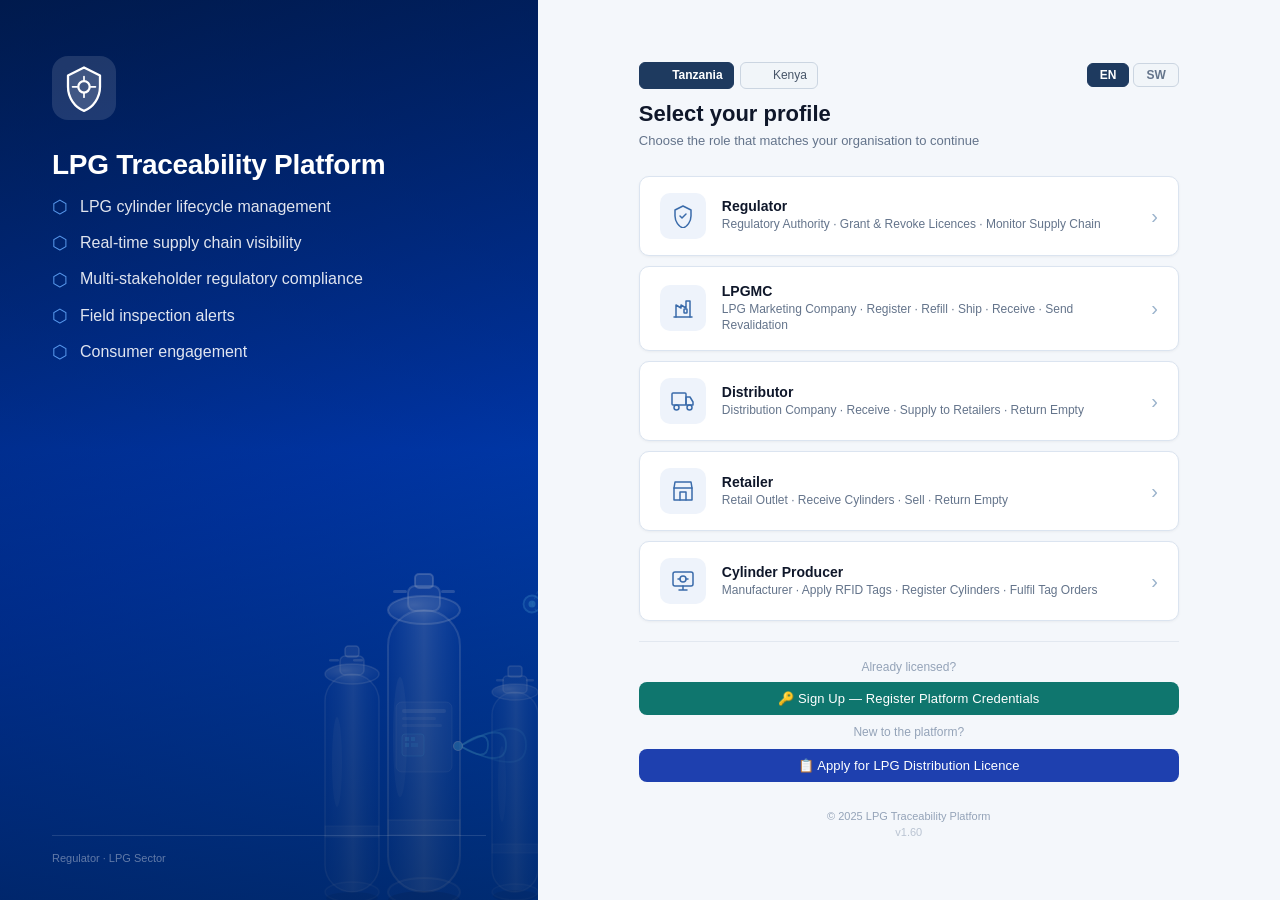
==== index.html @ e7476c53 "chore: stamp version v1.60 [skip ci]" ====
<!DOCTYPE html>
<html lang="en">
<head>
  <meta charset="UTF-8" />
  <meta name="viewport" content="width=device-width, initial-scale=1.0, viewport-fit=cover" />
  <meta name="theme-color" content="#1e293b" />
  <meta name="description" content="LPG Cylinder Tracking System — RFID-based cylinder lifecycle management" />
  <title>LPG Traceability Platform</title>
  <link rel="manifest" href="manifest.json" />
  <link rel="apple-touch-icon" href="icons/icon-192.png" />
  <link rel="stylesheet" href="https://cdn.jsdelivr.net/npm/leaflet@1.9.4/dist/leaflet.min.css"
        onerror="this.onerror=null;this.href='leaflet.css'" />
  <link rel="stylesheet" href="style.css" />
</head>
<body>

  <!-- Hidden HID scanner capture input (always in DOM) -->
  <input id="scanner-input" autocomplete="off" autocorrect="off" autocapitalize="off"
         spellcheck="false" inputmode="none" aria-hidden="true" tabindex="-1" />

  <!-- ═══════════════════════════════════════════════════════════════════════ -->
  <!-- LOGIN OVERLAY                                                           -->
  <!-- ═══════════════════════════════════════════════════════════════════════ -->
  <div id="login-overlay" class="login-overlay" aria-modal="true" role="dialog" aria-label="Login">

    <!-- Left brand panel -->
    <div class="login-brand">
      <div class="login-brand-content">
        <div class="login-brand-icon">
          <svg viewBox="0 0 56 56" fill="none" xmlns="http://www.w3.org/2000/svg">
            <rect width="56" height="56" rx="14" fill="rgba(255,255,255,0.12)"/>
            <path d="M28 10L14 17v10c0 9.4 5.9 18.2 14 21 8.1-2.8 14-11.6 14-21V17L28 10z" stroke="white" stroke-width="2" stroke-linejoin="round" fill="rgba(255,255,255,0.15)"/>
            <circle cx="28" cy="27" r="5" stroke="white" stroke-width="2"/>
            <path d="M28 22v-4M28 36v-4M22 27h-4M38 27h-4" stroke="white" stroke-width="1.5" stroke-linecap="round"/>
          </svg>
        </div>
        <h1 class="login-brand-title" data-i18n="login.brandTitle">LPG Traceability Platform</h1>
        <ul class="login-brand-features">
          <li><span class="login-brand-feature-icon">⬡</span> <span data-i18n="login.feat1">LPG cylinder lifecycle management</span></li>
          <li><span class="login-brand-feature-icon">⬡</span> <span data-i18n="login.feat2">Real-time supply chain visibility</span></li>
          <li><span class="login-brand-feature-icon">⬡</span> <span data-i18n="login.feat3">Multi-stakeholder regulatory compliance</span></li>
          <li><span class="login-brand-feature-icon">⬡</span> <span data-i18n="login.feat4">Field inspection alerts</span></li>
          <li><span class="login-brand-feature-icon">⬡</span> <span data-i18n="login.feat5">Consumer engagement</span></li>
        </ul>
      </div>
      <div class="login-brand-footer">
        <span data-i18n="login.brandFooter">Regulator · LPG Sector</span>
      </div>
      <!-- Decorative LPG cylinder illustration -->
      <svg class="login-brand-cylinders" viewBox="0 0 300 380" fill="none" xmlns="http://www.w3.org/2000/svg" aria-hidden="true">
        <defs>
          <!-- 3D body gradient: dark edges, bright centre -->
          <linearGradient id="lg-body" x1="0%" y1="0%" x2="100%" y2="0%">
            <stop offset="0%"   stop-color="rgba(180,210,255,0.04)"/>
            <stop offset="22%"  stop-color="rgba(200,225,255,0.16)"/>
            <stop offset="50%"  stop-color="rgba(255,255,255,0.30)"/>
            <stop offset="78%"  stop-color="rgba(200,225,255,0.16)"/>
            <stop offset="100%" stop-color="rgba(180,210,255,0.04)"/>
          </linearGradient>
          <linearGradient id="sm-body" x1="0%" y1="0%" x2="100%" y2="0%">
            <stop offset="0%"   stop-color="rgba(180,210,255,0.03)"/>
            <stop offset="28%"  stop-color="rgba(200,225,255,0.13)"/>
            <stop offset="52%"  stop-color="rgba(255,255,255,0.23)"/>
            <stop offset="78%"  stop-color="rgba(200,225,255,0.11)"/>
            <stop offset="100%" stop-color="rgba(180,210,255,0.03)"/>
          </linearGradient>
          <radialGradient id="cap-rg" cx="36%" cy="32%" r="68%">
            <stop offset="0%"   stop-color="rgba(255,255,255,0.42)"/>
            <stop offset="100%" stop-color="rgba(180,210,255,0.10)"/>
          </radialGradient>
        </defs>

        <!-- ── Left cylinder (medium) ───────────────────────────── -->
        <rect x="51" y="122" width="54" height="218" rx="27" fill="url(#sm-body)" stroke="rgba(255,255,255,0.20)" stroke-width="1.5"/>
        <ellipse cx="78" cy="122" rx="27" ry="10" fill="url(#cap-rg)" stroke="rgba(255,255,255,0.24)" stroke-width="1.5"/>
        <ellipse cx="78" cy="340" rx="27" ry="10" fill="rgba(180,210,255,0.06)" stroke="rgba(255,255,255,0.14)" stroke-width="1.5"/>
        <!-- safety band -->
        <rect x="51" y="274" width="54" height="11" rx="0" fill="rgba(255,255,255,0.09)" stroke="rgba(255,255,255,0.13)" stroke-width="1"/>
        <!-- valve neck -->
        <rect x="66" y="104" width="24" height="19" rx="5" fill="rgba(255,255,255,0.13)" stroke="rgba(255,255,255,0.26)" stroke-width="1.5"/>
        <!-- valve knob -->
        <rect x="71" y="94" width="14" height="11" rx="3.5" fill="rgba(255,255,255,0.18)" stroke="rgba(255,255,255,0.30)" stroke-width="1.5"/>
        <!-- handle bars -->
        <rect x="55" y="107" width="10" height="2.5" rx="1.25" fill="rgba(255,255,255,0.28)"/>
        <rect x="79" y="107" width="10" height="2.5" rx="1.25" fill="rgba(255,255,255,0.28)"/>
        <!-- specular highlight -->
        <ellipse cx="63" cy="210" rx="5" ry="45" fill="rgba(255,255,255,0.09)"/>
        <!-- floor shadow -->
        <ellipse cx="78" cy="346" rx="26" ry="6" fill="rgba(0,0,0,0.14)"/>

        <!-- ── Centre cylinder (large) ──────────────────────────── -->
        <rect x="114" y="58" width="72" height="282" rx="36" fill="url(#lg-body)" stroke="rgba(255,255,255,0.28)" stroke-width="2"/>
        <ellipse cx="150" cy="58" rx="36" ry="14" fill="url(#cap-rg)" stroke="rgba(255,255,255,0.32)" stroke-width="2"/>
        <ellipse cx="150" cy="340" rx="36" ry="14" fill="rgba(180,210,255,0.07)" stroke="rgba(255,255,255,0.18)" stroke-width="2"/>
        <!-- safety band -->
        <rect x="114" y="268" width="72" height="15" rx="0" fill="rgba(255,255,255,0.11)" stroke="rgba(255,255,255,0.16)" stroke-width="1.5"/>
        <!-- label panel -->
        <rect x="122" y="150" width="56" height="70" rx="6" fill="rgba(255,255,255,0.07)" stroke="rgba(255,255,255,0.14)" stroke-width="1"/>
        <rect x="128" y="157" width="44" height="4" rx="2" fill="rgba(255,255,255,0.20)"/>
        <rect x="128" y="165" width="34" height="3" rx="1.5" fill="rgba(255,255,255,0.13)"/>
        <rect x="128" y="172" width="40" height="3" rx="1.5" fill="rgba(255,255,255,0.13)"/>
        <!-- QR/RFID tag -->
        <rect x="128" y="182" width="22" height="22" rx="3" fill="rgba(255,255,255,0.08)" stroke="rgba(100,200,255,0.40)" stroke-width="1"/>
        <rect x="131" y="185" width="4" height="4" fill="rgba(100,200,255,0.50)"/>
        <rect x="137" y="185" width="4" height="4" fill="rgba(100,200,255,0.50)"/>
        <rect x="131" y="191" width="4" height="4" fill="rgba(100,200,255,0.50)"/>
        <rect x="137" y="191" width="7" height="4" fill="rgba(100,200,255,0.35)"/>
        <!-- valve neck -->
        <rect x="134" y="34" width="32" height="25" rx="7" fill="rgba(255,255,255,0.15)" stroke="rgba(255,255,255,0.30)" stroke-width="2"/>
        <!-- valve knob -->
        <rect x="141" y="22" width="18" height="14" rx="4" fill="rgba(255,255,255,0.20)" stroke="rgba(255,255,255,0.36)" stroke-width="2"/>
        <!-- handle bars -->
        <rect x="119" y="38" width="14" height="3" rx="1.5" fill="rgba(255,255,255,0.32)"/>
        <rect x="167" y="38" width="14" height="3" rx="1.5" fill="rgba(255,255,255,0.32)"/>
        <!-- specular highlight -->
        <ellipse cx="126" cy="185" rx="7" ry="60" fill="rgba(255,255,255,0.10)"/>
        <!-- RFID scan waves emanating right -->
        <path d="M188,193 Q214,175 214,193 Q214,211 188,195" stroke="rgba(96,210,255,0.55)" stroke-width="1.8" fill="none" stroke-linecap="round"/>
        <path d="M188,193 Q232,168 232,193 Q232,218 188,195" stroke="rgba(96,210,255,0.38)" stroke-width="1.8" fill="none" stroke-linecap="round"/>
        <path d="M188,193 Q252,160 252,193 Q252,226 188,195" stroke="rgba(96,210,255,0.22)" stroke-width="1.8" fill="none" stroke-linecap="round"/>
        <!-- RFID tag dot -->
        <circle cx="184" cy="194" r="4.5" fill="rgba(96,210,255,0.75)" stroke="rgba(255,255,255,0.55)" stroke-width="1.2"/>
        <!-- floor shadow -->
        <ellipse cx="150" cy="348" rx="36" ry="9" fill="rgba(0,0,0,0.18)"/>

        <!-- ── Right cylinder (small) ────────────────────────────── -->
        <rect x="218" y="140" width="46" height="200" rx="23" fill="url(#sm-body)" stroke="rgba(255,255,255,0.17)" stroke-width="1.5"/>
        <ellipse cx="241" cy="140" rx="23" ry="8" fill="url(#cap-rg)" stroke="rgba(255,255,255,0.20)" stroke-width="1.5"/>
        <ellipse cx="241" cy="340" rx="23" ry="8" fill="rgba(180,210,255,0.05)" stroke="rgba(255,255,255,0.12)" stroke-width="1.5"/>
        <!-- safety band -->
        <rect x="218" y="292" width="46" height="9" rx="0" fill="rgba(255,255,255,0.07)" stroke="rgba(255,255,255,0.10)" stroke-width="1"/>
        <!-- valve neck -->
        <rect x="229" y="124" width="24" height="17" rx="4" fill="rgba(255,255,255,0.11)" stroke="rgba(255,255,255,0.22)" stroke-width="1.5"/>
        <!-- valve knob -->
        <rect x="234" y="114" width="14" height="11" rx="3" fill="rgba(255,255,255,0.15)" stroke="rgba(255,255,255,0.26)" stroke-width="1.5"/>
        <!-- handle bars -->
        <rect x="222" y="127" width="8" height="2.5" rx="1.25" fill="rgba(255,255,255,0.24)"/>
        <rect x="252" y="127" width="8" height="2.5" rx="1.25" fill="rgba(255,255,255,0.24)"/>
        <!-- specular highlight -->
        <ellipse cx="228" cy="232" rx="4" ry="38" fill="rgba(255,255,255,0.08)"/>
        <!-- floor shadow -->
        <ellipse cx="241" cy="344" rx="22" ry="6" fill="rgba(0,0,0,0.12)"/>

        <!-- ── Network nodes (upper right) ──────────────────────── -->
        <line x1="258" y1="52" x2="280" y2="88" stroke="rgba(100,200,255,0.28)" stroke-width="1.2" stroke-dasharray="3,2.5"/>
        <line x1="258" y1="52" x2="272" y2="22" stroke="rgba(100,200,255,0.28)" stroke-width="1.2" stroke-dasharray="3,2.5"/>
        <line x1="280" y1="88" x2="295" y2="68" stroke="rgba(100,200,255,0.22)" stroke-width="1.2" stroke-dasharray="3,2.5"/>
        <circle cx="258" cy="52" r="8.5" fill="rgba(96,180,255,0.15)" stroke="rgba(96,200,255,0.45)" stroke-width="1.8"/>
        <circle cx="258" cy="52" r="3.5" fill="rgba(96,210,255,0.55)"/>
        <circle cx="280" cy="88" r="6.5" fill="rgba(96,180,255,0.12)" stroke="rgba(96,200,255,0.38)" stroke-width="1.5"/>
        <circle cx="280" cy="88" r="2.5" fill="rgba(96,210,255,0.50)"/>
        <circle cx="272" cy="22" r="5.5" fill="rgba(96,180,255,0.12)" stroke="rgba(96,200,255,0.38)" stroke-width="1.5"/>
        <circle cx="272" cy="22" r="2" fill="rgba(96,210,255,0.50)"/>
        <circle cx="295" cy="68" r="5" fill="rgba(96,180,255,0.10)" stroke="rgba(96,200,255,0.32)" stroke-width="1.5"/>

        <!-- ── Ground reflection line ────────────────────────────── -->
        <ellipse cx="150" cy="362" rx="128" ry="9" fill="rgba(0,0,0,0.13)"/>
      </svg>
    </div>

    <!-- Right login panel -->
    <div class="login-panel">
      <div class="login-panel-inner">
        <div style="display:flex;justify-content:space-between;align-items:center;margin-bottom:12px">
          <div class="country-selector">
            <button class="country-btn" data-country="TZ" type="button" title="Tanzania"><img src="https://flagcdn.com/16x12/tz.png" width="16" height="12" alt=""> Tanzania</button>
            <button class="country-btn" data-country="KE" type="button" title="Kenya"><img src="https://flagcdn.com/16x12/ke.png" width="16" height="12" alt=""> Kenya</button>
          </div>
          <div class="lang-btn-group">
            <button class="lang-btn" data-lang="en" type="button" title="English">EN</button>
            <button class="lang-btn" data-lang="sw" type="button" title="Kiswahili">SW</button>
          </div>
        </div>
        <div class="login-panel-header">
          <h2 class="login-panel-title" data-i18n="login.panelTitle">Select your profile</h2>
          <p class="login-panel-subtitle" data-i18n="login.panelSubtitle">Choose the role that matches your organisation to continue</p>
        </div>

        <!-- Role cards -->
        <div class="role-cards" id="role-cards">

          <div class="role-card" data-role="ewura" tabindex="0" role="button" aria-pressed="false">
            <div class="role-card-icon"><svg viewBox="0 0 24 24" fill="none" stroke="currentColor" stroke-width="1.5" stroke-linecap="round" stroke-linejoin="round"><path d="M12 2L4 6v6c0 5.5 3.84 10.74 8 12 4.16-1.26 8-6.5 8-12V6L12 2z"/><polyline points="9 12 11 14 15 10"/></svg></div>
            <div class="role-card-body">
              <div class="role-card-title" data-i18n="login.regulatorTitle">Regulator</div>
              <div class="role-card-desc" data-i18n="login.ewuraDesc">Regulatory Authority · Grant &amp; Revoke Licences · Monitor Supply Chain</div>
            </div>
            <div class="role-card-chevron">›</div>
          </div>

          <div class="role-card" data-role="lpgmc" tabindex="0" role="button" aria-pressed="false">
            <div class="role-card-icon"><svg viewBox="0 0 24 24" fill="none" stroke="currentColor" stroke-width="1.5" stroke-linecap="round" stroke-linejoin="round"><path d="M3 21h18"/><path d="M5 21V9l5 3V9l5 3V5h4v16"/><rect x="13" y="13" width="3" height="4" rx="0.5"/></svg></div>
            <div class="role-card-body">
              <div class="role-card-title">LPGMC</div>
              <div class="role-card-desc" data-i18n="login.lpgmcDesc">LPG Marketing Company · Register · Refill · Ship · Receive · Send Revalidation</div>
            </div>
            <div class="role-card-chevron">›</div>
          </div>

          <div class="role-card" data-role="distributor" tabindex="0" role="button" aria-pressed="false">
            <div class="role-card-icon"><svg viewBox="0 0 24 24" fill="none" stroke="currentColor" stroke-width="1.5" stroke-linecap="round" stroke-linejoin="round"><rect x="1" y="4" width="14" height="12" rx="1"/><path d="M15 8h4l3 5v3h-7V8z"/><circle cx="5.5" cy="18.5" r="2.5"/><circle cx="18.5" cy="18.5" r="2.5"/></svg></div>
            <div class="role-card-body">
              <div class="role-card-title" data-i18n="login.distTitle">Distributor</div>
              <div class="role-card-desc" data-i18n="login.distDesc">Distribution Company · Receive · Supply to Retailers · Return Empty</div>
            </div>
            <div class="role-card-chevron">›</div>
          </div>

          <div class="role-card" data-role="retailer" tabindex="0" role="button" aria-pressed="false">
            <div class="role-card-icon"><svg viewBox="0 0 24 24" fill="none" stroke="currentColor" stroke-width="1.5" stroke-linecap="round" stroke-linejoin="round"><path d="M3 9l1-6h16l1 6"/><path d="M3 9h18v12H3z"/><path d="M9 21V13h6v8"/></svg></div>
            <div class="role-card-body">
              <div class="role-card-title" data-i18n="login.retailerTitle">Retailer</div>
              <div class="role-card-desc" data-i18n="login.retailerDesc">Retail Outlet · Receive Cylinders · Sell · Return Empty</div>
            </div>
            <div class="role-card-chevron">›</div>
          </div>

          <div class="role-card" data-role="cylinder-producer" tabindex="0" role="button" aria-pressed="false">
            <div class="role-card-icon"><svg viewBox="0 0 24 24" fill="none" stroke="currentColor" stroke-width="1.5" stroke-linecap="round" stroke-linejoin="round"><rect x="2" y="3" width="20" height="14" rx="2"/><path d="M8 21h8M12 17v4"/><circle cx="12" cy="10" r="3"/><path d="M7 10h2M15 10h2"/></svg></div>
            <div class="role-card-body">
              <div class="role-card-title">Cylinder Producer</div>
              <div class="role-card-desc">Manufacturer · Apply RFID Tags · Register Cylinders · Fulfil Tag Orders</div>
            </div>
            <div class="role-card-chevron">›</div>
          </div>

          <!-- Hidden roles (kept in code) -->
          <div class="role-card" data-role="revalidator" tabindex="0" role="button" aria-pressed="false" style="display:none">
            <div class="role-card-icon"><svg viewBox="0 0 24 24" fill="none" stroke="currentColor" stroke-width="1.5" stroke-linecap="round" stroke-linejoin="round"><path d="M14.7 6.3a1 1 0 0 0 0 1.4l1.6 1.6a1 1 0 0 0 1.4 0l3.77-3.77a6 6 0 0 1-7.94 7.94l-6.91 6.91a2.12 2.12 0 0 1-3-3l6.91-6.91a6 6 0 0 1 7.94-7.94l-3.76 3.76z"/></svg></div>
            <div class="role-card-body">
              <div class="role-card-title" data-i18n="login.revalTitle">Revalidator</div>
              <div class="role-card-desc" data-i18n="login.revalDesc">Cylinders Revalidator · Receive · Revalidate &amp; Update · Return to LPGMC</div>
            </div>
            <div class="role-card-chevron">›</div>
          </div>

          <div class="role-card" data-role="field-auditor" tabindex="0" role="button" aria-pressed="false" style="display:none">
            <div class="role-card-icon"><svg viewBox="0 0 24 24" fill="none" stroke="currentColor" stroke-width="1.5" stroke-linecap="round" stroke-linejoin="round"><rect x="5" y="3" width="14" height="18" rx="1"/><path d="M9 3V1h6v2"/><line x1="9" y1="11" x2="15" y2="11"/><line x1="9" y1="15" x2="13" y2="15"/></svg></div>
            <div class="role-card-body">
              <div class="role-card-title" data-i18n="login.auditorTitle">Field Auditor</div>
              <div class="role-card-desc" data-i18n="login.auditorDesc">Field Inspection Unit · Inspect Products · View All Cylinders</div>
            </div>
            <div class="role-card-chevron">›</div>
          </div>

          <div class="role-card" data-role="tra" tabindex="0" role="button" aria-pressed="false" style="display:none">
            <div class="role-card-icon"><svg viewBox="0 0 24 24" fill="none" stroke="currentColor" stroke-width="1.5" stroke-linecap="round" stroke-linejoin="round"><rect x="2" y="7" width="20" height="14" rx="2"/><path d="M16 7V5a2 2 0 0 0-2-2h-4a2 2 0 0 0-2 2v2"/><line x1="12" y1="12" x2="12" y2="16"/><line x1="10" y1="14" x2="14" y2="14"/></svg></div>
            <div class="role-card-body">
              <div class="role-card-title">TRA</div>
              <div class="role-card-desc" data-i18n="login.traDesc">Tanzania Revenue Authority · Cross-check Refills · Register Shipments</div>
            </div>
            <div class="role-card-chevron">›</div>
          </div>

        </div>

        <!-- Inline login sub-form (hidden until role selected) -->
        <div id="login-form-wrapper" class="login-form-wrapper" hidden>
          <div class="login-form-header">
            <button id="login-back-btn" class="login-back-btn" type="button" data-i18n="login.back">‹ Back</button>
            <span id="login-form-role-label" class="login-form-role-label"></span>
          </div>
          <form id="login-form" class="login-form" novalidate>
            <div class="form-group" id="login-company-group">
              <label for="login-company">Company</label>
              <select id="login-company-select" class="form-control" style="display:none"></select>
              <input id="login-company-text" type="text" class="form-control" placeholder="Company name" style="display:none" />
            </div>
            <button type="submit" class="btn btn-primary login-enter-btn" data-i18n="login.enter">Enter App →</button>
          </form>
        </div>

        <div style="margin-top:20px;padding-top:18px;border-top:1px solid #e2e8f0;text-align:center">
          <p style="font-size:12px;color:#94a3b8;margin-bottom:8px" data-i18n="signup.alreadyLicensed">Already licensed?</p>
          <button id="signup-open-btn" type="button" data-i18n="signup.openBtn" style="background:#0f766e;color:#fff;border:none;padding:9px 20px;border-radius:8px;font-size:13px;font-weight:500;cursor:pointer;width:100%;letter-spacing:0.01em;margin-bottom:10px">
            🔑 Sign Up — Register Platform Credentials
          </button>
          <p style="font-size:12px;color:#94a3b8;margin-bottom:10px" data-i18n="licApp.newUser">New to the platform?</p>
          <button id="license-apply-open-btn" type="button" style="background:#1e40af;color:#fff;border:none;padding:9px 20px;border-radius:8px;font-size:13px;font-weight:500;cursor:pointer;width:100%;letter-spacing:0.01em" data-i18n="licApp.btnLabel">
            📋 Apply for LPG Distribution Licence
          </button>
        </div>

        <div class="login-panel-footer">
          &copy; 2025 LPG Traceability Platform
          <span style="display:block;margin-top:4px;font-size:11px;opacity:0.6">v1.60</span>
        </div>
      </div>
    </div>

  </div>

  <!-- ═══════════════════════════════════════════════════════════════════════ -->
  <!-- LPG DISTRIBUTION LICENCE APPLICATION OVERLAY                           -->
  <!-- ═══════════════════════════════════════════════════════════════════════ -->
  <div id="license-apply-overlay" style="display:none;position:fixed;inset:0;z-index:1001;background:#f1f5f9;overflow-y:auto">
    <div style="max-width:860px;margin:0 auto;padding:24px 20px 80px">

    <!-- Header -->
    <div style="display:flex;align-items:flex-start;gap:16px;margin-bottom:28px;padding-bottom:20px;border-bottom:2px solid #e2e8f0">
      <button id="license-apply-back-btn" type="button" onclick="document.getElementById('license-apply-overlay').style.display='none'" style="flex-shrink:0;background:#fff;border:1px solid #e2e8f0;border-radius:8px;padding:8px 14px;font-size:13px;cursor:pointer;color:#475569;margin-top:2px" data-i18n="licApp.back">← Back</button>
      <div>
        <h2 style="font-size:20px;font-weight:700;color:#0f172a;margin:0 0 4px" data-i18n="licApp.title">LPG Distribution Licence Application</h2>
        <p style="font-size:12px;color:#64748b;margin:0"><span data-i18n="licApp.subtitle">Regulator Form No. 2 — Petroleum (LPG Operations) Rules, 2020 (GN No. 825)</span> &nbsp;·&nbsp; <span data-i18n="licApp.allRequired">All fields marked <span style="color:#ef4444">*</span> are required</span></p>
      </div>
    </div>

    <!-- Progress bar -->
    <div style="margin-bottom:28px">
      <div style="display:flex;justify-content:space-between;align-items:center;margin-bottom:6px">
        <span style="font-size:12px;font-weight:600;color:#475569" data-i18n="licApp.completeness">Application completeness</span>
        <span id="license-apply-pct" style="font-size:12px;font-weight:700;color:#3b82f6">0%</span>
      </div>
      <div style="height:6px;background:#e2e8f0;border-radius:3px;overflow:hidden">
        <div id="license-apply-bar" style="height:100%;width:0%;background:#3b82f6;border-radius:3px;transition:width 0.3s"></div>
      </div>
    </div>

    <!-- SECTION 1: Applicant Information -->
    <div class="lic-app-section" style="background:#fff;border-radius:12px;border:1px solid #e2e8f0;padding:20px 22px;margin-bottom:16px">
      <h3 style="font-size:15px;font-weight:700;color:#0f172a;margin:0 0 16px;padding-bottom:10px;border-bottom:1px solid #f1f5f9" data-i18n="licApp.sec1">1. Applicant Information</h3>
      <div style="display:grid;grid-template-columns:1fr 1fr;gap:12px">
        <div style="grid-column:span 2">
          <label style="font-size:12px;color:#64748b;display:block;margin-bottom:4px" data-i18n="licApp.companyName">Company Name (as registered) <span style="color:#ef4444">*</span></label>
          <input id="la-company" type="text" class="form-control" data-i18n-placeholder="licApp.companyNamePlh" placeholder="Full legal name of the company" data-la-required />
        </div>
        <div>
          <label style="font-size:12px;color:#64748b;display:block;margin-bottom:4px" data-i18n="licApp.tin">TIN Number <span style="color:#ef4444">*</span></label>
          <input id="la-tin" type="text" class="form-control" data-i18n-placeholder="licApp.tinPlh" placeholder="e.g. 100-123-456" data-la-required />
        </div>
        <div>
          <label style="font-size:12px;color:#64748b;display:block;margin-bottom:4px" data-i18n="licApp.vat">VAT Registration Number</label>
          <input id="la-vat" type="text" class="form-control" data-i18n-placeholder="licApp.vatPlh" placeholder="If registered for VAT" />
        </div>
        <div>
          <label style="font-size:12px;color:#64748b;display:block;margin-bottom:4px" data-i18n="licApp.contact">Contact Person <span style="color:#ef4444">*</span></label>
          <input id="la-contact" type="text" class="form-control" data-i18n-placeholder="licApp.contactPlh" placeholder="Full name" data-la-required />
        </div>
        <div>
          <label style="font-size:12px;color:#64748b;display:block;margin-bottom:4px" data-i18n="licApp.designation">Designation / Title</label>
          <input id="la-title" type="text" class="form-control" data-i18n-placeholder="licApp.designationPlh" placeholder="e.g. Managing Director" />
        </div>
        <div>
          <label style="font-size:12px;color:#64748b;display:block;margin-bottom:4px" data-i18n="licApp.email">Email Address <span style="color:#ef4444">*</span></label>
          <input id="la-email" type="email" class="form-control" data-i18n-placeholder="licApp.emailPlh" placeholder="official@company.com" data-la-required />
        </div>
        <div>
          <label style="font-size:12px;color:#64748b;display:block;margin-bottom:4px" data-i18n="licApp.phone">Phone Number <span style="color:#ef4444">*</span></label>
          <input id="la-phone" type="tel" class="form-control" data-i18n-placeholder="licApp.phonePlh" placeholder="+255 …" data-la-required />
        </div>
        <div style="grid-column:span 2">
          <label style="font-size:12px;color:#64748b;display:block;margin-bottom:4px" data-i18n="licApp.address">Physical / Registered Address <span style="color:#ef4444">*</span></label>
          <input id="la-address" type="text" class="form-control" data-i18n-placeholder="licApp.addressPlh" placeholder="Street address, city" data-la-required />
        </div>
        <div>
          <label style="font-size:12px;color:#64748b;display:block;margin-bottom:4px" data-i18n="licApp.region">Region <span style="color:#ef4444">*</span></label>
          <select id="la-region" class="form-control" data-la-required>
            <option value="" data-i18n="licApp.selectRegion">Select region…</option>
          </select>
        </div>
        <div>
          <label style="font-size:12px;color:#64748b;display:block;margin-bottom:4px" data-i18n="licApp.companyType">Company Type</label>
          <select id="la-type" class="form-control">
            <option value="local" data-i18n="licApp.local">Local Company</option>
            <option value="foreign" data-i18n="licApp.foreign">Foreign Company</option>
          </select>
        </div>
      </div>
    </div>

    <!-- SECTION 2: Corporate Documents -->
    <div class="lic-app-section" style="background:#fff;border-radius:12px;border:1px solid #e2e8f0;padding:20px 22px;margin-bottom:16px">
      <h3 style="font-size:15px;font-weight:700;color:#0f172a;margin:0 0 4px;padding-bottom:10px;border-bottom:1px solid #f1f5f9" data-i18n="licApp.sec2">2. Corporate / Registration Documents</h3>
      <p style="font-size:12px;color:#64748b;margin:0 0 16px" data-i18n="licApp.sec2sub">Certified copies in PDF or image format (max 10 MB each)</p>
      <div id="la-docs-corp" class="la-doc-list"></div>
    </div>

    <!-- SECTION 3: Land & Facility -->
    <div class="lic-app-section" style="background:#fff;border-radius:12px;border:1px solid #e2e8f0;padding:20px 22px;margin-bottom:16px">
      <h3 style="font-size:15px;font-weight:700;color:#0f172a;margin:0 0 4px;padding-bottom:10px;border-bottom:1px solid #f1f5f9" data-i18n="licApp.sec3">3. Land &amp; Facility Documents</h3>
      <p style="font-size:12px;color:#64748b;margin:0 0 16px" data-i18n="licApp.sec3sub">Documents for the premises where LPG operations will be conducted</p>
      <div id="la-docs-land" class="la-doc-list"></div>
    </div>

    <!-- SECTION 4: Technical Requirements -->
    <div class="lic-app-section" style="background:#fff;border-radius:12px;border:1px solid #e2e8f0;padding:20px 22px;margin-bottom:16px">
      <h3 style="font-size:15px;font-weight:700;color:#0f172a;margin:0 0 4px;padding-bottom:10px;border-bottom:1px solid #f1f5f9" data-i18n="licApp.sec4">4. Technical Requirements</h3>
      <p style="font-size:12px;color:#64748b;margin:0 0 16px" data-i18n="licApp.sec4sub">Operational and commercial capability documentation</p>
      <div id="la-docs-tech" class="la-doc-list"></div>
    </div>

    <!-- SECTION 5: Financial Proof -->
    <div class="lic-app-section" style="background:#fff;border-radius:12px;border:1px solid #e2e8f0;padding:20px 22px;margin-bottom:16px">
      <h3 style="font-size:15px;font-weight:700;color:#0f172a;margin:0 0 4px;padding-bottom:10px;border-bottom:1px solid #f1f5f9"><span data-i18n="licApp.sec5">5. Financial Proof</span> <span style="font-size:12px;font-weight:400;color:#64748b" data-i18n="licApp.sec5note">(at least one required — minimum TZS 1.5 billion)</span></h3>
      <p style="font-size:12px;color:#64748b;margin:0 0 16px" data-i18n="licApp.sec5sub">Submit at least one of the following documents demonstrating sufficient financial capacity</p>
      <div id="la-docs-fin" class="la-doc-list"></div>
    </div>

    <!-- SECTION 6: Health, Safety & Environment -->
    <div class="lic-app-section" style="background:#fff;border-radius:12px;border:1px solid #e2e8f0;padding:20px 22px;margin-bottom:16px">
      <h3 style="font-size:15px;font-weight:700;color:#0f172a;margin:0 0 4px;padding-bottom:10px;border-bottom:1px solid #f1f5f9" data-i18n="licApp.sec6">6. Health, Safety &amp; Environment</h3>
      <p style="font-size:12px;color:#64748b;margin:0 0 16px" data-i18n="licApp.sec6sub">Valid certificates from the relevant regulatory bodies</p>
      <div id="la-docs-hse" class="la-doc-list"></div>
    </div>

    <!-- SECTION 7: Administrative / Compliance -->
    <div class="lic-app-section" style="background:#fff;border-radius:12px;border:1px solid #e2e8f0;padding:20px 22px;margin-bottom:16px">
      <h3 style="font-size:15px;font-weight:700;color:#0f172a;margin:0 0 4px;padding-bottom:10px;border-bottom:1px solid #f1f5f9" data-i18n="licApp.sec7">7. Administrative &amp; Compliance Documents</h3>
      <p style="font-size:12px;color:#64748b;margin:0 0 16px" data-i18n="licApp.sec7sub">Declarations, pledges and proof of payment</p>
      <div id="la-docs-admin" class="la-doc-list"></div>
    </div>

    <!-- Process Info Banner -->
    <div style="background:#eff6ff;border:1px solid #bfdbfe;border-radius:10px;padding:16px 18px;margin-bottom:24px">
      <div style="font-size:13px;font-weight:600;color:#1d4ed8;margin-bottom:8px" data-i18n="licApp.processTitle">ℹ Regulator Application Process</div>
      <ul style="font-size:12px;color:#1e40af;margin:0;padding-left:18px;line-height:1.8" id="licapp-process-list">
        <li data-i18n="licApp.proc1">Applications are submitted online via the Regulator's licence portal</li>
        <li data-i18n-html="licApp.proc2">Regulator publishes a public notice to solicit comments within <strong>14 days</strong></li>
        <li data-i18n-html="licApp.proc3">Regulator must decide within <strong>60 days</strong> of a complete application whether to grant, deny, or refer back</li>
        <li data-i18n="licApp.proc4">A pre-licensing facility inspection is conducted before the licence is granted</li>
        <li data-i18n-html="licApp.proc5">Licence term: <strong>5 years</strong> &nbsp;·&nbsp; Application fee is non-refundable</li>
      </ul>
    </div>

    <!-- Submit footer -->
    <div style="display:flex;justify-content:space-between;align-items:center;gap:12px;padding:16px 20px;background:#fff;border:1px solid #e2e8f0;border-radius:12px">
      <button id="license-apply-save-btn" type="button" style="background:#f8fafc;border:1px solid #e2e8f0;color:#475569;padding:10px 20px;border-radius:8px;font-size:13px;font-weight:500;cursor:pointer" data-i18n="licApp.saveDraft">
        💾 Save Draft
      </button>
      <div style="display:flex;gap:10px">
        <button id="license-apply-back-btn2" type="button" onclick="document.getElementById('license-apply-overlay').style.display='none'" style="background:#f8fafc;border:1px solid #e2e8f0;color:#475569;padding:10px 20px;border-radius:8px;font-size:13px;font-weight:500;cursor:pointer" data-i18n="licApp.cancel">
          Cancel
        </button>
        <button id="license-apply-submit-btn" type="button" style="background:#3b82f6;color:#fff;border:none;padding:10px 28px;border-radius:8px;font-size:13px;font-weight:600;cursor:pointer" data-i18n="licApp.submit">
          Submit Application →
        </button>
      </div>
    </div>

    </div>
  </div>

  <!-- ═══════════════════════════════════════════════════════════════════════ -->
  <!-- MAIN APP — portal layout                                                -->
  <!-- ═══════════════════════════════════════════════════════════════════════ -->
  <div id="portal-layout">

    <!-- ── Top Header Bar ──────────────────────────────────────────────── -->
    <header id="app-header">
      <div class="header-left">
        <button id="nav-hamburger" class="hamburger-btn" type="button" aria-label="Menu" hidden>
          <span></span><span></span><span></span>
        </button>
        <div>
          <h1>LPG Traceability Platform</h1>
          <p class="subtitle" id="header-subtitle">Ready</p>
        </div>
      </div>
      <div class="header-right">
        <button id="lang-toggle" class="lang-toggle-btn" type="button" title="Switch language / Badilisha lugha">EN</button>
        <span id="header-country-pill" class="header-country-pill" hidden></span>
        <span id="header-role-badge" class="header-role-badge" hidden></span>
        <span id="header-operator-pill" class="header-operator-pill" hidden></span>
        <span id="status-badge" class="badge badge-idle" hidden data-i18n="status.idle">Idle</span>
        <button id="logout-btn" class="logout-btn" hidden type="button" title="Log out" data-i18n="btn.logout">← Exit</button>
      </div>
    </header>

    <div id="nav-backdrop" class="nav-backdrop"></div>
    <div id="main-area">

      <!-- ── Left Sidebar Nav ──────────────────────────────────────────── -->
      <nav id="app-sidebar">
        <div class="sidebar-nav" id="app-nav">
          <button class="nav-tab" data-view="reports">
            <span class="nav-label" data-i18n="nav.dashboard">Dashboard</span>
          </button>
          <button class="nav-tab" data-view="alerts" id="nav-alerts" style="display:none">
            <span class="nav-label" data-i18n="nav.alerts">Alerts</span>
          </button>
          <button class="nav-tab" data-view="bulk-monitor" id="nav-bulk-monitor" style="display:none">
            <span class="nav-label" data-i18n="nav.bulletTanks">Bullet Tanks</span>
          </button>
          <button class="nav-tab" data-view="cylinders">
            <span class="nav-label" data-i18n="nav.cylinders">Cylinders</span>
          </button>
          <button class="nav-tab" data-view="inspections" id="nav-inspections" style="display:none">
            <span class="nav-label" data-i18n="nav.inspections">Inspections</span>
          </button>
          <button class="nav-tab" data-view="licenses" id="nav-licenses" style="display:none">
            <span class="nav-label" data-i18n="nav.licenses">Licenses</span>
          </button>
          <button class="nav-tab" data-view="market-intel" id="nav-market-intel" style="display:none">
            <span class="nav-label" data-i18n="nav.marketIntel">Market Intel</span>
          </button>
          <button class="nav-tab" data-view="network" id="nav-network" style="display:none">
            <span class="nav-label" data-i18n="nav.network">Network</span>
          </button>
          <button class="nav-tab" data-view="recalls" id="nav-recalls" style="display:none">
            <span class="nav-label">Recalls</span>
          </button>
          <button class="nav-tab" data-view="orders" id="nav-orders" style="display:none">
            <span class="nav-label">Orders</span>
          </button>
          <button class="nav-tab" data-view="stock-report" id="nav-stock-report" style="display:none">
            <span class="nav-label">Stock Report</span>
          </button>
          <button class="nav-tab" data-view="mgmt-reports" id="nav-mgmt-reports" style="display:none">
            <span class="nav-label" data-i18n="nav.reports">Reports</span>
          </button>
          <button class="nav-tab" data-view="scan">
            <span class="nav-label" data-i18n="nav.scan">Scan</span>
          </button>
        </div>
      </nav>

      <!-- ── Content Area ─────────────────────────────────────────────── -->
      <main id="content-area">

        <!-- ── SCAN VIEW ──────────────────────────────────────────────── -->
        <div id="view-scan" class="view">
          <div class="page-header">
            <h2 class="page-title" data-i18n="page.scan">📡 Scan</h2>
          </div>

          <!-- Event type selector -->
          <div class="scan-event-bar" id="scan-event-bar">
            <!-- pills injected by JS per role -->
          </div>

          <!-- Batch mode toggle -->
          <div class="scan-options-bar">
            <label class="toggle-label">
              <input type="checkbox" id="batch-mode-toggle" />
              <span class="toggle-slider"></span>
              <span class="toggle-text" data-i18n="batch.mode">Batch mode</span>
            </label>
          </div>

          <!-- Focus / scanning button -->
          <div id="focus-section">
            <button id="focus-btn" class="focus-btn" type="button">
              <span id="focus-icon">📡</span>
              <span id="focus-label" data-i18n="scan.startHint">Tap to start scanning</span>
            </button>
            <p class="focus-hint" data-i18n="scan.keepFocus">Keep this app in focus while scanning</p>
          </div>

          <!-- Last scan result card -->
          <div id="last-scan-card" class="last-scan-card" hidden>
            <div class="last-scan-header">
              <span class="last-scan-label" data-i18n="scan.lastScan">Last Scan</span>
              <span id="last-scan-time" class="last-scan-time"></span>
            </div>
            <div id="last-scan-tag" class="last-scan-tag font-mono"></div>
            <div id="last-scan-result" class="last-scan-result"></div>
          </div>

          <!-- Batch queue -->
          <div id="batch-queue-section" class="batch-queue-section" hidden>
            <div class="section-header" style="padding:10px 16px">
              <span>Batch Queue (<span id="batch-count">0</span>)</span>
              <div class="section-actions">
                <button id="batch-commit-btn" class="btn btn-sm btn-green" type="button" data-i18n="btn.commitAll">Commit All</button>
                <button id="batch-clear-btn" class="btn btn-sm btn-outline-red" type="button" data-i18n="btn.clear">Clear</button>
              </div>
            </div>
            <ul id="batch-list" class="compact-list"></ul>
          </div>

          <!-- Recent scan events -->
          <div class="section-header">
            <span data-i18n="scan.recentEvents">Recent Events</span>
            <button id="export-events-btn" class="btn btn-sm btn-outline" type="button">↓ CSV</button>
          </div>
          <ul id="events-list" class="scan-events-list"></ul>
          <p id="events-empty" class="list-empty" data-i18n="scan.noEvents">No events yet. Start scanning.</p>

        </div><!-- /view-scan -->

        <!-- ── CYLINDERS VIEW ─────────────────────────────────────────── -->
        <div id="view-cylinders" class="view">
          <div class="page-header">
            <h2 class="page-title" data-i18n="page.cylinders">🔥 Cylinders</h2>
            <div class="page-actions">
              <button id="register-cyl-btn" class="btn btn-primary" type="button" style="display:none" data-i18n="btn.register">Register</button>
              <button id="shipment-btn" class="btn btn-primary" type="button" style="display:none" data-i18n="btn.shipment">Shipment</button>
              <button id="reception-btn" class="btn btn-primary" type="button" style="display:none" data-i18n="btn.reception">Reception</button>
            </div>
          </div>

          <div id="cyl-map" style="margin-bottom:12px"></div>

          <div class="view-toolbar">
            <input id="cyl-search" type="search" class="search-input" placeholder="Search serial / tag…" />
            <div class="filter-row">
              <select id="cyl-filter-status" class="filter-select">
                <option value="" data-i18n="filter.allStatuses">All statuses</option>
                <option value="in-refill" data-i18n="status.inRefill">In Refill</option>
                <option value="in-circulation" data-i18n="status.inCirc">In Circulation</option>
                <option value="revalidation" data-i18n="status.inReval">In Revalidation</option>
                <option value="in-use" data-i18n="status.inUse">In Use</option>
              </select>
              <select id="cyl-filter-company" class="filter-select">
                <option value="" data-i18n="filter.allCompanies">All companies</option>
                <option value="Vivo LPG">Vivo LPG</option>
                <option value="Total Energies">Total Energies</option>
                <option value="Shell Gas">Shell Gas</option>
                <option value="Lake Gas">Lake Gas</option>
              </select>
            </div>
          </div>

          <div id="cyl-stats" class="cyl-stats-row"></div>

          <ul id="cylinders-list" class="cylinders-list"></ul>
          <p id="cylinders-empty" class="list-empty" data-i18n="cyl.notFound">No cylinders found.</p>
          <div id="cyl-pagination"></div>

        </div><!-- /view-cylinders -->

        <!-- ── ALERTS VIEW ────────────────────────────────────────────── -->
        <div id="view-alerts" class="view">
          <div class="page-header">
            <h2 class="page-title" data-i18n="page.alerts">🔔 Alerts</h2>
          </div>
          <div id="alert-map-pane" style="margin-bottom:12px">
            <div id="alert-map"></div>
          </div>
          <div id="alert-list-pane">
            <div class="view-toolbar">
              <select id="alert-filter-severity" class="filter-select">
                <option value="" data-i18n="filter.allSeverities">All severities</option>
                <option value="critical" data-i18n="word.critical">Critical</option>
                <option value="warning" data-i18n="word.warning">Warning</option>
                <option value="info" data-i18n="word.info">Info</option>
              </select>
              <select id="alert-filter-type" class="filter-select">
                <option value="" data-i18n="filter.allTypes">All types</option>
                <option value="requalification-overdue" data-i18n="alert.requalOverdue">Requalification Overdue</option>
                <option value="stuck-in-circulation" data-i18n="alert.stuck">Unreported</option>
                <option value="misplaced" data-i18n="word.misplacedCyl">Misplaced Cylinder</option>
                <option value="recall">Recall</option>
              </select>
            </div>
            <div id="alert-summary" class="alert-summary-row"></div>
            <ul id="alerts-list" class="alerts-list"></ul>
            <p id="alerts-empty" class="list-empty" data-i18n="alert.noneFound">No alerts.</p>
            <div id="alert-pagination"></div>
          </div>
        </div><!-- /view-alerts -->

        <!-- ── REPORTS / DASHBOARD VIEW ───────────────────────────────── -->
        <div id="view-reports" class="view">
          <div class="page-header">
            <h2 class="page-title" data-i18n="page.dashboard">📊 Dashboard</h2>
            <div class="page-actions"></div>
          </div>
          <div class="reports-grid" id="reports-grid"></div>
          <div id="report-activity-section" class="section-header" style="display:flex;align-items:center;justify-content:space-between">
            <span id="report-activity-title">Activity — Last 30 Days</span>
            <select id="report-sales-year" class="filter-select" style="display:none;font-size:11px;padding:2px 8px;height:auto"></select>
          </div>
          <div id="report-chart" class="report-chart"></div>
        </div><!-- /view-reports -->

        <!-- ── NETWORK VIEW (LPGMC only) ──────────────────────────────── -->
        <div id="view-network" class="view">
          <div class="page-header">
            <h2 class="page-title">
              <svg class="page-title-icon" viewBox="0 0 100 100" xmlns="http://www.w3.org/2000/svg" aria-hidden="true">
                <line x1="50" y1="27" x2="50" y2="13" stroke="currentColor" stroke-width="3" stroke-dasharray="3.5,3" stroke-linecap="round" opacity="0.6"/>
                <line x1="66" y1="34" x2="77" y2="23" stroke="currentColor" stroke-width="3" stroke-dasharray="3.5,3" stroke-linecap="round" opacity="0.6"/>
                <line x1="73" y1="50" x2="87" y2="50" stroke="currentColor" stroke-width="3" stroke-dasharray="3.5,3" stroke-linecap="round" opacity="0.6"/>
                <line x1="66" y1="66" x2="77" y2="77" stroke="currentColor" stroke-width="3" stroke-dasharray="3.5,3" stroke-linecap="round" opacity="0.6"/>
                <line x1="50" y1="73" x2="50" y2="87" stroke="currentColor" stroke-width="3" stroke-dasharray="3.5,3" stroke-linecap="round" opacity="0.6"/>
                <line x1="34" y1="66" x2="23" y2="77" stroke="currentColor" stroke-width="3" stroke-dasharray="3.5,3" stroke-linecap="round" opacity="0.6"/>
                <line x1="27" y1="50" x2="13" y2="50" stroke="currentColor" stroke-width="3" stroke-dasharray="3.5,3" stroke-linecap="round" opacity="0.6"/>
                <line x1="34" y1="34" x2="23" y2="23" stroke="currentColor" stroke-width="3" stroke-dasharray="3.5,3" stroke-linecap="round" opacity="0.6"/>
                <circle cx="50" cy="7"  r="6" fill="var(--surface2)" stroke="currentColor" stroke-width="2.5"/>
                <circle cx="81" cy="19" r="6" fill="var(--surface2)" stroke="currentColor" stroke-width="2.5"/>
                <circle cx="93" cy="50" r="6" fill="var(--surface2)" stroke="currentColor" stroke-width="2.5"/>
                <circle cx="81" cy="81" r="6" fill="var(--surface2)" stroke="currentColor" stroke-width="2.5"/>
                <circle cx="50" cy="93" r="6" fill="var(--surface2)" stroke="currentColor" stroke-width="2.5"/>
                <circle cx="19" cy="81" r="6" fill="var(--surface2)" stroke="currentColor" stroke-width="2.5"/>
                <circle cx="7"  cy="50" r="6" fill="var(--surface2)" stroke="currentColor" stroke-width="2.5"/>
                <circle cx="19" cy="19" r="6" fill="var(--surface2)" stroke="currentColor" stroke-width="2.5"/>
                <circle cx="50" cy="50" r="23" fill="var(--surface2)" stroke="currentColor" stroke-width="2.5"/>
                <circle cx="50" cy="50" r="18" fill="var(--surface)" stroke="currentColor" stroke-width="1.5"/>
                <circle cx="50" cy="50" r="17" fill="#5ba4e5"/>
                <clipPath id="ntw-globe-clip"><circle cx="50" cy="50" r="16.5"/></clipPath>
                <g clip-path="url(#ntw-globe-clip)" stroke="#1c3f6e" stroke-width="1.8" fill="none" opacity="0.75">
                  <line x1="33" y1="39" x2="67" y2="39"/><line x1="33" y1="45" x2="67" y2="45"/>
                  <line x1="33" y1="55" x2="67" y2="55"/><line x1="33" y1="61" x2="67" y2="61"/>
                  <line x1="50" y1="33" x2="50" y2="67"/><line x1="42" y1="33" x2="42" y2="67"/><line x1="58" y1="33" x2="58" y2="67"/>
                </g>
                <circle cx="50" cy="50" r="17" fill="none" stroke="#1c3f6e" stroke-width="2"/>
                <ellipse cx="43" cy="44" rx="5" ry="7" fill="rgba(255,255,255,0.2)"/>
              </svg>
              Network
            </h2>
          </div>
          <div id="network-map-pane" style="margin-bottom:12px"><div id="network-map"></div></div>
          <div class="network-filters">
            <select id="net-filter-type" class="filter-select">
              <option value="" data-i18n="word.allTypes">All Types</option>
              <option value="Distributor" data-i18n="net.distributor">Distributors</option>
              <option value="Retailer" data-i18n="net.retailer">Retailers</option>
            </select>
            <select id="net-filter-status" class="filter-select" style="margin-left:8px">
              <option value="" data-i18n="word.allStatuses">All statuses</option>
              <option value="active" data-i18n="word.active">Active</option>
              <option value="inactive" data-i18n="word.inactive">Inactive</option>
            </select>
            <select id="net-sort" class="filter-select" style="margin-left:8px">
              <option value="" data-i18n="net.sortName">Sort: Name A–Z</option>
              <option value="stock-desc" data-i18n="net.sortStockDesc">Stock: High → Low</option>
              <option value="stock-asc" data-i18n="net.sortStockAsc">Stock: Low → High</option>
              <option value="full-desc" data-i18n="net.sortFullDesc">Full: High → Low</option>
              <option value="empty-desc" data-i18n="net.sortEmptyDesc">Empty: High → Low</option>
            </select>
          </div>
          <ul id="network-list" class="network-list" style="max-height:none"></ul>
          <p id="network-empty" class="list-empty" style="display:none" data-i18n="net.noPartners">No partners found.</p>
          <div id="net-pagination"></div>
        </div><!-- /view-network -->

        <!-- ── MGMT REPORTS VIEW (LPGMC only) ─────────────────────────── -->
        <div id="view-mgmt-reports" class="view">
          <div class="page-header">
            <h2 class="page-title" data-i18n="page.reports">📈 Management Reports</h2>
          </div>
          <div class="view-toolbar" style="margin-bottom:16px">
            <div class="filter-row">
              <select id="mgmt-filter-year" class="filter-select"><option value="" data-i18n="filter.allYears">All years</option></select>
              <select id="mgmt-filter-month" class="filter-select">
                <option value="" data-i18n="filter.allMonths">All months</option>
                <option value="0" data-i18n="month.jan">January</option>
                <option value="1" data-i18n="month.feb">February</option>
                <option value="2" data-i18n="month.mar">March</option>
                <option value="3" data-i18n="month.apr">April</option>
                <option value="4" data-i18n="month.may">May</option>
                <option value="5" data-i18n="month.jun">June</option>
                <option value="6" data-i18n="month.jul">July</option>
                <option value="7" data-i18n="month.aug">August</option>
                <option value="8" data-i18n="month.sep">September</option>
                <option value="9" data-i18n="month.oct">October</option>
                <option value="10" data-i18n="month.nov">November</option>
                <option value="11" data-i18n="month.dec">December</option>
              </select>
            </div>
          </div>
          <div class="mgmt-grid" id="mgmt-reports-grid">
            <!-- Injected by JS -->
          </div>
        </div><!-- /view-mgmt-reports -->

        <!-- ── NETWORK & LICENSES VIEW (EWURA only) ──────────────────── -->
        <div id="view-licenses" class="view">
          <div class="page-header">
            <h2 class="page-title">📋 Network &amp; Licenses</h2>
            <div class="page-actions">
              <button id="issue-license-btn" class="btn btn-primary" type="button" data-i18n="lic.issueViewBtn">+ Issue License</button>
            </div>
          </div>
          <!-- Status filter pills -->
          <div class="lic-status-strip">
            <button class="lic-status-pill lic-sp-all active" data-lic-status="">All</button>
            <button class="lic-status-pill lic-sp-pending"   data-lic-status="pending">⏳ Pending</button>
            <button class="lic-status-pill lic-sp-active"    data-lic-status="active">✓ Active</button>
            <button class="lic-status-pill lic-sp-expired"   data-lic-status="expired">⌛ Expired</button>
            <button class="lic-status-pill lic-sp-suspended" data-lic-status="suspended">⏸ Suspended</button>
            <button class="lic-status-pill lic-sp-revoked"   data-lic-status="revoked">✕ Revoked</button>
            <button class="lic-status-pill lic-sp-rejected"  data-lic-status="rejected">✗ Rejected</button>
          </div>
          <!-- Network map -->
          <div id="licenses-map-pane" style="margin-bottom:16px"><div id="licenses-network-map"></div></div>
          <div class="view-toolbar">
            <input id="lic-search" type="search" class="search-input" data-i18n-placeholder="lic.searchPlh" placeholder="Search company…" />
            <div class="filter-row">
              <select id="lic-filter-type" class="filter-select">
                <option value="" data-i18n="word.allTypes">All types</option>
                <option value="LPGMC">LPGMC</option>
                <option value="Revalidator" data-i18n="word.revalidator">Revalidator</option>
                <option value="Distributor" data-i18n="net.distributor">Distributor</option>
                <option value="Retailer" data-i18n="net.retailer">Retailer</option>
                <option value="Cylinder Producer">Cylinder Producer</option>
              </select>
            </div>
          </div>
          <ul id="licenses-list" class="licenses-list"></ul>
          <p id="licenses-empty" class="list-empty" data-i18n="lic.noLicenses">No licenses found.</p>
        </div><!-- /view-licenses -->

        <!-- ── BULLET TANKS VIEW (EWURA only) ───────────────────────────────── -->
        <div id="view-bulk-monitor" class="view">
          <div class="page-header">
            <h2 class="page-title" data-i18n="page.bulletTanks">🚛 Bullet Tanks</h2>
          </div>
          <div id="bulk-map" style="margin-bottom:16px"></div>
          <ul id="bulk-tanker-list" class="network-list" style="max-height:none"></ul>
        </div>

        <!-- ── INSPECTIONS VIEW ───────────────────────────────────────────── -->
        <div id="view-inspections" class="view">
          <div class="page-header">
            <h2 class="page-title" data-i18n="page.inspections">🔍 Field Inspections</h2>
            <button id="new-inspection-btn" class="btn btn-primary" type="button" data-i18n="btn.newInspection" style="display:none">+ New Inspection</button>
          </div>
          <div id="inspections-map" style="margin-bottom:12px"></div>
          <ul id="inspections-list" style="padding:0;margin:0"></ul>
        </div>

        <!-- ── RECALLS VIEW (EWURA only) ─────────────────────────────────── -->
        <div id="view-recalls" class="view">
          <div class="page-header">
            <h2 class="page-title" data-i18n="recall.title">⚠️ Cylinder Recalls</h2>
            <div class="page-actions">
              <button id="recall-new-btn" class="btn btn-primary" type="button" style="background:var(--red)" data-i18n="recall.newBtn">+ Initiate Recall</button>
            </div>
          </div>
          <div id="recalls-map" style="margin-bottom:12px"></div>
          <div id="recalls-container"></div>
        </div><!-- /view-recalls -->

        <!-- ── MARKET INTEL VIEW ──────────────────────────────────────────── -->
        <div id="view-market-intel" class="view">
          <div class="page-header">
            <h2 class="page-title" data-i18n="page.marketIntel">📊 Market Intelligence</h2>
          </div>
          <div id="market-intel-body"></div>
        </div>

        <!-- ── ORDERS VIEW (Tag Orders + Stamp Orders) ───────────────────── -->
        <div id="view-orders" class="view">
          <div class="page-header">
            <h2 class="page-title">📋 Orders</h2>
            <div class="page-actions">
              <button id="orders-register-cyl-btn" class="btn btn-primary" type="button" style="display:none" data-i18n="reg.registerCylBtn">+ Register Cylinder</button>
              <button id="tag-order-place-btn" class="btn btn-primary" type="button" style="display:none">+ Place Tag Order</button>
              <button id="stamp-order-place-btn" class="btn btn-primary" type="button" style="display:none">+ Place Stamp Order</button>
            </div>
          </div>

          <!-- Sub-tabs -->
          <div style="display:flex;border-bottom:2px solid var(--border,#e2e8f0);margin-bottom:16px">
            <button class="orders-subtab active" data-section="orders-tag"
              style="padding:8px 18px;border:none;background:none;cursor:pointer;font-size:14px;font-weight:600;color:var(--blue,#3b82f6);border-bottom:2px solid var(--blue,#3b82f6);margin-bottom:-2px">
              📡 RFID Tag Orders
            </button>
            <button class="orders-subtab" data-section="orders-stamp"
              style="padding:8px 18px;border:none;background:none;cursor:pointer;font-size:14px;font-weight:500;color:var(--muted,#64748b);border-bottom:2px solid transparent;margin-bottom:-2px">
              🔖 Refill Stamp Orders
            </button>
          </div>

          <!-- Filters -->
          <div id="orders-filters" style="display:flex;gap:10px;flex-wrap:wrap;margin-bottom:16px;align-items:center">
            <select id="orders-filter-status" class="form-control" style="max-width:180px">
              <option value="">All Statuses</option>
              <option value="pending">Pending</option>
              <option value="approved">Approved</option>
              <option value="dispatched">Dispatched</option>
              <option value="delivered">Delivered</option>
              <option value="rejected">Rejected</option>
            </select>
            <select id="orders-filter-lpgmc" class="form-control" style="max-width:220px;display:none">
              <option value="">All LPGMCs</option>
            </select>
          </div>

          <div id="orders-tag" class="orders-section">
            <div id="tag-orders-list" style="display:flex;flex-direction:column;gap:12px"></div>
          </div>
          <div id="orders-stamp" class="orders-section" style="display:none">
            <div id="stamp-orders-list" style="display:flex;flex-direction:column;gap:12px"></div>
          </div>
        </div>

        <!-- ── STOCK REPORT VIEW ──────────────────────────────────────────── -->
        <div id="view-stock-report" class="view">
          <div class="page-header">
            <h2 class="page-title">📦 LPG Stock Report</h2>
          </div>
          <div id="stock-report-content"></div>
        </div>

      </main><!-- /content-area -->

    </div><!-- /main-area -->

  </div><!-- /portal-layout -->

  <!-- ═══════════════════════════════════════════════════════════════════════ -->
  <!-- MODALS                                                                  -->
  <!-- ═══════════════════════════════════════════════════════════════════════ -->

  <!-- Sign Up modal (already-licensed users registering platform credentials) -->
  <div id="modal-signup" class="modal-backdrop" hidden role="dialog" aria-modal="true" aria-label="Sign Up">
    <div class="modal">
      <div class="modal-header">
        <h2>🔑 Sign Up</h2>
        <button class="modal-close" data-close="modal-signup" type="button" aria-label="Close">✕</button>
      </div>
      <div class="modal-body">
        <p style="font-size:13px;color:var(--muted);margin-bottom:16px">Register your platform credentials using your existing Regulator licence number.</p>
        <div class="form-group">
          <label for="signup-license">Licence Number</label>
          <input id="signup-license" type="text" class="form-control font-mono" placeholder="e.g. LIC-001" />
        </div>
        <div class="form-group">
          <label for="signup-fullname">Full Name</label>
          <input id="signup-fullname" type="text" class="form-control" placeholder="Your full name" />
        </div>
        <div class="form-group">
          <label for="signup-email">Email Address</label>
          <input id="signup-email" type="email" class="form-control" placeholder="you@company.com" />
        </div>
        <div class="form-group">
          <label for="signup-password">Password</label>
          <input id="signup-password" type="password" class="form-control" placeholder="Choose a strong password" />
        </div>
        <div class="form-group">
          <label for="signup-password2">Confirm Password</label>
          <input id="signup-password2" type="password" class="form-control" placeholder="Repeat password" />
        </div>
      </div>
      <div class="modal-footer">
        <button class="btn btn-outline" data-close="modal-signup" type="button">Cancel</button>
        <button id="signup-submit-btn" class="btn btn-primary" type="button" style="background:#0f766e">Register Credentials</button>
      </div>
    </div>
  </div>

  <!-- Register cylinder modal -->
  <div id="modal-register" class="modal-backdrop" hidden role="dialog" aria-modal="true" aria-label="Register Cylinder">
    <div class="modal">
      <div class="modal-header">
        <h2 data-i18n="reg.title">Register Cylinder</h2>
        <button class="modal-close" data-close="modal-register" type="button" aria-label="Close">✕</button>
      </div>
      <div class="modal-body">
        <!-- Approved Order — first field -->
        <div class="form-group">
          <label data-i18n="reg.approvedOrder">Approved Tag Order</label>
          <select id="reg-tag-order" class="form-control">
            <option value="" data-i18n="reg.approvedOrderPlh">— Select approved order —</option>
          </select>
        </div>

        <!-- Auto-filled from order (read-only) -->
        <div class="form-group">
          <label data-i18n="reg.orderMfr">Manufacturer</label>
          <input id="reg-order-mfr" type="text" class="form-control" disabled data-i18n-placeholder="reg.orderMfrPlh" placeholder="— selected from order —" />
        </div>
        <div class="form-group">
          <label data-i18n="reg.orderLpgmc">LPGMC Operator</label>
          <input id="reg-order-lpgmc" type="text" class="form-control" disabled data-i18n-placeholder="reg.orderLpgmcPlh" placeholder="— selected from order —" />
        </div>
        <div class="form-group">
          <label data-i18n="reg.orderSize">Cylinder kg</label>
          <input id="reg-order-size" type="text" class="form-control" disabled data-i18n-placeholder="reg.orderSizePlh" placeholder="— selected from order —" />
        </div>

        <!-- Batch Details -->
        <div class="form-section-title" data-i18n="reg.batchDetails">Batch Details</div>
        <div class="form-group">
          <label data-i18n="reg.batchNumber">Batch Number</label>
          <input id="reg-batch" type="text" class="form-control" data-i18n-placeholder="reg.batchNumberPlh" placeholder="e.g. BATCH-2024-001" maxlength="32" />
        </div>
        <div class="form-group">
          <label data-i18n="reg.mfgDateLabel">Date of Manufacture</label>
          <input id="reg-manufacture-date" type="date" class="form-control" />
        </div>

        <!-- RFID Tag(s) — mode toggle -->
        <div class="form-section-title" data-i18n="reg.rfidTagsSection">RFID Tags</div>
        <div style="display:flex;gap:6px;margin-bottom:14px">
          <button class="reg-mode-btn" data-mode="single" data-i18n="reg.modeSingle" style="flex:1;padding:7px 0;border-radius:8px;border:2px solid var(--blue,#3b82f6);background:var(--blue,#3b82f6);color:#fff;font-size:13px;font-weight:600;cursor:pointer">📡 Single scan</button>
          <button class="reg-mode-btn" data-mode="batch" data-i18n="reg.modeBatch" style="flex:1;padding:7px 0;border-radius:8px;border:2px solid var(--border,#e2e8f0);background:transparent;color:var(--muted,#64748b);font-size:13px;font-weight:500;cursor:pointer">📋 Batch</button>
        </div>

        <!-- Single scan panel -->
        <div id="reg-mode-single">
          <div class="form-group">
            <div class="input-with-action">
              <input id="reg-tag" type="text" class="form-control font-mono" data-i18n-placeholder="reg.tagPlh" placeholder="Scan RFID tag or enter manually" maxlength="24" />
              <button id="reg-tag-scan-btn" class="btn btn-sm btn-outline" type="button" data-i18n="reg.scan">📡 Scan</button>
            </div>
          </div>
        </div>

        <!-- Batch panel -->
        <div id="reg-mode-batch" style="display:none">
          <div class="form-group">
            <label data-i18n="reg.uploadCsvLabel">Upload CSV / TXT file</label>
            <input id="reg-batch-file" type="file" accept=".csv,.txt" class="form-control" />
          </div>
          <div class="form-group">
            <label data-i18n="reg.pasteTagsLabel">Scan or paste RFID tags (one per line)</label>
            <div class="input-with-action" style="align-items:flex-start">
              <textarea id="reg-batch-ids" class="form-control font-mono" rows="5" placeholder="E280116060XXXXXXXXXXXX&#10;E280116060XXXXXXXXXXXX" style="resize:vertical"></textarea>
              <button id="reg-batch-scan-btn" class="btn btn-sm btn-outline" type="button" style="flex-shrink:0;margin-top:0" data-i18n="reg.scan">📡 Scan</button>
            </div>
          </div>
          <div id="reg-batch-preview" style="font-size:13px;color:var(--muted,#64748b);min-height:20px;margin-bottom:8px"></div>
        </div>

        <div class="form-group">
          <label data-i18n="reg.notes">Notes</label>
          <textarea id="reg-notes" class="form-control" rows="2" data-i18n-placeholder="reg.notesPlh" placeholder="Optional notes…"></textarea>
        </div>
      </div>
      <div class="modal-footer">
        <button class="btn btn-outline" data-close="modal-register" type="button" data-i18n="reg.cancel">Cancel</button>
        <button id="reg-submit-btn" class="btn btn-primary" type="button" data-i18n="reg.submit">Register Cylinder</button>
      </div>
    </div>
  </div>

  <!-- Cylinder passport / detail modal -->
  <div id="modal-passport" class="modal-backdrop" hidden role="dialog" aria-modal="true" aria-label="Cylinder Passport">
    <div class="modal modal-wide">
      <div class="modal-header">
        <h2>Cylinder Passport</h2>
        <button class="modal-close" data-close="modal-passport" type="button" aria-label="Close">✕</button>
      </div>
      <div class="modal-body" id="passport-body">
        <!-- Injected by JS -->
      </div>
      <div class="modal-footer">
        <button class="btn btn-outline" data-close="modal-passport" type="button">Close</button>
        <button id="passport-export-btn" class="btn btn-blue" type="button">↓ Export</button>
      </div>
    </div>
  </div>

  <!-- Issue License modal -->
  <div id="modal-issue-license" class="modal-backdrop" hidden role="dialog" aria-modal="true" aria-label="Issue License">
    <div class="modal">
      <div class="modal-header">
        <h2 data-i18n="lic.issueTitle">Issue New License</h2>
        <button class="modal-close" data-close="modal-issue-license" type="button" aria-label="Close">✕</button>
      </div>
      <div class="modal-body">
        <div class="form-group">
          <label data-i18n="license.company">Company Name</label>
          <input id="lic-company-name" type="text" class="form-control" data-i18n-placeholder="lic.companyPlh" placeholder="e.g. Sunrise Gas Ltd" />
        </div>
        <div class="form-group">
          <label data-i18n="licApp.companyType">Company Type</label>
          <select id="lic-company-type" class="form-control">
            <option value="LPGMC">LPGMC</option>
            <option value="Revalidator" data-i18n="word.revalidator">Revalidator</option>
            <option value="Distributor" data-i18n="net.distributor">Distributor</option>
            <option value="Retailer" data-i18n="net.retailer">Retailer</option>
          </select>
        </div>
        <div class="form-group">
          <label data-i18n="license.number">License Number</label>
          <input id="lic-number" type="text" class="form-control font-mono" data-i18n-placeholder="lic.numberPlh" placeholder="e.g. LPGMC-2026-008" />
        </div>
        <div class="form-group">
          <label data-i18n="lic.issuedDate">Issued Date</label>
          <input id="lic-issued-date" type="date" class="form-control" />
        </div>
        <div class="form-group">
          <label data-i18n="lic.expiryDate">Expiry Date</label>
          <input id="lic-expiry-date" type="date" class="form-control" />
        </div>
        <div class="form-group">
          <label data-i18n="license.status">Status</label>
          <select id="lic-status" class="form-control">
            <option value="active" data-i18n="word.active">Active</option>
            <option value="suspended" data-i18n="status.suspended">Suspended</option>
            <option value="expired" data-i18n="status.expired">Expired</option>
          </select>
        </div>
      </div>
      <div class="modal-footer">
        <button class="btn btn-outline" data-close="modal-issue-license" type="button" data-i18n="word.cancel">Cancel</button>
        <button id="lic-submit-btn" class="btn btn-primary" type="button" data-i18n="lic.issueBtn">Issue License</button>
      </div>
    </div>
  </div>

  <!-- Snackbar -->
  <div id="snackbar" role="status" aria-live="polite"></div>

  <!-- License detail modal -->
  <div id="modal-license-detail" class="modal-backdrop" hidden role="dialog" aria-modal="true" aria-label="License Details">
    <div class="modal modal-wide">
      <div class="modal-header">
        <h2 data-i18n="lic.detailTitle">License Details</h2>
        <button class="modal-close" data-close="modal-license-detail" type="button" aria-label="Close">✕</button>
      </div>
      <div class="modal-body" id="license-detail-body">
        <!-- Injected by JS -->
      </div>
      <div class="modal-footer">
        <button id="lic-detail-approve-btn" class="btn btn-primary" type="button" style="display:none">✓ Approve</button>
        <button id="lic-detail-reject-btn" class="btn btn-danger" type="button" style="display:none">✕ Reject</button>
        <button id="lic-detail-inspect-btn" class="btn btn-outline" type="button" style="display:none">🔍 Inspect</button>
        <button id="lic-detail-revoke-btn" class="btn btn-danger" type="button" style="display:none" data-i18n="lic.revoke">Revoke License</button>
        <button id="lic-detail-renew-btn" class="btn btn-primary" type="button" style="display:none" data-i18n="lic.renew">Renew License</button>
        <button class="btn btn-outline" data-close="modal-license-detail" type="button" data-i18n="word.close">Close</button>
      </div>
    </div>
  </div>

  <!-- Shipment modal -->
  <div id="modal-shipment" class="modal-backdrop" hidden role="dialog" aria-modal="true" aria-label="New Shipment">
    <div class="modal modal-wide">
      <div class="modal-header">
        <h2 data-i18n="ship.title">New Shipment</h2>
        <button class="modal-close" data-close="modal-shipment" type="button" aria-label="Close">✕</button>
      </div>
      <div class="modal-body">
        <!-- Consumer Sales flag at top — shown only for retailer role -->
        <div id="shipment-consumer-section" style="display:none;margin-bottom:14px;padding:12px;background:var(--surface2);border-radius:8px;border:1px solid var(--border)">
          <label style="display:flex;align-items:center;gap:8px;cursor:pointer;font-weight:500;font-size:14px">
            <input id="shipment-consumer-sale-chk" type="checkbox" />
            <span data-i18n="ship.consumer">Consumer sales</span>
          </label>
          <div id="shipment-consumer-id-wrap" style="display:none;margin-top:10px">
            <label style="font-size:13px"><span data-i18n="ship.consumerId">Consumer ID</span> <span style="font-size:11px;color:var(--dim)" data-i18n="word.optional">(optional)</span></label>
            <input id="shipment-consumer-id" type="text" class="form-control" style="margin-top:4px" data-i18n-placeholder="ship.consumerIdPlh" placeholder="National ID, phone, or account number…" />
          </div>
        </div>
        <div class="form-group" id="shipment-dest-group">
          <label id="shipment-dest-label" data-i18n="ship.dest">Destination</label>
          <select id="shipment-dest" class="form-control"></select>
        </div>
        <div class="form-group">
          <label data-i18n="ship.cylinders">Batch Scan Cylinders (RFID)</label>
          <div style="display:flex;gap:8px">
            <input id="shipment-scan-input" type="text" class="form-control font-mono" data-i18n-placeholder="ship.rfidPlh" placeholder="Scan RFID tag…" autocomplete="off" maxlength="24" />
            <button id="shipment-add-btn" class="btn btn-primary" type="button" data-i18n="ship.add">Add</button>
          </div>
        </div>
        <div id="shipment-cylinder-list" style="margin-top:4px;max-height:200px;overflow-y:auto;border:1px solid var(--border);border-radius:8px;padding:4px 6px;min-height:48px">
          <p style="font-size:13px;color:var(--dim);padding:8px 4px" data-i18n="ship.noCylinders">No cylinders scanned yet.</p>
        </div>
        <div class="form-group" style="margin-top:12px">
          <label><span data-i18n="ship.notes">Notes</span> <span style="font-size:11px;color:var(--dim)" data-i18n="word.optional">(optional)</span></label>
          <textarea id="shipment-notes" class="form-control" rows="2" data-i18n-placeholder="ship.notesPlh" placeholder="Add shipment notes…" style="resize:vertical"></textarea>
        </div>
        <div class="form-group">
          <label><span data-i18n="ship.invoice">Invoice</span> <span style="font-size:11px;color:var(--dim)" data-i18n="word.optional">(optional)</span></label>
          <input id="shipment-invoice" type="file" class="form-control" accept=".pdf,.jpg,.jpeg,.png" />
        </div>
      </div>
      <div class="modal-footer">
        <button class="btn btn-outline" data-close="modal-shipment" type="button" data-i18n="ship.cancel">Cancel</button>
        <button id="shipment-confirm-btn" class="btn btn-primary" type="button" data-i18n="ship.confirm">Confirm Shipment</button>
      </div>
    </div>
  </div>

  <!-- Reception modal -->
  <div id="modal-reception" class="modal-backdrop" hidden role="dialog" aria-modal="true" aria-label="Reception">
    <div class="modal modal-wide">
      <div class="modal-header">
        <h2 data-i18n="recv.title">Reception</h2>
        <button class="modal-close" data-close="modal-reception" type="button" aria-label="Close">✕</button>
      </div>
      <div class="modal-body">
        <div class="form-group" style="display:flex;gap:8px;align-items:flex-end">
          <div style="flex:1">
            <label data-i18n="recv.scanLabel">Scan or enter cylinder tag</label>
            <input id="reception-scan-input" type="text" class="form-control" autocomplete="off" data-i18n-placeholder="recv.scanPlh" placeholder="Scan RFID / barcode or type tag ID…" maxlength="24" />
          </div>
          <button id="reception-add-btn" class="btn btn-primary" type="button" style="flex-shrink:0" data-i18n="recv.add">Add</button>
        </div>
        <div id="reception-cylinder-list" style="margin-top:4px;max-height:220px;overflow-y:auto;border:1px solid var(--border);border-radius:8px;padding:4px 6px;min-height:52px">
          <p style="font-size:13px;color:var(--dim);padding:8px 4px" data-i18n="recv.noCylinders">No cylinders scanned yet.</p>
        </div>
        <div class="form-group" style="margin-top:14px">
          <label><span data-i18n="recv.notes">Notes</span> <span style="font-size:11px;color:var(--dim)" data-i18n="word.optional">(optional)</span></label>
          <textarea id="reception-notes" class="form-control" rows="2" data-i18n-placeholder="recv.notesPlh" placeholder="e.g. delivery reference, condition remarks…"></textarea>
        </div>
      </div>
      <div class="modal-footer">
        <button class="btn btn-outline" data-close="modal-reception" type="button" data-i18n="recv.cancel">Cancel</button>
        <button id="reception-confirm-btn" class="btn btn-primary" type="button" data-i18n="recv.confirm">Confirm Reception</button>
      </div>
    </div>
  </div>

  <!-- Partner detail modal -->
  <div id="modal-partner" class="modal-backdrop" hidden role="dialog" aria-modal="true" aria-label="Partner Details">
    <div class="modal modal-wide">
      <div class="modal-header">
        <div>
          <h2 id="partner-modal-name" style="margin:0"></h2>
          <span id="partner-modal-type-badge" class="network-type-badge" style="margin-top:4px;display:inline-block"></span>
        </div>
        <button class="modal-close" data-close="modal-partner" type="button" aria-label="Close">✕</button>
      </div>
      <div class="modal-body" style="padding-bottom:0">
        <!-- Location info + map -->
        <div class="partner-detail-grid">
          <div class="partner-detail-info">
            <div class="passport-section-title" style="margin-bottom:8px">Location</div>
            <div class="passport-row"><span class="passport-key">Region</span><span class="passport-value" id="partner-modal-region"></span></div>
            <div class="passport-row"><span class="passport-key">City</span><span class="passport-value" id="partner-modal-city"></span></div>
            <div class="passport-row"><span class="passport-key">Address</span><span class="passport-value" id="partner-modal-address"></span></div>
            <div class="passport-row"><span class="passport-key">Contact</span><span class="passport-value" id="partner-modal-contact"></span></div>
            <div class="passport-row"><span class="passport-key">Contact Person</span><span class="passport-value" id="partner-modal-contact-person"></span></div>
            <div class="passport-row"><span class="passport-key">Status</span><span class="passport-value" id="partner-modal-status"></span></div>
            <div class="passport-row"><span class="passport-key">Coordinates</span><span class="passport-value" id="partner-modal-coords" style="font-family:var(--font-mono);font-size:12px"></span></div>
            <div id="partner-extra-profile"></div>
          </div>
          <div id="partner-detail-map" style="height:280px;border-radius:var(--radius);border:1px solid var(--border);overflow:hidden;min-height:200px"></div>
        </div>
        <!-- Stock stats -->
        <div class="partner-stats-row" style="margin:16px 0 12px;grid-template-columns:repeat(3,1fr)">
          <div class="partner-stat-card">
            <span class="partner-stat-value" id="partner-stat-total" style="color:var(--amber)">—</span>
            <div class="partner-stat-label">Total Cylinders</div>
          </div>
          <div class="partner-stat-card">
            <span class="partner-stat-value" id="partner-stat-full" style="color:var(--green)">—</span>
            <div class="partner-stat-label">Full (in stock)</div>
          </div>
          <div class="partner-stat-card">
            <span class="partner-stat-value" id="partner-stat-empty" style="color:var(--muted)">—</span>
            <div class="partner-stat-label">Empty (in stock)</div>
          </div>
        </div>
        <!-- Monthly sales chart -->
        <div id="partner-sales-chart" style="padding:0 0 20px"></div>
        <!-- Cylinders in Stock (EWURA only) -->
        <div id="partner-stock-section" style="display:none;padding-bottom:4px">
          <div class="passport-section-title" style="margin:16px 0 8px">Cylinders in Stock</div>
          <ul id="partner-cylinders-list" style="list-style:none;padding:0;margin:0;border:1px solid var(--border);border-radius:8px;overflow:hidden"></ul>
          <div id="partner-cyl-pagination" style="padding:8px 0"></div>
        </div>
      </div>
      <div class="modal-footer">
        <button id="partner-inspect-btn" class="btn btn-primary" style="display:none" type="button">🔍 Inspect</button>
        <button class="btn btn-outline" data-close="modal-partner" type="button">Close</button>
      </div>
    </div>
  </div>

  <!-- Inspect modal (EWURA) -->
  <div id="modal-inspect" class="modal-backdrop" hidden role="dialog" aria-modal="true" aria-label="Field Inspection">
    <div class="modal">
      <div class="modal-header">
        <h2>Field Inspection</h2>
        <button class="modal-close" data-close="modal-inspect" type="button" aria-label="Close">✕</button>
      </div>
      <div class="modal-body">
        <p id="inspect-location-label" style="font-size:13px;color:var(--muted);margin-bottom:12px"></p>
        <div class="form-group">
          <label>Scan RFID Tag</label>
          <div class="input-with-action">
            <input id="inspect-scan-input" type="text" class="form-control font-mono" maxlength="24" placeholder="Scan or enter tag ID…" autocomplete="off" />
            <button id="inspect-check-btn" class="btn btn-primary" type="button">Check</button>
          </div>
        </div>
        <div id="inspect-result" style="margin-top:12px;min-height:40px"></div>
        <div style="margin-top:16px">
          <div style="font-size:12px;font-weight:600;color:var(--muted);margin-bottom:6px">SCANNED THIS SESSION</div>
          <ul id="inspect-scanned-list" style="list-style:none;padding:0;margin:0;max-height:180px;overflow-y:auto"></ul>
        </div>
      </div>
      <div class="modal-footer">
        <button class="btn btn-outline" data-close="modal-inspect" type="button">Done</button>
      </div>
    </div>
  </div>

  <!-- New Inspection modal (EWURA) -->
  <div id="modal-new-inspection" class="modal-backdrop" hidden role="dialog" aria-modal="true" aria-label="Schedule Inspection">
    <div class="modal">
      <div class="modal-header">
        <h2 data-i18n="insp.newTitle">Schedule Inspection</h2>
        <button class="modal-close" data-close="modal-new-inspection" type="button" aria-label="Close">✕</button>
      </div>
      <div class="modal-body">
        <div class="form-group">
          <label data-i18n="insp.company">Company / Operator</label>
          <input id="insp-company" type="text" class="form-control" placeholder="e.g. Vivo LPG" />
        </div>
        <div class="form-group">
          <label data-i18n="insp.region">Region</label>
          <input id="insp-region" type="text" class="form-control" placeholder="e.g. Dar es Salaam" />
        </div>
        <div class="form-group">
          <label data-i18n="insp.auditor">Auditor</label>
          <input id="insp-auditor" type="text" class="form-control" placeholder="Auditor name" />
        </div>
        <div class="form-group">
          <label data-i18n="insp.date">Scheduled Date</label>
          <input id="insp-date" type="date" class="form-control" />
        </div>
        <div class="form-group">
          <label data-i18n="insp.notes">Notes</label>
          <textarea id="insp-notes" class="form-control" rows="2" placeholder="Optional notes…"></textarea>
        </div>
      </div>
      <div class="modal-footer">
        <button id="save-inspection-btn" class="btn btn-primary" type="button" data-i18n="btn.scheduleInspection">Schedule</button>
        <button class="btn btn-outline" data-close="modal-new-inspection" type="button">Cancel</button>
      </div>
    </div>
  </div>

  <!-- Recall modal (EWURA) -->
  <div id="modal-recall" class="modal-backdrop" hidden role="dialog" aria-modal="true" aria-label="Initiate Cylinder Recall">
    <div class="modal">
      <div class="modal-header">
        <h2 data-i18n="recall.modalTitle">Initiate Cylinder Recall</h2>
        <button class="modal-close" data-close="modal-recall" type="button" aria-label="Close">✕</button>
      </div>
      <div class="modal-body">
        <div style="background:#fef2f2;border:1px solid #fecaca;border-radius:8px;padding:10px 14px;margin-bottom:16px;font-size:13px;color:#991b1b;display:flex;gap:8px;align-items:flex-start">
          <span style="font-size:16px;line-height:1.2">⚠️</span>
          <span data-i18n="recall.warning">A recall will trigger safety alerts across the network. Ensure all details are verified before issuing.</span>
        </div>
        <div class="form-group">
          <label data-i18n="recall.ref">Recall Reference</label>
          <input id="recall-ref" type="text" class="form-control font-mono" readonly data-i18n-placeholder="recall.refPlh" placeholder="Auto-generated" />
        </div>
        <div class="form-group">
          <label data-i18n="recall.operator">Operator / Manufacturer</label>
          <select id="recall-operator" class="form-control">
            <option value="" data-i18n="recall.selectOp">— Select operator —</option>
          </select>
        </div>
        <div class="form-group">
          <label data-i18n="recall.batch">Batch Number</label>
          <input id="recall-batch" type="text" class="form-control font-mono" data-i18n-placeholder="recall.batchPlh" placeholder="e.g. BATCH-2026-041" />
        </div>
        <div class="form-group" style="display:grid;grid-template-columns:1fr 1fr;gap:12px">
          <div>
            <label><span data-i18n="recall.dateFrom">Manufacture From</span> <span style="color:var(--dim);font-size:11px" data-i18n="word.optional">(optional)</span></label>
            <input id="recall-date-from" type="date" class="form-control" />
          </div>
          <div>
            <label><span data-i18n="recall.dateTo">Manufacture To</span> <span style="color:var(--dim);font-size:11px" data-i18n="word.optional">(optional)</span></label>
            <input id="recall-date-to" type="date" class="form-control" />
          </div>
        </div>
        <div class="form-group">
          <label data-i18n="recall.severity">Severity</label>
          <select id="recall-severity" class="form-control">
            <option value="critical" data-i18n="recall.sevCritical">🔴 Critical — Immediate withdrawal required</option>
            <option value="high" data-i18n="recall.sevHigh">🟠 High — Withdraw within 48 hours</option>
            <option value="medium" data-i18n="recall.sevMedium">🟡 Medium — Controlled recall</option>
          </select>
        </div>
        <div class="form-group">
          <label data-i18n="recall.reason">Reason / Safety Notice</label>
          <textarea id="recall-reason" class="form-control" rows="3" data-i18n-placeholder="recall.reasonPlh" placeholder="Describe the defect, hazard, or safety concern…"></textarea>
        </div>
        <div class="form-group">
          <div style="display:flex;align-items:center;justify-content:space-between;margin-bottom:8px">
            <label style="margin:0" data-i18n="recall.affectedLocs">Affected Cylinder Locations</label>
            <button id="recall-preview-btn" type="button" class="btn btn-outline" style="font-size:12px;padding:4px 10px" data-i18n="recall.previewBtn">🗺 Preview on Map</button>
          </div>
          <div id="recall-preview-map" style="display:none;border-radius:8px;overflow:hidden;border:1px solid var(--border)">
            <div id="recall-preview-lmap" style="height:240px;width:100%"></div>
          </div>
          <p id="recall-preview-info" style="font-size:12px;color:var(--muted);margin:4px 0 0"></p>
        </div>
      </div>
      <div class="modal-footer">
        <button class="btn btn-outline" data-close="modal-recall" type="button" data-i18n="word.cancel">Cancel</button>
        <button id="recall-submit-btn" class="btn btn-primary" type="button" style="background:var(--red)" data-i18n="recall.submit">Issue Recall</button>
      </div>
    </div>
  </div>

  <!-- Recall detail modal -->
  <div id="modal-recall-detail" class="modal-backdrop" hidden role="dialog" aria-modal="true" aria-label="Recall Detail">
    <div class="modal" style="max-width:620px">
      <div class="modal-header">
        <h2>⚠️ Recall Detail</h2>
        <button class="modal-close" data-close="modal-recall-detail" type="button" aria-label="Close">✕</button>
      </div>
      <div class="modal-body" id="recall-detail-body"></div>
      <div class="modal-footer">
        <button class="btn btn-outline" data-close="modal-recall-detail" type="button">Close</button>
      </div>
    </div>
  </div>

  <!-- Bullet Tank detail modal (Regulator) -->
  <div id="modal-bulk-detail" class="modal-backdrop" hidden role="dialog" aria-modal="true" aria-label="Bullet Tank Detail">
    <div class="modal" style="max-width:640px">
      <div class="modal-header">
        <h2>🚛 Bullet Tank Detail</h2>
        <button class="modal-close" data-close="modal-bulk-detail" type="button" aria-label="Close">✕</button>
      </div>
      <div class="modal-body" id="bulk-detail-body" style="padding-bottom:8px"></div>
      <div class="modal-footer">
        <button class="btn btn-outline" data-close="modal-bulk-detail" type="button">Close</button>
      </div>
    </div>
  </div>

  <!-- Bulk Register modal (LPGMC) -->

  <!-- Place RFID Tag Order modal (LPGMC) -->
  <div id="modal-tag-order" class="modal-backdrop" hidden role="dialog" aria-modal="true" aria-label="Place RFID Tag Order">
    <div class="modal">
      <div class="modal-header">
        <h2>📡 Place RFID Tag Order</h2>
        <button class="modal-close" data-close="modal-tag-order" type="button" aria-label="Close">✕</button>
      </div>
      <div class="modal-body">
        <p style="font-size:13px;color:var(--muted);margin-bottom:16px">Request RFID tags from a manufacturer. Each tag corresponds to one cylinder. The order requires Regulator approval before dispatch.</p>
        <div class="form-group">
          <label>Quantity (tags / cylinders)</label>
          <input id="to-quantity" type="number" min="1" class="form-control" placeholder="e.g. 500" />
        </div>
        <div class="form-group">
          <label>Tag Type</label>
          <input id="to-tag-type" type="hidden" value="RFID/NFC Cylinder Tag" />
          <input type="text" class="form-control" value="RFID/NFC Cylinder Tag" disabled style="background:var(--surface,#f8fafc);color:var(--muted,#64748b)" />
        </div>
        <div class="form-group">
          <label>Cylinder Size</label>
          <select id="to-cylinder-size" class="form-control">
            <option value="3kg">3 kg</option>
            <option value="6kg">6 kg</option>
            <option value="13kg" selected>13 kg</option>
            <option value="25kg">25 kg</option>
            <option value="50kg">50 kg</option>
          </select>
        </div>
        <div class="form-group">
          <label>Cylinder Manufacturer</label>
          <select id="to-manufacturer" class="form-control">
            <option value="">— Select cylinder manufacturer —</option>
            <option value="CMF-001">Metal Box East Africa (Kenya)</option>
            <option value="CMF-002">Hanyang Steel Cylinders (China)</option>
            <option value="CMF-003">Aygaz Industrial (Turkey)</option>
            <option value="CMF-004">EKC Engineering (India)</option>
            <option value="CMF-005">Worthington Industries (USA)</option>
            <option value="CMF-006">Luxfer Gas Cylinders (UK)</option>
            <option value="CMF-007">Sneha Industries (India)</option>
            <option value="CMF-008">TZ Steel Works Ltd (Tanzania)</option>
          </select>
        </div>
        <div class="form-group">
          <label>Notes <span style="color:var(--dim);font-size:11px">(optional)</span></label>
          <textarea id="to-notes" class="form-control" rows="2" placeholder="Any special requirements…"></textarea>
        </div>
      </div>
      <div class="modal-footer">
        <button class="btn btn-outline" data-close="modal-tag-order" type="button">Cancel</button>
        <button id="tag-order-submit-btn" class="btn btn-primary" type="button">Submit Order</button>
      </div>
    </div>
  </div>

  <!-- Place Refill Stamp Order modal (LPGMC) -->
  <div id="modal-stamp-order" class="modal-backdrop" hidden role="dialog" aria-modal="true" aria-label="Place Stamp Order">
    <div class="modal">
      <div class="modal-header">
        <h2>🔖 Place Refill Stamp Order</h2>
        <button class="modal-close" data-close="modal-stamp-order" type="button" aria-label="Close">✕</button>
      </div>
      <div class="modal-body">
        <p style="font-size:13px;color:var(--muted);margin-bottom:16px">Request tamper-evident refill stamps. Stamps are applied to the cylinder valve after each refill at LPGMC sites. The order requires Regulator approval.</p>
        <div class="form-group">
          <label>Quantity (stamps)</label>
          <input id="so-quantity" type="number" min="1" class="form-control" placeholder="e.g. 2000" />
        </div>
        <div class="form-group">
          <label>Stamp Type</label>
          <input id="so-stamp-type" type="hidden" value="Secure Refill Stamps" />
          <input type="text" class="form-control" value="Secure Refill Stamps" disabled style="background:var(--surface,#f8fafc);color:var(--muted,#64748b)" />
        </div>
        <div class="form-group">
          <label>Cylinder Size</label>
          <select id="so-cylinder-size" class="form-control">
            <option value="3kg">3 kg</option>
            <option value="6kg">6 kg</option>
            <option value="13kg" selected>13 kg</option>
            <option value="25kg">25 kg</option>
            <option value="50kg">50 kg</option>
          </select>
        </div>
        <div class="form-group">
          <label>Notes <span style="color:var(--dim);font-size:11px">(optional)</span></label>
          <textarea id="so-notes" class="form-control" rows="2" placeholder="Any special requirements…"></textarea>
        </div>
      </div>
      <div class="modal-footer">
        <button class="btn btn-outline" data-close="modal-stamp-order" type="button">Cancel</button>
        <button id="stamp-order-submit-btn" class="btn btn-primary" type="button">Submit Order</button>
      </div>
    </div>
  </div>

  <!-- Consumer QR Scan overlay (public, no login) -->
  <div id="consumer-scan-overlay" style="display:none;position:fixed;inset:0;z-index:2000;background:#fff;flex-direction:column;align-items:center;justify-content:center;padding:24px">
    <div style="max-width:400px;width:100%;text-align:center">
      <div style="font-size:14px;color:#6b7280;margin-bottom:8px" data-i18n="consumer.subtitle">Tanzania LPG Cylinder Verification</div>
      <h2 style="font-size:20px;font-weight:700;margin-bottom:20px" data-i18n="consumer.title">Cylinder Status Check</h2>
      <div id="consumer-scan-content"></div>
      <button onclick="document.getElementById('consumer-scan-overlay').style.display='none';init();" style="margin-top:20px;background:#1e40af;color:#fff;border:none;padding:10px 24px;border-radius:8px;cursor:pointer;font-size:14px" data-i18n="consumer.closeLogin">Close &amp; Login</button>
    </div>
  </div>

  <script src="https://cdn.jsdelivr.net/npm/leaflet@1.9.4/dist/leaflet.min.js"
          onerror="var s=document.createElement('script');s.src='leaflet.js';document.head.appendChild(s)"></script>
  <!-- Firebase SDK (compat) — cached by service worker after first load -->
  <script src="https://www.gstatic.com/firebasejs/10.7.1/firebase-app-compat.js"></script>
  <script src="https://www.gstatic.com/firebasejs/10.7.1/firebase-firestore-compat.js"></script>
  <script src="app.js"></script>
</body>
</html>
---- leaflet.css ----
/* required styles */

.leaflet-pane,
.leaflet-tile,
.leaflet-marker-icon,
.leaflet-marker-shadow,
.leaflet-tile-container,
.leaflet-pane > svg,
.leaflet-pane > canvas,
.leaflet-zoom-box,
.leaflet-image-layer,
.leaflet-layer {
	position: absolute;
	left: 0;
	top: 0;
	}
.leaflet-container {
	overflow: hidden;
	}
.leaflet-tile,
.leaflet-marker-icon,
.leaflet-marker-shadow {
	-webkit-user-select: none;
	   -moz-user-select: none;
	        user-select: none;
	  -webkit-user-drag: none;
	}
/* Prevents IE11 from highlighting tiles in blue */
.leaflet-tile::selection {
	background: transparent;
}
/* Safari renders non-retina tile on retina better with this, but Chrome is worse */
.leaflet-safari .leaflet-tile {
	image-rendering: -webkit-optimize-contrast;
	}
/* hack that prevents hw layers "stretching" when loading new tiles */
.leaflet-safari .leaflet-tile-container {
	width: 1600px;
	height: 1600px;
	-webkit-transform-origin: 0 0;
	}
.leaflet-marker-icon,
.leaflet-marker-shadow {
	display: block;
	}
/* .leaflet-container svg: reset svg max-width decleration shipped in Joomla! (joomla.org) 3.x */
/* .leaflet-container img: map is broken in FF if you have max-width: 100% on tiles */
.leaflet-container .leaflet-overlay-pane svg {
	max-width: none !important;
	max-height: none !important;
	}
.leaflet-container .leaflet-marker-pane img,
.leaflet-container .leaflet-shadow-pane img,
.leaflet-container .leaflet-tile-pane img,
.leaflet-container img.leaflet-image-layer,
.leaflet-container .leaflet-tile {
	max-width: none !important;
	max-height: none !important;
	width: auto;
	padding: 0;
	}

.leaflet-container img.leaflet-tile {
	/* See: https://bugs.chromium.org/p/chromium/issues/detail?id=600120 */
	mix-blend-mode: plus-lighter;
}

.leaflet-container.leaflet-touch-zoom {
	-ms-touch-action: pan-x pan-y;
	touch-action: pan-x pan-y;
	}
.leaflet-container.leaflet-touch-drag {
	-ms-touch-action: pinch-zoom;
	/* Fallback for FF which doesn't support pinch-zoom */
	touch-action: none;
	touch-action: pinch-zoom;
}
.leaflet-container.leaflet-touch-drag.leaflet-touch-zoom {
	-ms-touch-action: none;
	touch-action: none;
}
.leaflet-container {
	-webkit-tap-highlight-color: transparent;
}
.leaflet-container a {
	-webkit-tap-highlight-color: rgba(51, 181, 229, 0.4);
}
.leaflet-tile {
	filter: inherit;
	visibility: hidden;
	}
.leaflet-tile-loaded {
	visibility: inherit;
	}
.leaflet-zoom-box {
	width: 0;
	height: 0;
	-moz-box-sizing: border-box;
	     box-sizing: border-box;
	z-index: 800;
	}
/* workaround for https://bugzilla.mozilla.org/show_bug.cgi?id=888319 */
.leaflet-overlay-pane svg {
	-moz-user-select: none;
	}

.leaflet-pane         { z-index: 400; }

.leaflet-tile-pane    { z-index: 200; }
.leaflet-overlay-pane { z-index: 400; }
.leaflet-shadow-pane  { z-index: 500; }
.leaflet-marker-pane  { z-index: 600; }
.leaflet-tooltip-pane   { z-index: 650; }
.leaflet-popup-pane   { z-index: 700; }

.leaflet-map-pane canvas { z-index: 100; }
.leaflet-map-pane svg    { z-index: 200; }

.leaflet-vml-shape {
	width: 1px;
	height: 1px;
	}
.lvml {
	behavior: url(#default#VML);
	display: inline-block;
	position: absolute;
	}


/* control positioning */

.leaflet-control {
	position: relative;
	z-index: 800;
	pointer-events: visiblePainted; /* IE 9-10 doesn't have auto */
	pointer-events: auto;
	}
.leaflet-top,
.leaflet-bottom {
	position: absolute;
	z-index: 1000;
	pointer-events: none;
	}
.leaflet-top {
	top: 0;
	}
.leaflet-right {
	right: 0;
	}
.leaflet-bottom {
	bottom: 0;
	}
.leaflet-left {
	left: 0;
	}
.leaflet-control {
	float: left;
	clear: both;
	}
.leaflet-right .leaflet-control {
	float: right;
	}
.leaflet-top .leaflet-control {
	margin-top: 10px;
	}
.leaflet-bottom .leaflet-control {
	margin-bottom: 10px;
	}
.leaflet-left .leaflet-control {
	margin-left: 10px;
	}
.leaflet-right .leaflet-control {
	margin-right: 10px;
	}


/* zoom and fade animations */

.leaflet-fade-anim .leaflet-popup {
	opacity: 0;
	-webkit-transition: opacity 0.2s linear;
	   -moz-transition: opacity 0.2s linear;
	        transition: opacity 0.2s linear;
	}
.leaflet-fade-anim .leaflet-map-pane .leaflet-popup {
	opacity: 1;
	}
.leaflet-zoom-animated {
	-webkit-transform-origin: 0 0;
	    -ms-transform-origin: 0 0;
	        transform-origin: 0 0;
	}
svg.leaflet-zoom-animated {
	will-change: transform;
}

.leaflet-zoom-anim .leaflet-zoom-animated {
	-webkit-transition: -webkit-transform 0.25s cubic-bezier(0,0,0.25,1);
	   -moz-transition:    -moz-transform 0.25s cubic-bezier(0,0,0.25,1);
	        transition:         transform 0.25s cubic-bezier(0,0,0.25,1);
	}
.leaflet-zoom-anim .leaflet-tile,
.leaflet-pan-anim .leaflet-tile {
	-webkit-transition: none;
	   -moz-transition: none;
	        transition: none;
	}

.leaflet-zoom-anim .leaflet-zoom-hide {
	visibility: hidden;
	}


/* cursors */

.leaflet-interactive {
	cursor: pointer;
	}
.leaflet-grab {
	cursor: -webkit-grab;
	cursor:    -moz-grab;
	cursor:         grab;
	}
.leaflet-crosshair,
.leaflet-crosshair .leaflet-interactive {
	cursor: crosshair;
	}
.leaflet-popup-pane,
.leaflet-control {
	cursor: auto;
	}
.leaflet-dragging .leaflet-grab,
.leaflet-dragging .leaflet-grab .leaflet-interactive,
.leaflet-dragging .leaflet-marker-draggable {
	cursor: move;
	cursor: -webkit-grabbing;
	cursor:    -moz-grabbing;
	cursor:         grabbing;
	}

/* marker & overlays interactivity */
.leaflet-marker-icon,
.leaflet-marker-shadow,
.leaflet-image-layer,
.leaflet-pane > svg path,
.leaflet-tile-container {
	pointer-events: none;
	}

.leaflet-marker-icon.leaflet-interactive,
.leaflet-image-layer.leaflet-interactive,
.leaflet-pane > svg path.leaflet-interactive,
svg.leaflet-image-layer.leaflet-interactive path {
	pointer-events: visiblePainted; /* IE 9-10 doesn't have auto */
	pointer-events: auto;
	}

/* visual tweaks */

.leaflet-container {
	background: #ddd;
	outline-offset: 1px;
	}
.leaflet-container a {
	color: #0078A8;
	}
.leaflet-zoom-box {
	border: 2px dotted #38f;
	background: rgba(255,255,255,0.5);
	}


/* general typography */
.leaflet-container {
	font-family: "Helvetica Neue", Arial, Helvetica, sans-serif;
	font-size: 12px;
	font-size: 0.75rem;
	line-height: 1.5;
	}


/* general toolbar styles */

.leaflet-bar {
	box-shadow: 0 1px 5px rgba(0,0,0,0.65);
	border-radius: 4px;
	}
.leaflet-bar a {
	background-color: #fff;
	border-bottom: 1px solid #ccc;
	width: 26px;
	height: 26px;
	line-height: 26px;
	display: block;
	text-align: center;
	text-decoration: none;
	color: black;
	}
.leaflet-bar a,
.leaflet-control-layers-toggle {
	background-position: 50% 50%;
	background-repeat: no-repeat;
	display: block;
	}
.leaflet-bar a:hover,
.leaflet-bar a:focus {
	background-color: #f4f4f4;
	}
.leaflet-bar a:first-child {
	border-top-left-radius: 4px;
	border-top-right-radius: 4px;
	}
.leaflet-bar a:last-child {
	border-bottom-left-radius: 4px;
	border-bottom-right-radius: 4px;
	border-bottom: none;
	}
.leaflet-bar a.leaflet-disabled {
	cursor: default;
	background-color: #f4f4f4;
	color: #bbb;
	}

.leaflet-touch .leaflet-bar a {
	width: 30px;
	height: 30px;
	line-height: 30px;
	}
.leaflet-touch .leaflet-bar a:first-child {
	border-top-left-radius: 2px;
	border-top-right-radius: 2px;
	}
.leaflet-touch .leaflet-bar a:last-child {
	border-bottom-left-radius: 2px;
	border-bottom-right-radius: 2px;
	}

/* zoom control */

.leaflet-control-zoom-in,
.leaflet-control-zoom-out {
	font: bold 18px 'Lucida Console', Monaco, monospace;
	text-indent: 1px;
	}

.leaflet-touch .leaflet-control-zoom-in, .leaflet-touch .leaflet-control-zoom-out  {
	font-size: 22px;
	}


/* layers control */

.leaflet-control-layers {
	box-shadow: 0 1px 5px rgba(0,0,0,0.4);
	background: #fff;
	border-radius: 5px;
	}
.leaflet-control-layers-toggle {
	background-image: url(images/layers.png);
	width: 36px;
	height: 36px;
	}
.leaflet-retina .leaflet-control-layers-toggle {
	background-image: url(images/layers-2x.png);
	background-size: 26px 26px;
	}
.leaflet-touch .leaflet-control-layers-toggle {
	width: 44px;
	height: 44px;
	}
.leaflet-control-layers .leaflet-control-layers-list,
.leaflet-control-layers-expanded .leaflet-control-layers-toggle {
	display: none;
	}
.leaflet-control-layers-expanded .leaflet-control-layers-list {
	display: block;
	position: relative;
	}
.leaflet-control-layers-expanded {
	padding: 6px 10px 6px 6px;
	color: #333;
	background: #fff;
	}
.leaflet-control-layers-scrollbar {
	overflow-y: scroll;
	overflow-x: hidden;
	padding-right: 5px;
	}
.leaflet-control-layers-selector {
	margin-top: 2px;
	position: relative;
	top: 1px;
	}
.leaflet-control-layers label {
	display: block;
	font-size: 13px;
	font-size: 1.08333em;
	}
.leaflet-control-layers-separator {
	height: 0;
	border-top: 1px solid #ddd;
	margin: 5px -10px 5px -6px;
	}

/* Default icon URLs */
.leaflet-default-icon-path { /* used only in path-guessing heuristic, see L.Icon.Default */
	background-image: url(images/marker-icon.png);
	}


/* attribution and scale controls */

.leaflet-container .leaflet-control-attribution {
	background: #fff;
	background: rgba(255, 255, 255, 0.8);
	margin: 0;
	}
.leaflet-control-attribution,
.leaflet-control-scale-line {
	padding: 0 5px;
	color: #333;
	line-height: 1.4;
	}
.leaflet-control-attribution a {
	text-decoration: none;
	}
.leaflet-control-attribution a:hover,
.leaflet-control-attribution a:focus {
	text-decoration: underline;
	}
.leaflet-attribution-flag {
	display: inline !important;
	vertical-align: baseline !important;
	width: 1em;
	height: 0.6669em;
	}
.leaflet-left .leaflet-control-scale {
	margin-left: 5px;
	}
.leaflet-bottom .leaflet-control-scale {
	margin-bottom: 5px;
	}
.leaflet-control-scale-line {
	border: 2px solid #777;
	border-top: none;
	line-height: 1.1;
	padding: 2px 5px 1px;
	white-space: nowrap;
	-moz-box-sizing: border-box;
	     box-sizing: border-box;
	background: rgba(255, 255, 255, 0.8);
	text-shadow: 1px 1px #fff;
	}
.leaflet-control-scale-line:not(:first-child) {
	border-top: 2px solid #777;
	border-bottom: none;
	margin-top: -2px;
	}
.leaflet-control-scale-line:not(:first-child):not(:last-child) {
	border-bottom: 2px solid #777;
	}

.leaflet-touch .leaflet-control-attribution,
.leaflet-touch .leaflet-control-layers,
.leaflet-touch .leaflet-bar {
	box-shadow: none;
	}
.leaflet-touch .leaflet-control-layers,
.leaflet-touch .leaflet-bar {
	border: 2px solid rgba(0,0,0,0.2);
	background-clip: padding-box;
	}


/* popup */

.leaflet-popup {
	position: absolute;
	text-align: center;
	margin-bottom: 20px;
	}
.leaflet-popup-content-wrapper {
	padding: 1px;
	text-align: left;
	border-radius: 12px;
	}
.leaflet-popup-content {
	margin: 13px 24px 13px 20px;
	line-height: 1.3;
	font-size: 13px;
	font-size: 1.08333em;
	min-height: 1px;
	}
.leaflet-popup-content p {
	margin: 17px 0;
	margin: 1.3em 0;
	}
.leaflet-popup-tip-container {
	width: 40px;
	height: 20px;
	position: absolute;
	left: 50%;
	margin-top: -1px;
	margin-left: -20px;
	overflow: hidden;
	pointer-events: none;
	}
.leaflet-popup-tip {
	width: 17px;
	height: 17px;
	padding: 1px;

	margin: -10px auto 0;
	pointer-events: auto;

	-webkit-transform: rotate(45deg);
	   -moz-transform: rotate(45deg);
	    -ms-transform: rotate(45deg);
	        transform: rotate(45deg);
	}
.leaflet-popup-content-wrapper,
.leaflet-popup-tip {
	background: white;
	color: #333;
	box-shadow: 0 3px 14px rgba(0,0,0,0.4);
	}
.leaflet-container a.leaflet-popup-close-button {
	position: absolute;
	top: 0;
	right: 0;
	border: none;
	text-align: center;
	width: 24px;
	height: 24px;
	font: 16px/24px Tahoma, Verdana, sans-serif;
	color: #757575;
	text-decoration: none;
	background: transparent;
	}
.leaflet-container a.leaflet-popup-close-button:hover,
.leaflet-container a.leaflet-popup-close-button:focus {
	color: #585858;
	}
.leaflet-popup-scrolled {
	overflow: auto;
	}

.leaflet-oldie .leaflet-popup-content-wrapper {
	-ms-zoom: 1;
	}
.leaflet-oldie .leaflet-popup-tip {
	width: 24px;
	margin: 0 auto;

	-ms-filter: "progid:DXImageTransform.Microsoft.Matrix(M11=0.70710678, M12=0.70710678, M21=-0.70710678, M22=0.70710678)";
	filter: progid:DXImageTransform.Microsoft.Matrix(M11=0.70710678, M12=0.70710678, M21=-0.70710678, M22=0.70710678);
	}

.leaflet-oldie .leaflet-control-zoom,
.leaflet-oldie .leaflet-control-layers,
.leaflet-oldie .leaflet-popup-content-wrapper,
.leaflet-oldie .leaflet-popup-tip {
	border: 1px solid #999;
	}


/* div icon */

.leaflet-div-icon {
	background: #fff;
	border: 1px solid #666;
	}


/* Tooltip */
/* Base styles for the element that has a tooltip */
.leaflet-tooltip {
	position: absolute;
	padding: 6px;
	background-color: #fff;
	border: 1px solid #fff;
	border-radius: 3px;
	color: #222;
	white-space: nowrap;
	-webkit-user-select: none;
	-moz-user-select: none;
	-ms-user-select: none;
	user-select: none;
	pointer-events: none;
	box-shadow: 0 1px 3px rgba(0,0,0,0.4);
	}
.leaflet-tooltip.leaflet-interactive {
	cursor: pointer;
	pointer-events: auto;
	}
.leaflet-tooltip-top:before,
.leaflet-tooltip-bottom:before,
.leaflet-tooltip-left:before,
.leaflet-tooltip-right:before {
	position: absolute;
	pointer-events: none;
	border: 6px solid transparent;
	background: transparent;
	content: "";
	}

/* Directions */

.leaflet-tooltip-bottom {
	margin-top: 6px;
}
.leaflet-tooltip-top {
	margin-top: -6px;
}
.leaflet-tooltip-bottom:before,
.leaflet-tooltip-top:before {
	left: 50%;
	margin-left: -6px;
	}
.leaflet-tooltip-top:before {
	bottom: 0;
	margin-bottom: -12px;
	border-top-color: #fff;
	}
.leaflet-tooltip-bottom:before {
	top: 0;
	margin-top: -12px;
	margin-left: -6px;
	border-bottom-color: #fff;
	}
.leaflet-tooltip-left {
	margin-left: -6px;
}
.leaflet-tooltip-right {
	margin-left: 6px;
}
.leaflet-tooltip-left:before,
.leaflet-tooltip-right:before {
	top: 50%;
	margin-top: -6px;
	}
.leaflet-tooltip-left:before {
	right: 0;
	margin-right: -12px;
	border-left-color: #fff;
	}
.leaflet-tooltip-right:before {
	left: 0;
	margin-left: -12px;
	border-right-color: #fff;
	}

/* Printing */

@media print {
	/* Prevent printers from removing background-images of controls. */
	.leaflet-control {
		-webkit-print-color-adjust: exact;
		print-color-adjust: exact;
		}
	}
---- style.css ----
/* ── Reset & base ─────────────────────────────────────────────────────────── */
*, *::before, *::after { box-sizing: border-box; margin: 0; padding: 0; }

:root {
  --bg:        #05111f;
  --surface:   #0a1f3d;
  --surface2:  #102a50;
  --border:    #1e4080;
  --text:      #e8f1fb;
  --muted:     #7ba3cc;
  --dim:       #3a6494;
  --green:     #22c55e;
  --green-dim: #052e16;
  --blue:      #2563eb;
  --blue-dim:  #1e3a8a;
  --purple:    #7c3aed;
  --red:       #dc2626;
  --red-dim:   #7f1d1d;
  --amber:     #f59e0b;
  --amber-dim: #78350f;
  --teal:      #0d9488;
  --pink:      #ec4899;
  --radius:    12px;
  --radius-sm: 8px;
  --font-mono: ui-monospace, SFMono-Regular, Menlo, Consolas, monospace;
  --sidebar-w: 220px;
  --header-h:  56px;
  --content-pad: 28px;
  --max-content: 1400px;
}

html, body {
  height: 100%;
  background: var(--bg);
  color: var(--text);
  font-family: -apple-system, BlinkMacSystemFont, "Segoe UI", Roboto, sans-serif;
  -webkit-font-smoothing: antialiased;
}

/* Hidden scanner capture input */
#scanner-input {
  position: fixed;
  opacity: 0;
  pointer-events: none;
  width: 1px;
  height: 1px;
  top: 0; left: 0;
}

/* ── Desktop portal layout ────────────────────────────────────────────────── */
#portal-layout {
  display: flex;
  flex-direction: column;
  min-height: 100vh;
}

/* ── Top header bar ───────────────────────────────────────────────────────── */
#app-header {
  position: fixed;
  top: 0; left: 0; right: 0;
  height: var(--header-h);
  background: linear-gradient(90deg, #002f7a 0%, #0044b3 100%);
  border-bottom: 3px solid var(--amber);
  display: flex;
  align-items: center;
  justify-content: space-between;
  padding: 0 24px;
  z-index: 100;
  box-shadow: 0 2px 16px rgba(0,0,0,0.4);
}

.header-left {
  display: flex;
  align-items: center;
  gap: 10px;
  min-width: 0;
}

.header-logo { font-size: 22px; flex-shrink: 0; }

.header-left h1 {
  font-size: 18px;
  font-weight: 700;
  letter-spacing: 0.3px;
  white-space: nowrap;
}

.header-right {
  display: flex;
  align-items: center;
  gap: 8px;
  flex-shrink: 0;
}

.subtitle {
  font-size: 11px;
  color: var(--muted);
  margin-top: 1px;
}

h1 { font-size: 20px; font-weight: 700; letter-spacing: 0.3px; }

/* ── Below header: sidebar + content ─────────────────────────────────────── */
#main-area {
  display: flex;
  padding-top: var(--header-h);
  min-height: 100vh;
}

/* ── Left sidebar nav ─────────────────────────────────────────────────────── */
#app-sidebar {
  position: fixed;
  top: var(--header-h);
  left: 0;
  bottom: 0;
  width: var(--sidebar-w);
  background: linear-gradient(180deg, #00266a 0%, #003080 100%);
  border-right: 1px solid #1a4aaa;
  overflow-y: auto;
  z-index: 90;
}

.sidebar-nav {
  display: flex;
  flex-direction: column;
  gap: 2px;
  padding: 0 12px;
}

.nav-tab {
  display: flex;
  align-items: center;
  gap: 10px;
  width: 100%;
  padding: 10px 14px;
  background: none;
  border: none;
  border-radius: var(--radius-sm);
  color: var(--muted);
  font-size: 14px;
  font-weight: 500;
  cursor: pointer;
  transition: color 0.15s, background 0.15s;
  text-align: left;
  white-space: nowrap;
}
.nav-tab .nav-icon { font-size: 16px; flex-shrink: 0; display: flex; align-items: center; }
.nav-tab .nav-icon svg { display: block; }
.nav-tab .nav-label { flex: 1; }
.nav-tab.active {
  background: rgba(245,158,11,0.15);
  color: var(--amber);
  border-left: 3px solid var(--amber);
  font-weight: 600;
}
.nav-tab:hover:not(.active) {
  background: var(--surface2);
  color: var(--text);
}
.nav-tab-dashboard {
  color: var(--text);
  font-weight: 600;
  font-size: 14px;
  border-left: 3px solid var(--blue);
  background: rgba(0,68,179,0.07);
}
.nav-tab-dashboard.active {
  background: rgba(245,158,11,0.15);
  color: var(--amber);
  border-left: 3px solid var(--amber);
}
.nav-tab-dashboard:hover:not(.active) {
  background: rgba(0,68,179,0.13);
  color: var(--text);
}
.nav-divider {
  height: 1px;
  background: var(--surface3);
  margin: 6px 14px;
}

/* ── Main content area — light/white theme ───────────────────────────────── */
#content-area {
  margin-left: var(--sidebar-w);
  flex: 1;
  min-width: 0;
  padding: var(--content-pad);
  max-width: calc(var(--max-content) + var(--sidebar-w));
  overflow-y: auto;
  /* Scoped light-theme overrides — all child elements using var() inherit these */
  --bg:       #f0f4f8;
  --surface:  #ffffff;
  --surface2: #edf2f7;
  --border:   #c8d9ef;
  --text:     #1a2f4a;
  --muted:    #4a6f9a;
  --dim:      #7ea3c7;
  background: #f0f4f8;
  color: #1a2f4a;
}

/* ── Header role badge & operator pill ───────────────────────────────────── */
.header-role-badge {
  padding: 3px 10px;
  border-radius: 999px;
  font-size: 11px;
  font-weight: 700;
  letter-spacing: 0.4px;
  white-space: nowrap;
}
.role-lpgmc        { background: #1d4ed8; color: #fff; }
.role-revalidator  { background: #0f766e; color: #fff; }
.role-ewura        { background: #7c3aed; color: #fff; }
.role-field-auditor{ background: #4338ca; color: #fff; }
.role-tra          { background: #15803d; color: #fff; }
.role-distributor  { background: #b45309; color: #fff; }
.role-retailer     { background: #0369a1; color: #fff; }

.header-country-pill {
  padding: 3px 10px;
  border-radius: 999px;
  font-size: 11px;
  font-weight: 600;
  background: rgba(255,255,255,0.12);
  border: 1px solid rgba(255,255,255,0.25);
  color: #fff;
  letter-spacing: 0.02em;
}

.header-operator-pill {
  padding: 3px 10px;
  border-radius: 999px;
  font-size: 11px;
  font-weight: 500;
  background: var(--border);
  color: var(--muted);
  white-space: nowrap;
  max-width: 200px;
  overflow: hidden;
  text-overflow: ellipsis;
}

.logout-btn {
  padding: 5px 12px;
  border-radius: 999px;
  border: 1px solid var(--border);
  background: transparent;
  color: var(--muted);
  font-size: 12px;
  font-weight: 500;
  cursor: pointer;
  white-space: nowrap;
  transition: color 0.15s, border-color 0.15s;
}
.logout-btn:hover { color: var(--red); border-color: var(--red); }

/* ── Status badge ─────────────────────────────────────────────────────────── */
.badge {
  padding: 4px 10px;
  border-radius: 999px;
  font-size: 12px;
  font-weight: 600;
  white-space: nowrap;
}
.badge-idle     { background: var(--dim);   color: #fff; }
.badge-active   { background: var(--green); color: #fff; }
.badge-scanning { background: var(--amber); color: #000; }

/* ── Views ────────────────────────────────────────────────────────────────── */
.view { display: none; }
.view.active { display: block; }

/* ── Page header row (title + actions) ───────────────────────────────────── */
.page-header {
  display: flex;
  align-items: center;
  justify-content: space-between;
  margin-bottom: 24px;
  gap: 12px;
  flex-wrap: wrap;
}
.page-title {
  font-size: 22px;
  font-weight: 700;
  letter-spacing: 0.2px;
  display: flex;
  align-items: center;
  gap: 10px;
}
.page-title-icon {
  width: 36px;
  height: 36px;
  flex-shrink: 0;
}
.page-actions {
  display: flex;
  gap: 8px;
  align-items: center;
  flex-wrap: wrap;
}

/* ── View toolbar ─────────────────────────────────────────────────────────── */
.view-toolbar {
  display: flex;
  gap: 10px;
  align-items: center;
  margin-bottom: 20px;
  flex-wrap: wrap;
}

.search-input {
  flex: 1;
  min-width: 200px;
  padding: 9px 14px;
  background: var(--surface);
  border: 1px solid var(--border);
  border-radius: var(--radius-sm);
  color: var(--text);
  font-size: 14px;
  outline: none;
  transition: border-color 0.15s;
}
.search-input:focus { border-color: var(--blue); }

.filter-row {
  display: flex;
  gap: 8px;
  flex-wrap: wrap;
}

.filter-select {
  padding: 8px 10px;
  background: var(--surface);
  border: 1px solid var(--border);
  border-radius: var(--radius-sm);
  color: var(--text);
  font-size: 13px;
  outline: none;
  cursor: pointer;
  min-width: 140px;
}

/* ── Section header ───────────────────────────────────────────────────────── */
.section-header {
  display: flex;
  justify-content: space-between;
  align-items: center;
  padding: 10px 0;
  font-size: 13px;
  font-weight: 600;
  color: var(--muted);
  text-transform: uppercase;
  letter-spacing: 0.6px;
  margin-bottom: 8px;
}

.section-actions {
  display: flex;
  gap: 6px;
}

/* ── Scan event pills ─────────────────────────────────────────────────────── */
.scan-event-bar {
  display: flex;
  gap: 8px;
  flex-wrap: wrap;
  margin-bottom: 20px;
}

.event-pill {
  padding: 7px 16px;
  border-radius: 999px;
  border: 1.5px solid var(--border);
  background: transparent;
  color: var(--muted);
  font-size: 13px;
  font-weight: 600;
  cursor: pointer;
  transition: all 0.15s;
  white-space: nowrap;
}
.event-pill.active {
  border-color: var(--blue);
  background: rgba(59,130,246,0.15);
  color: #93c5fd;
}
.event-pill:hover:not(.active) { border-color: var(--dim); color: var(--text); }

/* ── Scan options bar ─────────────────────────────────────────────────────── */
.scan-options-bar {
  display: flex;
  align-items: center;
  gap: 20px;
  margin-bottom: 20px;
  flex-wrap: wrap;
}

.toggle-label {
  display: flex;
  align-items: center;
  gap: 8px;
  cursor: pointer;
  user-select: none;
  -webkit-user-select: none;
}
.toggle-label input[type="checkbox"] { display: none; }

.toggle-slider {
  position: relative;
  width: 36px;
  height: 20px;
  border-radius: 999px;
  background: var(--dim);
  transition: background 0.2s;
  flex-shrink: 0;
}
.toggle-slider::after {
  content: '';
  position: absolute;
  top: 3px; left: 3px;
  width: 14px; height: 14px;
  border-radius: 50%;
  background: #fff;
  transition: transform 0.2s;
}
.toggle-label input:checked + .toggle-slider { background: var(--green); }
.toggle-label input:checked + .toggle-slider::after { transform: translateX(16px); }

.toggle-text { font-size: 13px; color: var(--muted); }

/* ── Focus button ─────────────────────────────────────────────────────────── */
.focus-btn {
  display: flex;
  align-items: center;
  justify-content: center;
  gap: 10px;
  padding: 18px 32px;
  border: none;
  border-radius: var(--radius);
  background: var(--blue);
  color: #fff;
  font-size: 16px;
  font-weight: 700;
  cursor: pointer;
  transition: background 0.15s, transform 0.1s;
  letter-spacing: 0.2px;
  margin-bottom: 8px;
}
.focus-btn:active { transform: scale(0.97); }
.focus-btn.active {
  background: var(--green-dim);
  border: 1.5px solid var(--green);
  color: #6ee7b7;
}

.focus-hint {
  font-size: 12px;
  color: var(--dim);
  margin-bottom: 20px;
}

/* ── Last scan card ───────────────────────────────────────────────────────── */
.last-scan-card {
  padding: 16px 20px;
  background: var(--surface);
  border: 1px solid var(--border);
  border-radius: var(--radius);
  animation: slide-in 0.2s ease;
  margin-bottom: 16px;
  max-width: 640px;
}

.last-scan-header {
  display: flex;
  justify-content: space-between;
  align-items: center;
  margin-bottom: 6px;
}

.last-scan-label {
  font-size: 11px;
  font-weight: 700;
  text-transform: uppercase;
  letter-spacing: 0.6px;
  color: var(--muted);
}

.last-scan-time { font-size: 11px; color: var(--dim); }

.last-scan-tag {
  font-size: 14px;
  color: var(--text);
  word-break: break-all;
  margin-bottom: 6px;
}

.last-scan-result {
  font-size: 13px;
  color: var(--muted);
  line-height: 1.5;
}
.last-scan-result.success { color: var(--green); }
.last-scan-result.warning { color: var(--amber); }
.last-scan-result.error   { color: var(--red); }

/* ── Batch queue ──────────────────────────────────────────────────────────── */
.batch-queue-section {
  background: var(--surface);
  border: 1px solid var(--border);
  border-radius: var(--radius);
  overflow: hidden;
  margin-bottom: 16px;
  max-width: 640px;
}

.compact-list { list-style: none; }

.compact-list li {
  display: flex;
  justify-content: space-between;
  align-items: center;
  padding: 8px 14px;
  font-size: 13px;
  border-bottom: 1px solid var(--border);
  gap: 8px;
}
.compact-list li:last-child { border-bottom: none; }

.compact-list .tag-id {
  font-family: var(--font-mono);
  font-size: 12px;
  color: var(--text);
  overflow: hidden;
  text-overflow: ellipsis;
  white-space: nowrap;
  max-width: 260px;
}
.compact-list .tag-serial { color: var(--muted); font-size: 12px; }
.compact-list .tag-remove {
  background: none; border: none; color: var(--dim);
  cursor: pointer; font-size: 16px; padding: 0 4px;
}
.compact-list .tag-remove:hover { color: var(--red); }

/* ── Scan events list ─────────────────────────────────────────────────────── */
.scan-events-list { list-style: none; }

.scan-event-item {
  display: flex;
  align-items: flex-start;
  gap: 10px;
  padding: 10px 0;
  border-bottom: 1px solid var(--border);
  animation: slide-in 0.18s ease;
}
.scan-event-item:last-child { border-bottom: none; }

.event-type-badge {
  flex-shrink: 0;
  padding: 3px 8px;
  border-radius: 5px;
  font-size: 10px;
  font-weight: 700;
  letter-spacing: 0.4px;
  text-transform: uppercase;
  margin-top: 2px;
  white-space: nowrap;
}
.evt-registered        { background: #1d4ed8; color: #fff; }
.evt-refilled          { background: var(--green-dim); color: var(--green); border: 1px solid var(--green); }
.evt-shipped           { background: #1e3a5f; color: #60a5fa; }
.evt-received-empty    { background: #312e81; color: #a5b4fc; }
.evt-sent-revalidation { background: var(--amber-dim); color: var(--amber); }
.evt-reval-received    { background: #164e63; color: #67e8f9; }
.evt-revalidated       { background: var(--green-dim); color: #6ee7b7; }
.evt-reval-returned    { background: #0c4a6e; color: #7dd3fc; }
.evt-ewura-monitored   { background: #3b0764; color: #d8b4fe; }
.evt-inspected         { background: #312e81; color: #c4b5fd; }
.evt-tra-verified      { background: #064e3b; color: #6ee7b7; }
.evt-tra-registered    { background: #14532d; color: #86efac; }
.evt-dist-received     { background: #78350f; color: #fcd34d; }
.evt-dist-sent-retail  { background: #1e3a5f; color: #60a5fa; }
.evt-dist-returned-empty { background: #312e81; color: #a5b4fc; }
.evt-ret-received      { background: #083344; color: #67e8f9; }
.evt-ret-sold          { background: #14532d; color: #86efac; }
.evt-ret-returned-empty{ background: #312e81; color: #a5b4fc; }

.event-body { flex: 1; min-width: 0; }
.event-serial { font-size: 14px; font-weight: 600; color: var(--text); }
.event-meta {
  font-size: 11px;
  color: var(--dim);
  margin-top: 2px;
  display: flex;
  gap: 8px;
  flex-wrap: wrap;
}

/* ── Cylinders list ───────────────────────────────────────────────────────── */
.cyl-stats-row {
  display: flex;
  gap: 10px;
  margin-bottom: 20px;
  flex-wrap: wrap;
}

.stat-chip {
  flex-shrink: 0;
  padding: 10px 18px;
  background: var(--surface);
  border: 1px solid var(--border);
  border-radius: var(--radius-sm);
  text-align: center;
  min-width: 100px;
}
.stat-chip-value {
  font-size: 22px;
  font-weight: 700;
  color: var(--text);
  display: block;
}
.stat-chip-label {
  font-size: 10px;
  color: var(--muted);
  text-transform: uppercase;
  letter-spacing: 0.5px;
  margin-top: 2px;
}

/* ── Pagination ────────────────────────────────────────────────────────────── */
.pagination {
  display: flex;
  align-items: center;
  justify-content: center;
  gap: 12px;
  padding: 16px 0 8px;
}
.pg-btn {
  background: var(--surface);
  border: 1px solid var(--border);
  border-radius: var(--radius-sm);
  color: var(--text);
  font-size: 13px;
  padding: 6px 14px;
  cursor: pointer;
  transition: background 0.15s;
}
.pg-btn:hover:not(:disabled) { background: var(--surface2); }
.pg-btn:disabled { opacity: 0.4; cursor: default; }
.pg-info { font-size: 12px; color: var(--muted); }

.cylinders-list { list-style: none; }

.cylinder-item {
  display: flex;
  align-items: stretch;
  gap: 12px;
  padding: 14px 0;
  border-bottom: 1px solid var(--border);
  cursor: pointer;
  transition: background 0.1s;
}
.cyl-side-bar, .cyl-side-bar-empty {
  width: 3px;
  border-radius: 2px;
  flex-shrink: 0;
  align-self: stretch;
  min-height: 36px;
}
.cyl-side-bar { background: var(--amber); }
.cyl-side-bar-empty { background: transparent; }
.cylinder-item:last-child { border-bottom: none; }
.cylinder-item:hover { background: rgba(255,255,255,0.02); }

.cylinder-status-dot {
  width: 10px;
  height: 10px;
  border-radius: 50%;
  flex-shrink: 0;
  margin-top: 5px;
  align-self: flex-start;
}
.dot-in-refill      { background: var(--green); }
.dot-in-circulation { background: var(--blue); }
.dot-revalidation   { background: var(--teal); }
.dot-in-use         { background: var(--purple); }

.cylinder-body { flex: 1; min-width: 0; }
.cylinder-serial {
  font-size: 15px;
  font-weight: 600;
  color: var(--text);
  margin-bottom: 3px;
}
.cylinder-tag {
  font-family: var(--font-mono);
  font-size: 11px;
  color: var(--dim);
  overflow: hidden;
  text-overflow: ellipsis;
  white-space: nowrap;
}
.cylinder-meta {
  display: flex;
  gap: 10px;
  margin-top: 4px;
  flex-wrap: wrap;
}
.cylinder-meta-item {
  font-size: 11px;
  color: var(--muted);
}

.cylinder-badges { display: flex; flex-direction: column; align-items: flex-end; gap: 4px; }

.status-badge {
  padding: 2px 10px;
  border-radius: 999px;
  font-size: 11px;
  font-weight: 600;
  white-space: nowrap;
}
.status-in-refill      { background: rgba(16,185,129,0.15);  color: var(--green); }
.status-in-circulation { background: rgba(59,130,246,0.15);  color: var(--blue); }
.status-revalidation   { background: rgba(20,184,166,0.15);  color: var(--teal); }
.status-in-use         { background: rgba(124,58,237,0.15);  color: var(--purple); }

.fill-bar {
  width: 64px;
  height: 4px;
  background: var(--border);
  border-radius: 999px;
  overflow: hidden;
}
.fill-bar-inner {
  height: 100%;
  border-radius: 999px;
  background: var(--green);
  transition: width 0.3s;
}
.fill-bar-inner.warn  { background: var(--amber); }
.fill-bar-inner.crit  { background: var(--red); }

/* ── Alerts view ──────────────────────────────────────────────────────────── */
.alert-summary-row {
  display: flex;
  gap: 10px;
  margin-bottom: 20px;
  flex-wrap: wrap;
}

.alert-summary-chip {
  padding: 8px 18px;
  border-radius: var(--radius-sm);
  font-size: 13px;
  font-weight: 600;
  border: 1px solid transparent;
}
.chip-critical { background: rgba(239,68,68,0.15);  color: var(--red);   border-color: rgba(239,68,68,0.3); }
.chip-warning  { background: rgba(245,158,11,0.15); color: var(--amber); border-color: rgba(245,158,11,0.3); }
.chip-info     { background: rgba(59,130,246,0.15); color: var(--blue);  border-color: rgba(59,130,246,0.3); }

.alerts-list { list-style: none; }

.alert-item {
  display: flex;
  gap: 14px;
  padding: 14px 0;
  border-bottom: 1px solid var(--border);
  animation: slide-in 0.18s ease;
}
.alert-item:last-child { border-bottom: none; }

.alert-severity-bar {
  width: 3px;
  border-radius: 999px;
  flex-shrink: 0;
  align-self: stretch;
}
.sev-critical { background: var(--red); }
.sev-warning  { background: var(--amber); }
.sev-info     { background: var(--blue); }

.alert-body { flex: 1; min-width: 0; }
.alert-title { font-size: 14px; font-weight: 600; color: var(--text); margin-bottom: 2px; }
.alert-desc  { font-size: 12px; color: var(--muted); line-height: 1.5; }
.alert-meta  { font-size: 11px; color: var(--dim); margin-top: 4px; }

/* ── Reports / Dashboard view ─────────────────────────────────────────────── */
.reports-grid {
  display: grid;
  grid-template-columns: repeat(auto-fill, minmax(180px, 1fr));
  gap: 14px;
  margin-bottom: 28px;
}

.report-card {
  background: var(--surface);
  border: 1px solid var(--border);
  border-radius: var(--radius);
  padding: 20px;
  text-align: center;
}
.report-card-value {
  font-size: 32px;
  font-weight: 700;
  color: var(--text);
  display: block;
}
.report-card-label {
  font-size: 11px;
  color: var(--muted);
  text-transform: uppercase;
  letter-spacing: 0.5px;
  margin-top: 6px;
}
.report-card-sub {
  margin-top: 6px;
  font-size: 11px;
  color: var(--muted);
}

.report-chart {
  display: flex;
  flex-direction: column;
  gap: 8px;
  margin-bottom: 28px;
}

.chart-row {
  display: flex;
  align-items: center;
  gap: 10px;
}
.chart-label {
  font-size: 12px;
  color: var(--muted);
  width: 120px;
  flex-shrink: 0;
  text-align: right;
}
.chart-bar-track {
  flex: 1;
  height: 20px;
  background: var(--surface);
  border-radius: 4px;
  overflow: hidden;
  border: 1px solid var(--border);
}
.chart-bar-fill {
  height: 100%;
  background: var(--blue);
  border-radius: 4px;
  transition: width 0.5s ease;
  display: flex;
  align-items: center;
  justify-content: flex-end;
  padding-right: 6px;
  min-width: 0;
}
.chart-bar-fill span {
  font-size: 10px;
  font-weight: 700;
  color: rgba(255,255,255,0.9);
  white-space: nowrap;
}

/* ── Supply chain row ─────────────────────────────────────────────────────── */
.supply-chain-row {
  display: flex;
  gap: 14px;
  margin-bottom: 28px;
  flex-wrap: wrap;
}
.supply-chain-card {
  flex: 1;
  min-width: 120px;
  background: var(--surface);
  border: 1px solid var(--border);
  border-radius: var(--radius);
  padding: 20px;
  text-align: center;
}
.supply-chain-value {
  font-size: 32px;
  font-weight: 700;
  color: var(--text);
  display: block;
}
.supply-chain-label {
  font-size: 11px;
  color: var(--muted);
  text-transform: uppercase;
  letter-spacing: 0.5px;
  margin-top: 6px;
}

/* ── Dashboard section title & full-width card ────────────────────────────── */
.dashboard-section-title {
  grid-column: 1 / -1;
  font-size: 11px;
  font-weight: 700;
  text-transform: uppercase;
  letter-spacing: 0.6px;
  color: var(--blue);
  padding: 8px 0;
  border-bottom: 1px solid var(--border);
  margin-top: 4px;
}
.report-card-full { grid-column: 1 / -1; }

/* ── Network view ─────────────────────────────────────────────────────────── */
.network-layout {
  display: grid;
  grid-template-columns: 1fr 1fr;
  gap: 24px;
  align-items: start;
}
@media (max-width: 900px) {
  .network-layout { grid-template-columns: 1fr; }
}

#network-map {
  border-radius: var(--radius);
  overflow: hidden;
}

.network-filters {
  display: flex;
  gap: 8px;
  margin-bottom: 16px;
  flex-wrap: wrap;
}

.network-list { list-style: none; max-height: 480px; overflow-y: auto; }

.network-item {
  padding: 12px 0;
  border-bottom: 1px solid var(--border);
  transition: background 0.1s;
}
.network-item:last-child { border-bottom: none; }
.network-item:hover { background: rgba(255,255,255,0.02); }

.network-item-header {
  display: flex;
  align-items: center;
  justify-content: space-between;
  margin-bottom: 4px;
  gap: 8px;
}
.network-item-name {
  font-size: 14px;
  font-weight: 600;
  color: var(--text);
}
.network-type-badge {
  padding: 2px 8px;
  border-radius: 4px;
  font-size: 10px;
  font-weight: 700;
}
.type-distributor { background: rgba(59,130,246,0.2); color: #93c5fd; }
.type-retailer    { background: rgba(16,185,129,0.2); color: #6ee7b7; }

.network-item-meta {
  font-size: 12px;
  color: var(--muted);
  line-height: 1.6;
}
.network-item-cyls {
  font-size: 12px;
  color: var(--amber);
  font-weight: 600;
}
.cyl-full  { color: var(--green); font-weight: 600; }
.cyl-empty { color: var(--muted); font-weight: 500; }
.network-item-badges {
  display: flex;
  flex-direction: column;
  align-items: flex-end;
  gap: 3px;
  flex-shrink: 0;
}
.network-status-active   { font-size: 11px; font-weight: 600; color: var(--green); }
.network-status-inactive { font-size: 11px; font-weight: 600; color: var(--red); }

/* ── Mgmt reports view ────────────────────────────────────────────────────── */
.mgmt-grid {
  display: grid;
  grid-template-columns: repeat(auto-fill, minmax(320px, 1fr));
  gap: 20px;
}

.mgmt-card {
  background: var(--surface);
  border: 1px solid var(--border);
  border-radius: var(--radius);
  padding: 20px;
}
.mgmt-card-header {
  display: flex;
  align-items: center;
  justify-content: space-between;
  margin-bottom: 12px;
}
.mgmt-card-header .mgmt-card-title { margin-bottom: 0; }
.mgmt-card-export-btn {
  background: none;
  border: 1px solid var(--border);
  border-radius: var(--radius-sm);
  color: var(--muted);
  font-size: 11px;
  padding: 3px 8px;
  cursor: pointer;
  white-space: nowrap;
  flex-shrink: 0;
}
.mgmt-card-export-btn:hover { background: var(--surface2); color: var(--text); }

.mgmt-card-title {
  font-size: 13px;
  font-weight: 700;
  text-transform: uppercase;
  letter-spacing: 0.5px;
  color: var(--muted);
  margin-bottom: 16px;
  padding-bottom: 10px;
  border-bottom: 1px solid var(--border);
}
.mgmt-bar-row {
  display: flex;
  align-items: center;
  gap: 10px;
  margin-bottom: 8px;
}
.mgmt-bar-label {
  font-size: 12px;
  color: var(--muted);
  width: 110px;
  flex-shrink: 0;
  text-align: right;
}
.mgmt-bar-track {
  flex: 1;
  height: 22px;
  background: var(--bg);
  border-radius: 4px;
  overflow: hidden;
  border: 1px solid var(--border);
}
.mgmt-bar-fill {
  height: 100%;
  border-radius: 4px;
  display: flex;
  align-items: center;
  justify-content: flex-end;
  padding-right: 6px;
  transition: width 0.5s ease;
  min-width: 24px;
}
.mgmt-bar-fill span {
  font-size: 11px;
  font-weight: 700;
  color: rgba(255,255,255,0.9);
  white-space: nowrap;
}
.mgmt-stat-big {
  font-size: 48px;
  font-weight: 700;
  text-align: center;
  padding: 12px 0;
}
.mgmt-stat-desc {
  text-align: center;
  font-size: 13px;
  color: var(--muted);
}

/* ── Licenses view ────────────────────────────────────────────────────────── */
.licenses-list { list-style: none; }

.license-item {
  display: flex;
  align-items: stretch;
  gap: 12px;
  padding: 14px 0;
  border-bottom: 1px solid var(--border);
  animation: slide-in 0.18s ease;
}
.lic-side-bar {
  width: 3px;
  border-radius: 2px;
  flex-shrink: 0;
  align-self: stretch;
  min-height: 36px;
}
.bar-green { background: var(--green); }
.bar-red   { background: var(--red); }
.bar-amber { background: var(--amber); }
.license-item:last-child { border-bottom: none; }

.license-body { flex: 1; min-width: 0; }
.license-company { font-size: 15px; font-weight: 600; color: var(--text); }
.license-number  { font-family: var(--font-mono); font-size: 12px; color: var(--dim); margin-top: 2px; }
.license-dates   { font-size: 11px; color: var(--muted); margin-top: 4px; }

.license-badges { display: flex; flex-direction: column; align-items: flex-end; gap: 4px; }

.type-chip {
  padding: 2px 8px;
  border-radius: 4px;
  font-size: 10px;
  font-weight: 700;
  letter-spacing: 0.3px;
}
.type-LPGMC       { background: rgba(59,130,246,0.2);  color: #93c5fd; }
.type-Revalidator { background: rgba(15,118,110,0.2);  color: #5eead4; }
.type-Distributor { background: rgba(124,58,237,0.2);  color: #c4b5fd; }
.type-Retailer    { background: rgba(20,184,166,0.2);  color: #5eead4; }

.lic-status-badge {
  padding: 2px 8px;
  border-radius: 999px;
  font-size: 11px;
  font-weight: 600;
}
.lic-active    { background: rgba(16,185,129,0.15);  color: var(--green); }
.lic-suspended { background: rgba(245,158,11,0.15);  color: var(--amber); }
.lic-expired   { background: rgba(239,68,68,0.15);   color: var(--red); }
.lic-pending   { background: rgba(245,158,11,0.15);  color: var(--amber); }
.lic-rejected  { background: rgba(239,68,68,0.15);   color: var(--red); }
.lic-revoked   { background: rgba(239,68,68,0.15);   color: var(--red); }

/* ── License status filter pills ─────────────────────────────────────────── */
.lic-status-strip {
  display: flex;
  flex-wrap: wrap;
  gap: 8px;
  margin-bottom: 16px;
}
.lic-status-pill {
  display: inline-flex;
  align-items: center;
  gap: 4px;
  padding: 5px 14px;
  border-radius: 20px;
  font-size: 12px;
  font-weight: 600;
  cursor: pointer;
  border: 1.5px solid transparent;
  transition: background 0.15s, color 0.15s, border-color 0.15s, box-shadow 0.15s;
  white-space: nowrap;
}
/* Default (unselected) state — subtle outline in the pill's own colour */
.lic-sp-all      { background: var(--surface2); color: var(--muted); border-color: var(--border); }
.lic-sp-pending  { background: rgba(245,158,11,.08); color: #b45309; border-color: #f59e0b; }
.lic-sp-active   { background: rgba(34,197,94,.08);  color: #15803d; border-color: #22c55e; }
.lic-sp-expired  { background: rgba(100,116,139,.08); color: var(--muted); border-color: #94a3b8; }
.lic-sp-suspended{ background: rgba(249,115,22,.08); color: #c2410c; border-color: #f97316; }
.lic-sp-revoked  { background: rgba(239,68,68,.08);  color: #b91c1c; border-color: #ef4444; }
.lic-sp-rejected { background: rgba(239,68,68,.08);  color: #b91c1c; border-color: #ef4444; }

/* Active (selected) state — solid fill */
.lic-sp-all.active      { background: var(--text);    color: var(--bg);  border-color: var(--text);    box-shadow: 0 1px 4px rgba(0,0,0,.18); }
.lic-sp-pending.active  { background: #f59e0b; color: #fff; border-color: #f59e0b; box-shadow: 0 1px 4px rgba(245,158,11,.35); }
.lic-sp-active.active   { background: #22c55e; color: #fff; border-color: #22c55e; box-shadow: 0 1px 4px rgba(34,197,94,.35); }
.lic-sp-expired.active  { background: #64748b; color: #fff; border-color: #64748b; box-shadow: 0 1px 4px rgba(100,116,139,.35); }
.lic-sp-suspended.active{ background: #f97316; color: #fff; border-color: #f97316; box-shadow: 0 1px 4px rgba(249,115,22,.35); }
.lic-sp-revoked.active  { background: #ef4444; color: #fff; border-color: #ef4444; box-shadow: 0 1px 4px rgba(239,68,68,.35); }
.lic-sp-rejected.active { background: #dc2626; color: #fff; border-color: #dc2626; box-shadow: 0 1px 4px rgba(220,38,38,.35); }

.lic-status-pill:hover:not(.active) { filter: brightness(0.94); }

/* ── Shared list helpers ──────────────────────────────────────────────────── */
.list-empty {
  text-align: center;
  color: var(--dim);
  font-size: 14px;
  padding: 60px 24px;
}

.font-mono { font-family: var(--font-mono); }

/* ── Buttons ──────────────────────────────────────────────────────────────── */
.btn {
  display: inline-flex;
  align-items: center;
  justify-content: center;
  gap: 6px;
  padding: 9px 18px;
  border-radius: var(--radius-sm);
  border: none;
  font-size: 14px;
  font-weight: 600;
  cursor: pointer;
  transition: opacity 0.15s, transform 0.1s;
  white-space: nowrap;
}
.btn:active { transform: scale(0.97); opacity: 0.85; }

.btn-sm { padding: 6px 12px; font-size: 12px; }

.btn-primary { background: var(--blue);  color: #fff; }
.btn-green   { background: var(--green); color: #fff; }
.btn-blue    { background: var(--blue);  color: #fff; }
.btn-red     { background: var(--red);   color: #fff; }
.btn-danger  { background: var(--red);   color: #fff; }

.btn-outline {
  background: transparent;
  border: 1px solid var(--border);
  color: var(--muted);
}
.btn-outline:hover { border-color: var(--dim); color: var(--text); }

.btn-outline-red {
  background: transparent;
  border: 1px solid var(--red-dim);
  color: var(--red);
}
.btn-outline-amber {
  background: transparent;
  border: 1px solid var(--amber-dim);
  color: var(--amber);
}

/* ── Form controls ────────────────────────────────────────────────────────── */
.form-group {
  margin-bottom: 14px;
}
.form-group label {
  display: block;
  font-size: 12px;
  font-weight: 600;
  color: var(--muted);
  text-transform: uppercase;
  letter-spacing: 0.5px;
  margin-bottom: 6px;
}
.form-control {
  width: 100%;
  padding: 9px 12px;
  background: var(--bg);
  border: 1px solid var(--border);
  border-radius: var(--radius-sm);
  color: var(--text);
  font-size: 14px;
  outline: none;
  transition: border-color 0.15s;
  font-family: inherit;
}
.form-control:focus  { border-color: var(--blue); }
.form-control[readonly] { color: var(--muted); cursor: default; }

textarea.form-control { resize: vertical; min-height: 60px; }

.form-error {
  margin-top: 6px;
  padding: 8px 12px;
  background: rgba(239,68,68,0.1);
  border: 1px solid rgba(239,68,68,0.3);
  border-radius: var(--radius-sm);
  color: var(--red);
  font-size: 13px;
}

/* ── Modals ───────────────────────────────────────────────────────────────── */
.modal-backdrop {
  position: fixed;
  inset: 0;
  z-index: 9999;
  background: rgba(0,0,0,0.7);
  display: flex;
  align-items: center;
  justify-content: center;
  padding: 24px;
  animation: fade-in 0.15s ease;
}
.modal-backdrop[hidden] { display: none; }

@keyframes fade-in {
  from { opacity: 0; }
  to   { opacity: 1; }
}

.modal {
  background: var(--surface);
  border-radius: var(--radius);
  width: 100%;
  max-width: 640px;
  max-height: 90vh;
  display: flex;
  flex-direction: column;
  animation: slide-up 0.2s ease;
  overflow: hidden;
}
.modal-wide { max-width: 800px; max-height: 92vh; }

.partner-detail-grid {
  display: grid;
  grid-template-columns: 1fr 1fr;
  gap: 20px;
  align-items: start;
}
@media (max-width: 600px) {
  .partner-detail-grid { grid-template-columns: 1fr; }
}

.partner-stats-row {
  display: grid;
  grid-template-columns: repeat(5, 1fr);
  gap: 10px;
}
@media (max-width: 700px) {
  .partner-stats-row { grid-template-columns: repeat(3, 1fr); }
}
.partner-stat-card {
  background: var(--surface-2);
  border: 1px solid var(--border);
  border-radius: var(--radius);
  padding: 12px 10px;
  text-align: center;
}
.partner-stat-value {
  display: block;
  font-size: 24px;
  font-weight: 700;
  line-height: 1.1;
}
.partner-stat-label {
  font-size: 11px;
  color: var(--dim);
  margin-top: 4px;
}

/* Passport action buttons */
.passport-actions {
  display: flex;
  flex-direction: column;
  gap: 10px;
  margin-top: 8px;
}
.passport-action-row {
  display: flex;
  gap: 8px;
  align-items: center;
}
.passport-action-select {
  flex: 1;
  min-width: 0;
}
.passport-action-input {
  flex: 1;
  min-width: 0;
  height: 36px;
  padding: 0 10px;
  border: 1.5px solid var(--border);
  border-radius: var(--radius);
  background: var(--surface);
  color: var(--text);
  font-size: 13px;
}
.passport-action-input:focus {
  outline: none;
  border-color: var(--accent);
}
.passport-action-btn {
  border-width: 1.5px !important;
  font-size: 12px !important;
  padding: 5px 12px !important;
  white-space: nowrap;
  flex-shrink: 0;
}

@keyframes slide-up {
  from { transform: translateY(20px); opacity: 0; }
  to   { transform: translateY(0);    opacity: 1; }
}

.modal-header {
  display: flex;
  justify-content: space-between;
  align-items: center;
  padding: 18px 24px;
  border-bottom: 1px solid var(--border);
  flex-shrink: 0;
}
.modal-header h2 { font-size: 17px; font-weight: 700; }

.modal-close {
  background: none;
  border: none;
  color: var(--muted);
  font-size: 18px;
  cursor: pointer;
  padding: 4px 8px;
  border-radius: 6px;
}
.modal-close:hover { color: var(--text); background: var(--border); }

.modal-body {
  flex: 1;
  overflow-y: auto;
  padding: 24px;
}

.modal-footer {
  display: flex;
  justify-content: flex-end;
  gap: 8px;
  padding: 16px 24px;
  border-top: 1px solid var(--border);
  flex-shrink: 0;
}

/* ── Passport modal ───────────────────────────────────────────────────────── */
.passport-section {
  margin-bottom: 20px;
}
.passport-section-title {
  font-size: 11px;
  font-weight: 700;
  text-transform: uppercase;
  letter-spacing: 0.7px;
  color: var(--muted);
  margin-bottom: 10px;
  padding-bottom: 6px;
  border-bottom: 1px solid var(--border);
}
.passport-row {
  display: flex;
  justify-content: space-between;
  align-items: flex-start;
  padding: 6px 0;
  gap: 16px;
  border-bottom: 1px solid rgba(51,65,85,0.5);
}
.passport-row:last-child { border-bottom: none; }
.passport-key   { font-size: 12px; color: var(--muted); flex-shrink: 0; }
.passport-value { font-size: 13px; color: var(--text); text-align: right; word-break: break-all; }
.passport-value.mono { font-family: var(--font-mono); font-size: 11px; }

.passport-history { list-style: none; }
.passport-history li {
  display: flex;
  align-items: flex-start;
  gap: 10px;
  padding: 8px 0;
  border-bottom: 1px solid rgba(51,65,85,0.5);
  font-size: 12px;
}
.passport-history li:last-child { border-bottom: none; }
.ph-step {
  flex-shrink: 0;
  width: 20px;
  height: 20px;
  border-radius: 50%;
  background: var(--surface2);
  border: 1px solid var(--border);
  font-size: 10px;
  font-weight: 700;
  color: var(--muted);
  display: flex;
  align-items: center;
  justify-content: center;
}
.ph-time { color: var(--dim); flex-shrink: 0; min-width: 100px; }
.ph-desc { color: var(--muted); flex: 1; }

/* ── Re-tag modal ─────────────────────────────────────────────────────────── */
.retag-step-num {
  font-size: 11px;
  font-weight: 700;
  text-transform: uppercase;
  letter-spacing: 0.6px;
  color: var(--blue);
  margin-bottom: 8px;
}
.retag-step-desc {
  font-size: 14px;
  color: var(--muted);
  margin-bottom: 16px;
  line-height: 1.5;
}
.retag-cylinder-info {
  padding: 12px;
  background: var(--bg);
  border: 1px solid var(--green-dim);
  border-radius: var(--radius-sm);
  margin-top: 8px;
}
.retag-cylinder-info .ci-serial {
  font-size: 15px;
  font-weight: 700;
  color: var(--green);
  margin-bottom: 4px;
}
.retag-cylinder-info .ci-meta { font-size: 12px; color: var(--muted); line-height: 1.6; }

.retag-old-summary {
  padding: 10px 14px;
  background: var(--bg);
  border: 1px solid var(--border);
  border-radius: var(--radius-sm);
  font-size: 13px;
  color: var(--muted);
  margin-bottom: 14px;
}

/* ── Login overlay ────────────────────────────────────────────────────────── */
.login-overlay {
  position: fixed;
  inset: 0;
  display: flex;
  flex-direction: row;
  z-index: 1000;
  background: #0f1e3d;
}
.login-overlay.hidden { display: none; }

/* Left brand panel */
.login-brand {
  flex: 0 0 42%;
  background: linear-gradient(155deg, #001a4d 0%, #0033a0 55%, #0055cc 100%);
  display: flex;
  flex-direction: column;
  justify-content: space-between;
  padding: 56px 52px 36px;
  position: relative;
  overflow: hidden;
}
.login-brand::before {
  content: '';
  position: absolute;
  inset: 0;
  background-image: url('assets/lpg-cylinders.jpg');
  background-size: cover;
  background-position: center bottom;
  opacity: 0.18;
  pointer-events: none;
}
.login-brand::after {
  content: '';
  position: absolute;
  inset: 0;
  background: linear-gradient(180deg, rgba(0,26,77,0.55) 0%, rgba(0,51,160,0.3) 50%, rgba(0,26,77,0.7) 100%);
  pointer-events: none;
}
.login-brand-content { position: relative; z-index: 1; }
.login-brand-icon {
  width: 64px;
  height: 64px;
  margin-bottom: 28px;
}
.login-brand-icon svg { width: 64px; height: 64px; }
.login-brand-title {
  color: #fff;
  font-size: 28px;
  font-weight: 700;
  line-height: 1.2;
  margin: 0 0 14px;
  letter-spacing: -0.3px;
}
.login-brand-tagline {
  color: rgba(255,255,255,0.72);
  font-size: 14px;
  line-height: 1.6;
  margin: 0 0 36px;
  max-width: 320px;
}
.login-brand-features {
  list-style: none;
  padding: 0;
  margin: 0;
  display: flex;
  flex-direction: column;
  gap: 14px;
}
.login-brand-features li {
  color: rgba(255,255,255,0.88);
  font-size: 16px;
  display: flex;
  align-items: center;
  gap: 12px;
  line-height: 1.4;
}
.login-brand-feature-icon {
  font-size: 18px;
  color: rgba(96,165,250,0.9);
  flex-shrink: 0;
  line-height: 1;
}
.login-brand-footer {
  position: relative;
  z-index: 1;
  color: rgba(255,255,255,0.38);
  font-size: 11px;
  border-top: 1px solid rgba(255,255,255,0.12);
  padding-top: 16px;
}
.login-brand-cylinders {
  position: absolute;
  bottom: -32px;
  right: -36px;
  width: 300px;
  height: 380px;
  z-index: 0;
  pointer-events: none;
  opacity: 0.85;
}

/* Right login panel */
.login-panel {
  flex: 1;
  background: #f4f7fb;
  overflow-y: auto;
  display: flex;
  align-items: center;
  justify-content: center;
  padding: 48px 40px;
}
.login-panel-inner {
  width: 100%;
  max-width: 540px;
}
.login-panel-header { margin-bottom: 28px; }
.login-panel-title {
  font-size: 22px;
  font-weight: 700;
  color: #0f172a;
  margin: 0 0 6px;
}
.login-panel-subtitle {
  font-size: 13px;
  color: #64748b;
  margin: 0;
}

/* Role cards */
.role-cards {
  display: flex;
  flex-direction: column;
  gap: 10px;
}

.role-card {
  display: flex;
  flex-direction: row;
  align-items: center;
  gap: 16px;
  padding: 16px 20px;
  border: 1.5px solid #dbe4f0;
  border-radius: 10px;
  cursor: pointer;
  transition: border-color 0.15s, background 0.15s, box-shadow 0.15s, transform 0.1s;
  user-select: none;
  -webkit-user-select: none;
  background: #fff;
  color: #1a2f4a;
  outline: none;
  text-align: left;
  box-shadow: 0 1px 3px rgba(0,0,0,0.05);
}
.role-card:hover {
  border-color: #0044b3;
  background: #f0f6ff;
  box-shadow: 0 4px 16px rgba(0,68,179,0.12);
  transform: translateY(-1px);
}
.role-card:active { transform: scale(0.99); box-shadow: none; }
.role-card.selected { border-color: #0044b3; background: #e8f0ff; }

.role-card-icon {
  width: 46px;
  height: 46px;
  flex-shrink: 0;
  color: #3a6baa;
  display: flex;
  align-items: center;
  justify-content: center;
  background: #eef3fb;
  border-radius: 10px;
}
.role-card-icon svg { width: 24px; height: 24px; }
.role-card-body { flex: 1; min-width: 0; }
.role-card-title { font-size: 14px; font-weight: 700; color: #0f172a; }
.role-card-desc  { font-size: 12px; color: #64748b; margin-top: 2px; line-height: 1.4; }
.role-card-chevron {
  display: block;
  font-size: 20px;
  color: #9bb3cc;
  flex-shrink: 0;
  line-height: 1;
}
.role-card:hover .role-card-chevron { color: #0044b3; }

/* Login sub-form */
.login-form-wrapper {
  margin-top: 16px;
  padding: 20px 24px;
  background: #fff;
  border: 1.5px solid #dbe4f0;
  border-radius: 10px;
  box-shadow: 0 1px 3px rgba(0,0,0,0.05);
  animation: slide-in 0.18s ease;
}

.login-form-header {
  display: flex;
  align-items: center;
  gap: 12px;
  margin-bottom: 18px;
}

.login-back-btn {
  background: none;
  border: none;
  color: #0044b3;
  font-size: 13px;
  cursor: pointer;
  padding: 0;
}
.login-back-btn:hover { text-decoration: underline; }

.login-form-role-label {
  font-size: 14px;
  font-weight: 700;
  color: #0f172a;
}

.login-form .form-group { margin-bottom: 16px; }

.login-enter-btn {
  width: 100%;
  padding: 13px;
  font-size: 15px;
  margin-top: 4px;
}

.login-panel-footer {
  margin-top: 28px;
  text-align: center;
  font-size: 11px;
  color: #94a3b8;
}

/* Responsive: stack vertically on narrow screens */
@media (max-width: 768px) {
  .login-overlay { flex-direction: column; }
  .login-brand {
    flex: 0 0 auto;
    padding: 32px 28px 28px;
  }
  .login-brand-features { display: none; }
  .login-brand-title { font-size: 20px; }
  .login-brand-tagline { font-size: 12px; margin-bottom: 0; }
  .login-brand-footer { display: none; }
  .login-panel { padding: 28px 20px; align-items: flex-start; }
  .login-panel-inner { max-width: 100%; }
}

/* ── Snackbar ─────────────────────────────────────────────────────────────── */
#snackbar {
  position: fixed;
  bottom: 24px;
  left: 50%;
  transform: translateX(-50%) translateY(80px);
  background: #334155;
  color: var(--text);
  padding: 10px 22px;
  border-radius: 999px;
  font-size: 13px;
  font-weight: 500;
  pointer-events: none;
  transition: transform 0.25s ease;
  white-space: nowrap;
  z-index: 600;
  max-width: calc(100vw - 48px);
  text-align: center;
}
#snackbar.show { transform: translateX(-50%) translateY(0); }
#snackbar.snack-error { background: var(--red-dim); }
#snackbar.snack-success { background: var(--green-dim); }

/* ── Animations ───────────────────────────────────────────────────────────── */
@keyframes slide-in {
  from { opacity: 0; transform: translateY(-6px); }
  to   { opacity: 1; transform: translateY(0); }
}

@keyframes pulse {
  0%, 100% { opacity: 1; }
  50%       { opacity: 0.4; }
}

/* ── Input with action button ─────────────────────────────────────────────── */
.input-with-action {
  display: flex;
  gap: 8px;
  align-items: stretch;
}
.input-with-action .form-control { flex: 1; min-width: 0; }
.input-with-action .btn { flex-shrink: 0; }

/* ── Register form section titles ─────────────────────────────────────────── */
.form-section-title {
  font-size: 11px;
  font-weight: 700;
  text-transform: uppercase;
  letter-spacing: 0.6px;
  color: var(--blue);
  margin: 20px 0 12px;
  padding-bottom: 6px;
  border-bottom: 1px solid var(--border);
}

/* ── Leaflet map override ─────────────────────────────────────────────────── */
.leaflet-container {
  background: #1a2332 !important;
  font-family: inherit;
}
.leaflet-tile { filter: brightness(0.8) contrast(1.1) saturate(0.9); }

/* ── Mgmt reports section label ───────────────────────────────────────────── */
.mgmt-sub-label {
  font-size: 11px;
  color: var(--dim);
  margin-bottom: 4px;
}

/* ── Language toggle button ───────────────────────────────────────────────── */
.lang-toggle-btn {
  background: var(--surface2);
  border: 1px solid var(--border);
  border-radius: var(--radius-sm);
  color: var(--text);
  font-size: 12px;
  padding: 4px 10px;
  cursor: pointer;
  transition: background 0.15s;
  flex-shrink: 0;
}
.lang-toggle-btn:hover { background: var(--surface); }
.login-lang-btn { font-size: 13px; }

/* ── Dual lang buttons (login panel) ─────────────────────────────────────── */
.lang-btn-group {
  display: flex;
  gap: 4px;
}
.lang-btn {
  background: #f1f5f9;
  border: 1.5px solid #cbd5e1;
  border-radius: 6px;
  color: #64748b;
  font-size: 12px;
  font-weight: 600;
  padding: 4px 12px;
  cursor: pointer;
  transition: background 0.15s, color 0.15s, border-color 0.15s;
}
.lang-btn:hover { background: #e2e8f0; color: #334155; }
.lang-btn.active {
  background: #1e3a5f;
  border-color: #1e3a5f;
  color: #fff;
}

/* ── Country selector (login panel) ──────────────────────────────────────── */
.country-selector {
  display: flex;
  gap: 6px;
}
.country-btn {
  background: #f1f5f9;
  border: 1.5px solid #cbd5e1;
  border-radius: 6px;
  color: #475569;
  font-size: 12px;
  font-weight: 500;
  padding: 4px 10px;
  cursor: pointer;
  transition: background 0.15s, color 0.15s, border-color 0.15s;
  line-height: 1.4;
}
.country-btn img { vertical-align: middle; margin-right: 3px; border-radius: 2px; display: inline-block; }
.country-btn:hover { background: #e2e8f0; color: #1e293b; }
.country-btn.active {
  background: #1e3a5f;
  border-color: #1e3a5f;
  color: #fff;
  font-weight: 600;
}

/* ── Print / PDF styles ───────────────────────────────────────────────────── */
/* ── Hamburger button (hidden on desktop) ─────────────────────────────────── */
.hamburger-btn {
  display: none;
  flex-direction: column;
  justify-content: center;
  gap: 5px;
  width: 36px;
  height: 36px;
  padding: 6px;
  background: none;
  border: none;
  border-radius: var(--radius-sm);
  cursor: pointer;
  flex-shrink: 0;
}
.hamburger-btn span {
  display: block;
  height: 2px;
  background: rgba(255,255,255,0.85);
  border-radius: 2px;
  transition: transform 0.2s, opacity 0.2s;
}
.hamburger-btn:hover span { background: #fff; }
.nav-backdrop {
  display: none;
  position: fixed;
  inset: 0;
  background: rgba(0,0,0,0.5);
  z-index: 89;
  backdrop-filter: blur(2px);
}
body.nav-open .nav-backdrop { display: block; }

/* ── Mobile breakpoint ────────────────────────────────────────────────────── */
@media (max-width: 767px) {

  /* CSS variable overrides */
  :root { --content-pad: 14px; --header-h: 52px; }

  /* ── Header ── */
  #app-header {
    padding: 0 12px;
    /* account for iOS notch / status-bar safe area */
    padding-top: env(safe-area-inset-top, 0px);
    height: calc(var(--header-h) + env(safe-area-inset-top, 0px));
  }
  .header-left h1 { font-size: 14px; white-space: nowrap; overflow: hidden; text-overflow: ellipsis; max-width: 140px; }
  .subtitle { display: none; }
  .hamburger-btn { display: flex; }
  #status-badge { display: none !important; }
  .header-operator-pill { display: none !important; }
  /* hide role badge in header on mobile — saves space and avoids overflow */
  #header-role-badge { display: none !important; }

  /* ── main-area top padding must match real header height ── */
  #main-area { padding-top: calc(var(--header-h) + env(safe-area-inset-top, 0px)); }

  /* ── Sidebar drawer: anchor to top:0 so it's never clipped by header ── */
  #app-sidebar {
    transform: translateX(-100%);
    transition: transform 0.25s ease;
    z-index: 200;
    top: 0;
    /* push nav items below the full header (including safe area) */
    padding-top: calc(var(--header-h) + env(safe-area-inset-top, 0px));
    width: min(260px, 80vw);
    box-shadow: 4px 0 24px rgba(0,0,0,0.4);
  }
  body.nav-open #app-sidebar { transform: translateX(0); }

  /* ── Content area ── */
  #content-area {
    margin-left: 0;
    max-width: 100%;
    padding-bottom: 24px;
  }

  /* ── Page header ── */
  .page-header { flex-direction: column; align-items: flex-start; gap: 10px; margin-bottom: 16px; }
  .page-title { font-size: 18px; }
  .page-actions { width: 100%; flex-wrap: wrap; }
  .page-actions .btn { flex: 1; min-width: 80px; font-size: 12px; padding: 8px 10px; text-align: center; }

  /* ── View toolbar & filters ── */
  .view-toolbar { flex-direction: column; align-items: stretch; }
  .search-input { min-width: 0; width: 100%; }
  .filter-row { flex-wrap: wrap; gap: 6px; }
  .filter-select { flex: 1; min-width: 120px; font-size: 13px; }

  /* ── KPI / report cards ── */
  .reports-grid { grid-template-columns: repeat(2, 1fr); gap: 10px; }
  .report-card { padding: 14px 10px; }
  .report-card-value { font-size: 24px; }

  /* ── Mgmt reports grid ── */
  .mgmt-grid { grid-template-columns: 1fr; gap: 14px; }

  /* ── Cylinder / list items ── */
  .cylinder-serial { font-size: 13px; }
  .cylinder-tag { font-size: 10px; }
  .cylinder-badges { flex-direction: column; align-items: flex-end; gap: 4px; }

  /* ── Network layout ── */
  .network-layout { grid-template-columns: 1fr; }

  /* ── Modals: bottom sheet ── */
  .modal-backdrop { align-items: flex-end; padding: 0; }
  .modal, .modal-wide {
    max-width: 100%;
    width: 100%;
    max-height: 90vh;
    border-radius: 16px 16px 0 0;
    margin: 0;
  }
  .modal-header { padding: 16px 16px 12px; }
  .modal-body   { padding: 0 16px 16px; }
  .modal-footer { padding: 12px 16px; }

  /* ── Login page ── */
  .login-overlay { flex-direction: column; }
  .login-brand {
    flex: 0 0 auto;
    padding: 24px 20px 18px;
    min-height: 0;
  }
  .login-brand-features { display: none; }
  .login-brand-title { font-size: 18px; margin-bottom: 4px; }
  .login-brand-footer { display: none; }
  .login-brand-cylinders { width: 160px; height: 200px; bottom: -16px; right: -16px; }
  .login-panel { padding: 20px 16px; align-items: flex-start; overflow-y: auto; }
  .login-panel-inner { max-width: 100%; width: 100%; }
  .login-panel-title { font-size: 18px; }
  .login-panel-subtitle { font-size: 13px; }
  .role-cards { gap: 8px; }
  .role-card { padding: 12px 14px; }
  .role-card-icon { width: 36px; height: 36px; }
  .role-card-icon svg { width: 20px; height: 20px; }
  .role-card-title { font-size: 14px; }
  .role-card-desc { font-size: 11px; }

  /* ── Passport modal adjustments ── */
  .passport-row { font-size: 13px; }

  /* ── Scan view ── */
  .scan-event-bar { gap: 6px; }
  .scan-event-btn { padding: 6px 10px; font-size: 12px; }

  /* ── Partner stats row ── */
  .partner-stats-row { grid-template-columns: repeat(2, 1fr); }
  .partner-detail-grid { grid-template-columns: 1fr; }

  /* ── Snackbar ── */
  #snackbar { bottom: 16px; font-size: 12px; padding: 9px 16px; }
}

@media (max-width: 400px) {
  .reports-grid { grid-template-columns: 1fr; }
  .header-left h1 { font-size: 13px; max-width: 120px; }
}

@media print {
  #login-overlay, #app-sidebar, .view:not(#view-mgmt-reports),
  #mgmt-export-csv-btn, #mgmt-export-pdf-btn,
  #logout-btn, #lang-toggle, #header-role-badge, #header-operator-pill, #status-badge { display: none !important; }
  #app-header { position: static; box-shadow: none; border-bottom: 1px solid #ccc; }
  #portal-layout { display: block; }
  #main-area { display: block; padding: 0; }
  #content-area { padding: 0; overflow: visible; }
  #view-mgmt-reports { display: block !important; padding: 16px; }
  .mgmt-grid { grid-template-columns: repeat(2, 1fr); gap: 12px; }
  body { background: #fff; color: #000; }
  .mgmt-card { border: 1px solid #ccc; background: #fff; color: #000; break-inside: avoid; }
  .mgmt-bar-fill { print-color-adjust: exact; -webkit-print-color-adjust: exact; }
  .mgmt-bar-label { color: #333; }
}

/* ── Vertical column chart ───────────────────────────────────────────────── */
.v-chart {
  display: flex;
  align-items: flex-end;
  gap: 4px;
  height: 140px;
  padding-bottom: 24px;
  position: relative;
}
.v-chart-col {
  flex: 1;
  display: flex;
  flex-direction: column;
  align-items: center;
  height: 100%;
  position: relative;
}
.v-chart-bar-wrap {
  flex: 1;
  width: 100%;
  display: flex;
  align-items: flex-end;
}
.v-chart-bar {
  width: 100%;
  border-radius: 3px 3px 0 0;
  min-height: 2px;
  position: relative;
  transition: height 0.3s ease;
}
.v-chart-val {
  position: absolute;
  top: -16px;
  left: 50%;
  transform: translateX(-50%);
  font-size: 10px;
  color: var(--muted);
  white-space: nowrap;
}
.v-chart-label {
  font-size: 9px;
  color: var(--muted);
  margin-top: 4px;
  text-align: center;
  white-space: nowrap;
}

/* ── Tab pills ────────────────────────────────────────────────────────────── */
.tab-pills { display:flex; gap:4px; }
.tab-pill { padding:6px 16px; border-radius:6px; border:1px solid var(--border); background:var(--surface2); color:var(--muted); font-size:13px; cursor:pointer; }
.tab-pill.active { background:var(--accent,var(--blue)); color:#fff; border-color:var(--accent,var(--blue)); }

/* ── Cylinder delete button ───────────────────────────────────────────────── */
.cyl-delete-btn {
  background: none;
  border: 1px solid transparent;
  border-radius: var(--radius-sm);
  color: var(--muted);
  cursor: pointer;
  font-size: 15px;
  line-height: 1;
  padding: 4px 6px;
  margin-left: 4px;
  transition: color 0.15s, border-color 0.15s, background 0.15s;
}
.cyl-delete-btn:hover {
  color: var(--red);
  border-color: var(--red);
  background: rgba(239,68,68,0.08);
}

/* ── Interactive map ──────────────────────────────────────────────────────── */
.imap-container {
  border: 1px solid var(--border);
  border-radius: 12px;
  overflow: hidden;
  background: var(--surface);
  box-shadow: 0 4px 16px rgba(0,0,0,0.12);
  isolation: isolate; /* scope Leaflet's internal z-indices */
  position: relative;
}
.imap-toolbar {
  display: flex;
  align-items: center;
  gap: 10px;
  padding: 9px 14px;
  background: var(--surface2);
  border-bottom: 1px solid var(--border);
  flex-wrap: wrap;
}
.imap-zoom-group { display: flex; gap: 5px; }
.imap-btn {
  background: var(--surface);
  border: 1px solid var(--border);
  border-radius: 8px;
  color: var(--text);
  cursor: pointer;
  font-size: 15px;
  font-weight: 700;
  line-height: 1;
  padding: 5px 11px;
  transition: background 0.15s, border-color 0.15s, transform 0.1s;
  box-shadow: 0 1px 3px rgba(0,0,0,0.08);
}
.imap-btn:hover { background: var(--blue-dim); border-color: var(--blue); transform: translateY(-1px); }
.imap-btn:active { transform: translateY(0); }
.imap-legend-row { display: flex; flex-wrap: wrap; gap: 5px 10px; flex: 1; }
.imap-legend-item {
  display: flex; align-items: center; gap: 6px;
  font-size: 12px; color: var(--muted);
  background: var(--surface);
  border: 1px solid var(--border);
  border-radius: 20px;
  padding: 3px 9px 3px 6px;
}
.imap-legend-dot { width: 9px; height: 9px; border-radius: 50%; flex-shrink: 0; box-shadow: 0 0 0 1.5px rgba(255,255,255,0.25); }
.imap-hint { font-size: 11px; color: var(--dim); white-space: nowrap; margin-left: auto; }
.imap-body { position: relative; }
.imap-detail-panel {
  position: absolute;
  bottom: 0; left: 0; right: 0;
  background: var(--surface);
  border-top: 2px solid var(--border);
  padding: 14px 44px 14px 16px;
  backdrop-filter: blur(8px);
  animation: imap-slide-up 0.2s cubic-bezier(0.22,1,0.36,1);
  max-height: 200px;
  overflow-y: auto;
  box-shadow: 0 -4px 24px rgba(0,0,0,0.15);
}
@keyframes imap-slide-up {
  from { transform: translateY(100%); opacity: 0; }
  to   { transform: translateY(0);    opacity: 1; }
}
.imap-detail-close {
  position: absolute;
  top: 12px; right: 12px;
  background: var(--surface2);
  border: 1px solid var(--border);
  border-radius: 50%;
  color: var(--muted);
  cursor: pointer;
  font-size: 12px;
  width: 28px; height: 28px;
  display: flex; align-items: center; justify-content: center;
  transition: color 0.12s, background 0.12s, transform 0.12s;
}
.imap-detail-close:hover { color: var(--text); background: var(--red-dim, #3b1e1e); transform: scale(1.1); }
.imap-detail-badge {
  display: inline-block;
  padding: 2px 8px;
  border-radius: 20px;
  font-size: 11px;
  font-weight: 600;
  letter-spacing: 0.04em;
  margin-bottom: 6px;
}
.imap-detail-title {
  font-size: 14px;
  font-weight: 600;
  color: var(--text);
  margin-bottom: 4px;
}
.imap-detail-text {
  font-size: 12px;
  color: var(--muted);
  margin-bottom: 3px;
  line-height: 1.5;
}
.imap-detail-meta {
  font-size: 11px;
  color: var(--dim);
  margin-top: 5px;
}
/* Marker states */
.imap-marker {
  transition: filter 0.15s, stroke-width 0.15s, r 0.15s;
}
.imap-marker:hover {
  filter: brightness(1.15) drop-shadow(0 2px 6px rgba(0,0,0,0.5));
  stroke-width: 3;
}
.imap-marker.imap-selected {
  stroke-width: 3.5;
  filter: brightness(1.15) drop-shadow(0 3px 8px rgba(0,0,0,0.55));
}
/* Pulse ring animation */
@keyframes imap-pulse {
  0%   { opacity: 0.75; }
  60%  { opacity: 0.1; }
  100% { opacity: 0; }
}
.imap-pulse-ring {
  animation: imap-pulse 2.2s ease-out infinite;
}
/* Floating tooltip */
.imap-tooltip {
  position: fixed;
  z-index: 9999;
  background: var(--surface);
  border: 1px solid var(--border);
  border-radius: 8px;
  padding: 6px 11px;
  font-size: 12px;
  color: var(--text);
  pointer-events: none;
  max-width: 280px;
  box-shadow: 0 6px 18px rgba(0,0,0,0.3);
  white-space: normal;
  line-height: 1.45;
}

/* ── Leaflet popup theme override ───────────────────────────────────────── */
.leaflet-popup-content-wrapper {
  background: var(--surface);
  color: var(--text);
  border: 1px solid var(--border);
  border-radius: 10px;
  box-shadow: 0 6px 24px rgba(0,0,0,0.25);
  font-family: inherit;
  font-size: 13px;
}
.leaflet-popup-tip { background: var(--surface); }
.leaflet-popup-content { margin: 10px 14px; }
.leaflet-container a.leaflet-popup-close-button {
  color: var(--muted);
  font-size: 18px;
  top: 6px; right: 8px;
}
.leaflet-container a.leaflet-popup-close-button:hover { color: var(--text); }
.leaflet-tooltip {
  background: var(--surface);
  border: 1px solid var(--border);
  color: var(--text);
  font-family: inherit;
  font-size: 12px;
  border-radius: 6px;
  box-shadow: 0 3px 10px rgba(0,0,0,0.2);
  padding: 4px 9px;
}
.leaflet-tooltip-top::before { border-top-color: var(--border); }

/* ── Leaflet custom markers & popups (legacy) ───────────────────────────── */
.lmap-dot {
  border-radius: 50%;
  border: 2px solid rgba(255,255,255,0.85);
  box-shadow: 0 0 6px currentColor;
}
@keyframes lmap-pulse-anim {
  0%,100% { box-shadow: 0 0 0 0 rgba(220,38,38,0.7), 0 0 6px #dc2626; }
  50%      { box-shadow: 0 0 0 8px rgba(220,38,38,0), 0 0 6px #dc2626; }
}
.lmap-dot-pulse { animation: lmap-pulse-anim 2s ease-in-out infinite; }
.lmap-terminal {
  width: 32px; height: 32px;
  font-size: 20px;
  display: flex; align-items: center; justify-content: center;
  background: rgba(245,158,11,0.15);
  border: 2px solid #f59e0b;
  border-radius: 50%;
  box-shadow: 0 0 8px rgba(245,158,11,0.5);
}
.lmap-tanker {
  width: 28px; height: 28px;
  border-radius: 50%;
  display: flex; align-items: center; justify-content: center;
  font-size: 12px; font-weight: 700; color: #fff;
  border: 2px solid rgba(255,255,255,0.8);
  box-shadow: 0 2px 6px rgba(0,0,0,0.4);
}
@keyframes lmap-tanker-pulse {
  0%,100% { box-shadow: 0 0 0 0 rgba(59,130,246,0.6), 0 2px 6px rgba(0,0,0,0.4); }
  60%      { box-shadow: 0 0 0 10px rgba(59,130,246,0), 0 2px 6px rgba(0,0,0,0.4); }
}
.lmap-tanker-pulse { animation: lmap-tanker-pulse 2s ease-in-out infinite; }

/* Leaflet popup styling */
.lmap-popup-wrap .leaflet-popup-content-wrapper {
  border-radius: 8px;
  box-shadow: 0 4px 20px rgba(0,0,0,0.25);
  padding: 0;
  overflow: hidden;
}
.lmap-popup-wrap .leaflet-popup-content { margin: 0; min-width: 200px; }
.lmap-popup-wrap .leaflet-popup-tip-container { display: none; }
.lmap-popup {
  padding: 12px 14px;
  font-family: -apple-system, BlinkMacSystemFont, "Segoe UI", sans-serif;
  font-size: 13px;
}
.lmap-badge {
  display: inline-block;
  padding: 2px 8px;
  border-radius: 4px;
  font-size: 11px; font-weight: 600;
  margin-bottom: 6px;
}
.lmap-popup-title { font-size: 14px; font-weight: 600; color: #0f172a; margin-bottom: 3px; }
.lmap-popup-text  { font-size: 12px; color: #475569; line-height: 1.45; margin-bottom: 2px; }
.lmap-popup-meta  { font-size: 11px; color: #94a3b8; margin-top: 6px; }

/* Leaflet map legend */
.lmap-legend {
  background: rgba(255,255,255,0.92);
  border-radius: 6px;
  padding: 8px 10px;
  font-size: 12px;
  font-family: -apple-system, BlinkMacSystemFont, "Segoe UI", sans-serif;
  box-shadow: 0 2px 8px rgba(0,0,0,0.15);
  line-height: 1.6;
}
.lmap-legend-item { display: flex; align-items: center; gap: 5px; color: #334155; }
.lmap-legend-dot  { width: 10px; height: 10px; border-radius: 50%; flex-shrink: 0; border: 1px solid rgba(0,0,0,0.15); }
.lmap-legend-pulse {
  animation: lmap-pulse-anim 2s ease-in-out infinite;
}

/* ── Fullscreen map ───────────────────────────────────────────────────────── */
.imap-fullscreen-btn {
  background: var(--card, #fff);
  border: 1px solid var(--border, #e2e8f0);
  border-radius: 6px;
  padding: 3px 8px;
  font-size: 14px;
  cursor: pointer;
  color: var(--text, #0f172a);
  margin-left: auto;
  line-height: 1;
  flex-shrink: 0;
}
.imap-fullscreen-btn:hover { background: var(--hover, #f1f5f9); }
.imap-fullscreen {
  position: fixed !important;
  inset: 0 !important;
  z-index: 1200 !important;
  border-radius: 0 !important;
  width: 100% !important;
  height: 100% !important;
  margin: 0 !important;
  display: flex;
  flex-direction: column;
}
.imap-fullscreen .imap-toolbar { flex-shrink: 0; }
.imap-fullscreen > [id$="_lmap"] { flex: 1 !important; height: auto !important; }
.imap-toolbar { display: flex; align-items: center; }

/* ── Order cards ─────────────────────────────────────────────────────────── */
.order-card {
  background: var(--card, #fff);
  border: 1px solid var(--border, #e2e8f0);
  border-radius: 10px;
  overflow: hidden;
}
.order-card-header {
  display: flex;
  justify-content: space-between;
  align-items: center;
  padding: 12px 16px;
  border-bottom: 1px solid var(--border, #e2e8f0);
  background: var(--surface, #f8fafc);
  gap: 10px;
  flex-wrap: wrap;
}
.order-card-id {
  font-size: 12px;
  color: var(--muted, #64748b);
  margin-right: 8px;
}
.order-card-body {
  padding: 12px 16px;
  display: grid;
  grid-template-columns: repeat(auto-fill, minmax(220px, 1fr));
  gap: 6px 16px;
}
.order-card-row {
  display: flex;
  gap: 6px;
  font-size: 13px;
  align-items: baseline;
}
.order-card-row > span:first-child {
  color: var(--muted, #64748b);
  min-width: 80px;
  flex-shrink: 0;
  font-size: 12px;
}
.order-card-actions {
  padding: 10px 16px;
  border-top: 1px solid var(--border, #e2e8f0);
  display: flex;
  gap: 8px;
}

/* ── Stock report sections ───────────────────────────────────────────────── */
.stock-section { margin-bottom: 24px; }
.stock-section-title {
  font-size: 14px;
  font-weight: 600;
  color: var(--muted, #64748b);
  text-transform: uppercase;
  letter-spacing: 0.04em;
  margin-bottom: 12px;
}
.data-table { border-collapse: collapse; font-size: 13px; }
.data-table th, .data-table td {
  padding: 8px 12px;
  border-bottom: 1px solid var(--border, #e2e8f0);
  text-align: left;
}
.data-table th {
  font-weight: 600;
  font-size: 11px;
  text-transform: uppercase;
  color: var(--muted, #64748b);
  background: var(--surface, #f8fafc);
}

/* All modals — brighter panel */
.modal-backdrop .modal {
  background: #173d72;
}
.modal-backdrop .modal-header,
.modal-backdrop .modal-footer {
  background: #143468;
}
.modal-backdrop .form-control {
  background: #0f2a52;
  border-color: #2a5299;
}
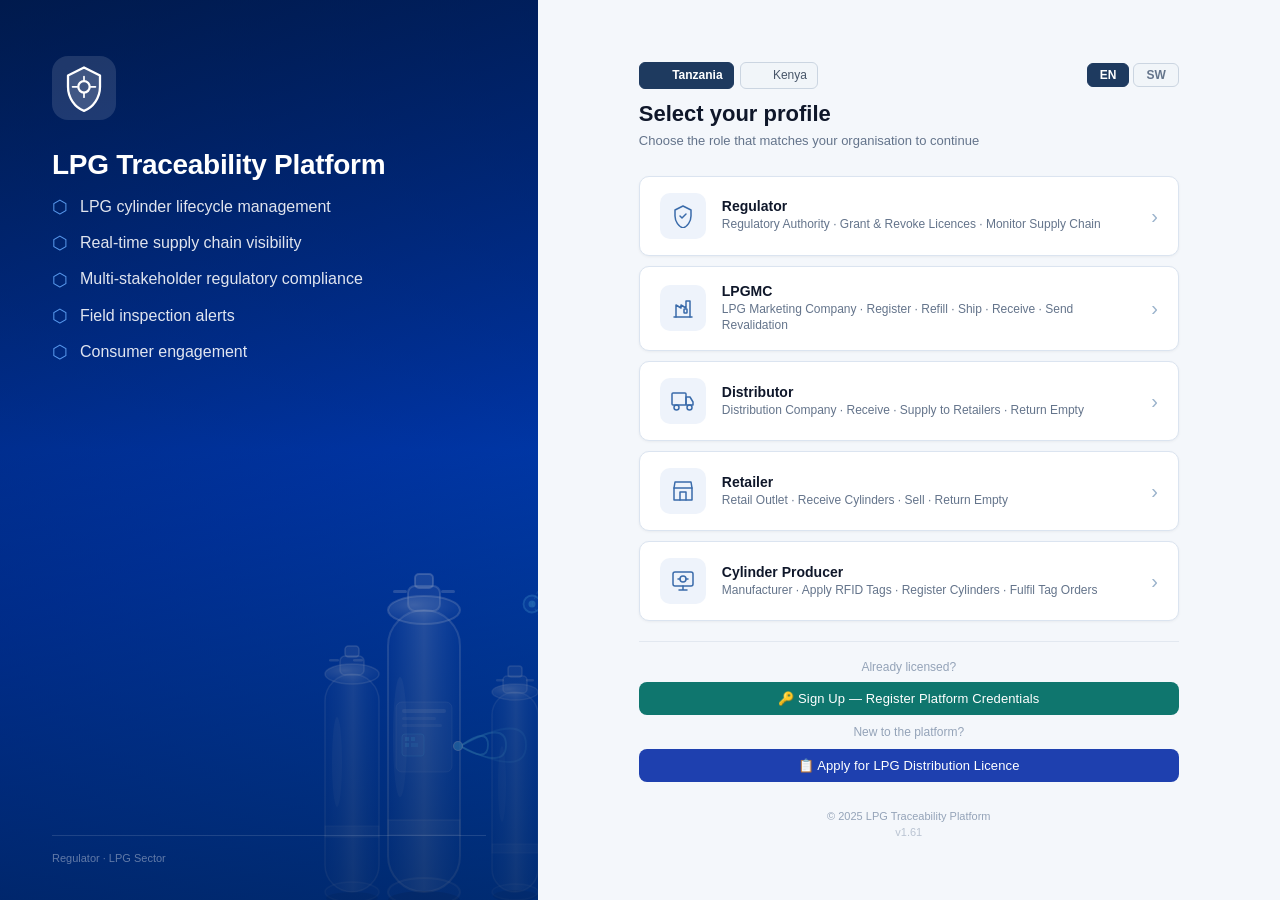
==== commit 54924699: "chore: stamp version v1.61 [skip ci]" ====
--- a/index.html
+++ b/index.html
@@ -283,7 +283,7 @@
 
         <div class="login-panel-footer">
           &copy; 2025 LPG Traceability Platform
-          <span style="display:block;margin-top:4px;font-size:11px;opacity:0.6">v1.60</span>
+          <span style="display:block;margin-top:4px;font-size:11px;opacity:0.6">v1.61</span>
         </div>
       </div>
     </div>
--- a/style.css
+++ b/style.css
@@ -2487,15 +2487,51 @@
   background: var(--surface, #f8fafc);
 }
 
-/* All modals — brighter panel */
+/* All modals — light theme */
 .modal-backdrop .modal {
-  background: #173d72;
+  background: #f8fafc;
+  color: #1e293b;
 }
 .modal-backdrop .modal-header,
 .modal-backdrop .modal-footer {
-  background: #143468;
+  background: #f0f4f8;
+}
+.modal-backdrop .modal-header h2,
+.modal-backdrop .modal-header h3 {
+  color: #1e293b;
+}
+.modal-backdrop .modal-close {
+  color: #64748b;
+}
+.modal-backdrop .modal-close:hover {
+  color: #1e293b;
+  background: #e2e8f0;
 }
 .modal-backdrop .form-control {
-  background: #0f2a52;
-  border-color: #2a5299;
-}
+  background: #ffffff;
+  border-color: #cbd5e1;
+  color: #1e293b;
+}
+.modal-backdrop .form-control:focus {
+  border-color: #2563eb;
+}
+.modal-backdrop .form-control[disabled],
+.modal-backdrop .form-control[readonly] {
+  background: #f1f5f9;
+  color: #64748b;
+}
+.modal-backdrop label {
+  color: #475569;
+}
+.modal-backdrop .form-section-title {
+  color: #1e293b;
+  border-color: #e2e8f0;
+}
+.modal-backdrop .modal-footer .btn-outline {
+  border-color: #cbd5e1;
+  color: #475569;
+}
+.modal-backdrop .modal-footer .btn-outline:hover {
+  background: #e2e8f0;
+  color: #1e293b;
+}
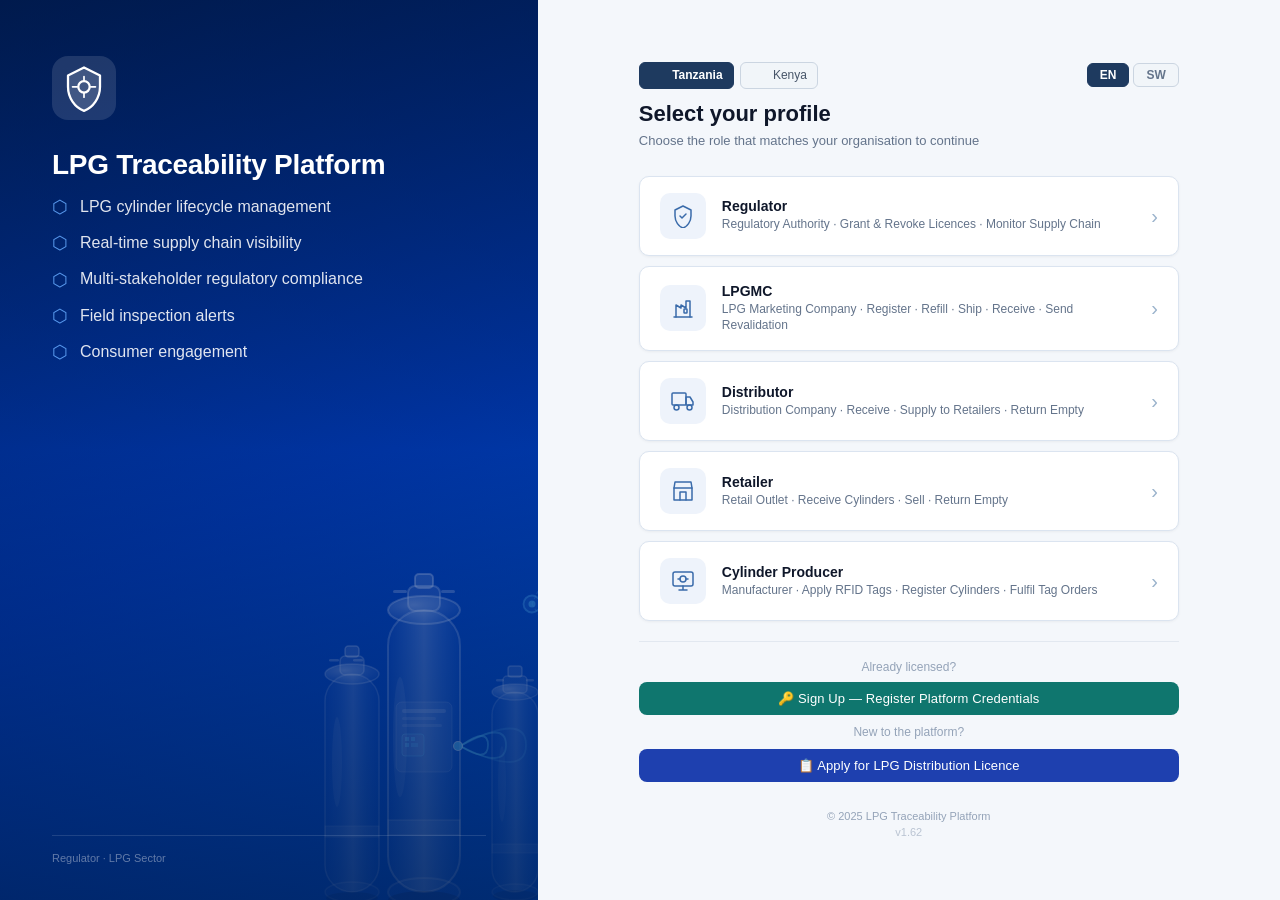
==== commit 2a05a628: "chore: stamp version v1.62 [skip ci]" ====
--- a/index.html
+++ b/index.html
@@ -283,7 +283,7 @@
 
         <div class="login-panel-footer">
           &copy; 2025 LPG Traceability Platform
-          <span style="display:block;margin-top:4px;font-size:11px;opacity:0.6">v1.61</span>
+          <span style="display:block;margin-top:4px;font-size:11px;opacity:0.6">v1.62</span>
         </div>
       </div>
     </div>
--- a/style.css
+++ b/style.css
@@ -2487,7 +2487,21 @@
   background: var(--surface, #f8fafc);
 }
 
-/* All modals — light theme */
+/* All modals — light theme via CSS variable override */
+.modal-backdrop {
+  --text:      #1e293b;
+  --muted:     #64748b;
+  --dim:       #94a3b8;
+  --border:    #e2e8f0;
+  --bg:        #ffffff;
+  --surface:   #f8fafc;
+  --surface2:  #f0f4f8;
+  --surface3:  #e8edf2;
+  --blue-dim:  #dbeafe;
+  --green-dim: #dcfce7;
+  --red-dim:   #fee2e2;
+  --amber-dim: #fef3c7;
+}
 .modal-backdrop .modal {
   background: #f8fafc;
   color: #1e293b;
@@ -2496,42 +2510,19 @@
 .modal-backdrop .modal-footer {
   background: #f0f4f8;
 }
-.modal-backdrop .modal-header h2,
-.modal-backdrop .modal-header h3 {
-  color: #1e293b;
-}
-.modal-backdrop .modal-close {
-  color: #64748b;
-}
 .modal-backdrop .modal-close:hover {
-  color: #1e293b;
   background: #e2e8f0;
 }
 .modal-backdrop .form-control {
   background: #ffffff;
-  border-color: #cbd5e1;
-  color: #1e293b;
-}
-.modal-backdrop .form-control:focus {
-  border-color: #2563eb;
 }
 .modal-backdrop .form-control[disabled],
 .modal-backdrop .form-control[readonly] {
   background: #f1f5f9;
-  color: #64748b;
-}
-.modal-backdrop label {
-  color: #475569;
-}
-.modal-backdrop .form-section-title {
-  color: #1e293b;
-  border-color: #e2e8f0;
 }
 .modal-backdrop .modal-footer .btn-outline {
   border-color: #cbd5e1;
-  color: #475569;
 }
 .modal-backdrop .modal-footer .btn-outline:hover {
   background: #e2e8f0;
-  color: #1e293b;
-}
+}
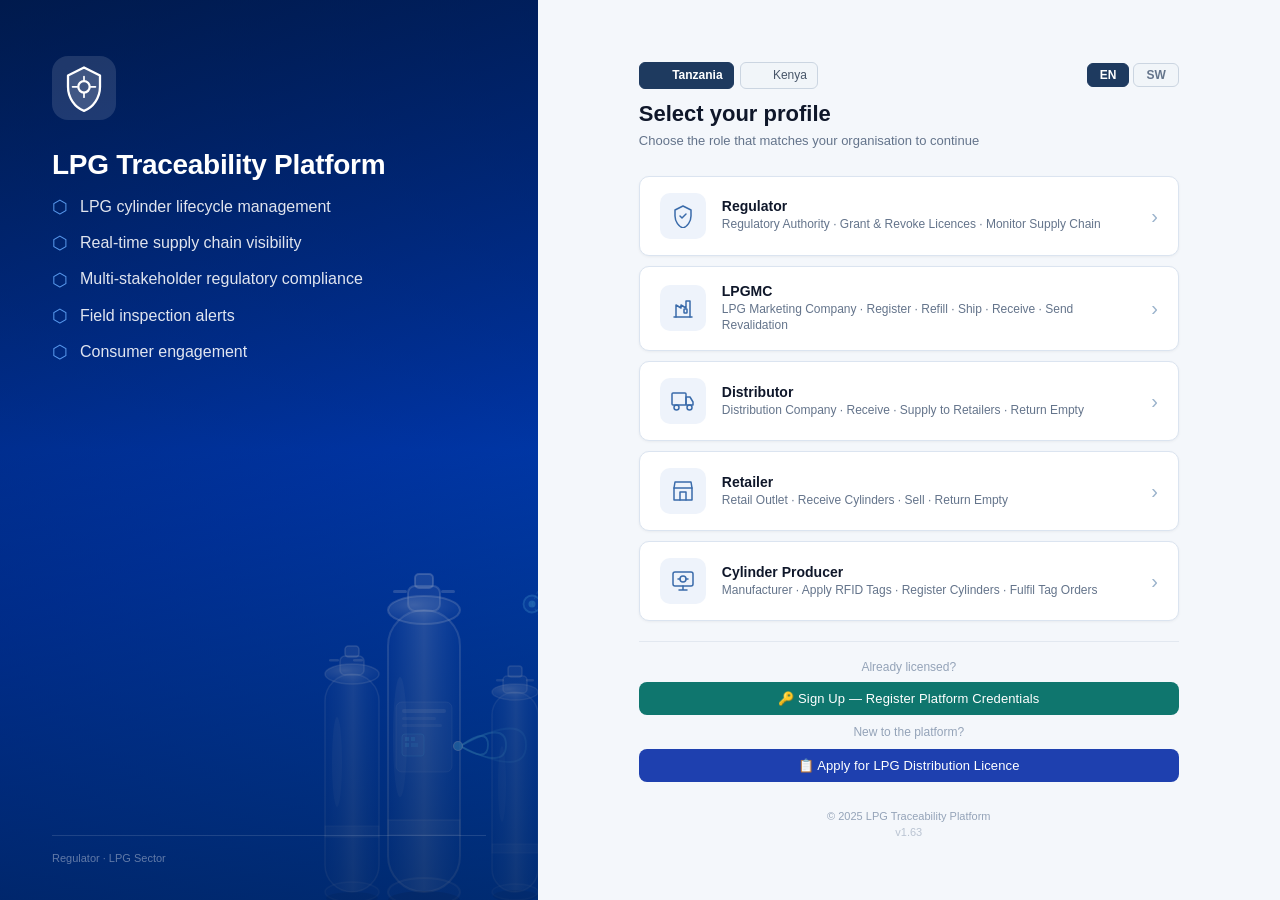
==== commit cc47e16a: "chore: stamp version v1.63 [skip ci]" ====
--- a/index.html
+++ b/index.html
@@ -283,7 +283,7 @@
 
         <div class="login-panel-footer">
           &copy; 2025 LPG Traceability Platform
-          <span style="display:block;margin-top:4px;font-size:11px;opacity:0.6">v1.62</span>
+          <span style="display:block;margin-top:4px;font-size:11px;opacity:0.6">v1.63</span>
         </div>
       </div>
     </div>
--- a/style.css
+++ b/style.css
@@ -2490,7 +2490,7 @@
 /* All modals — light theme via CSS variable override */
 .modal-backdrop {
   --text:      #1e293b;
-  --muted:     #64748b;
+  --muted:     #334155;
   --dim:       #94a3b8;
   --border:    #e2e8f0;
   --bg:        #ffffff;
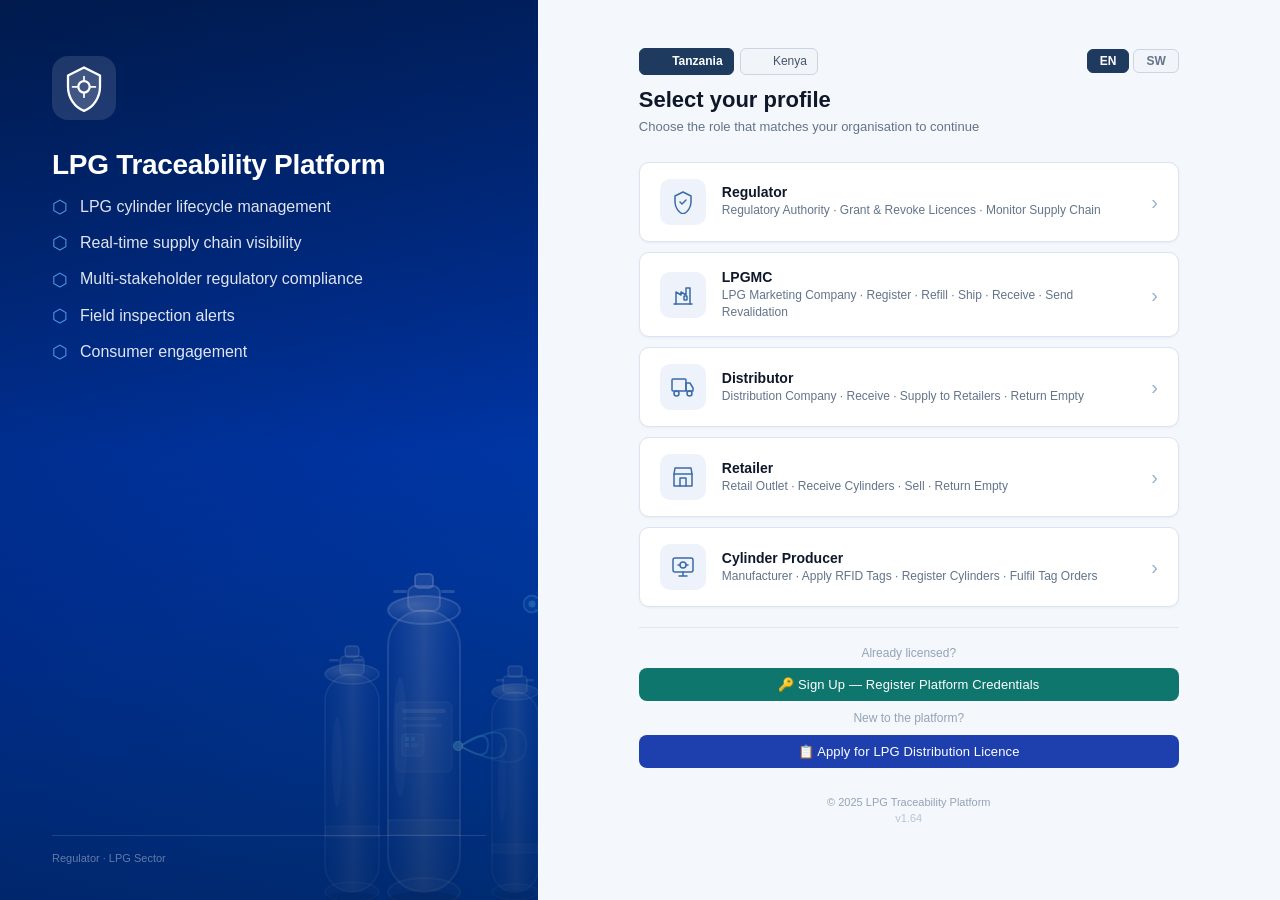
==== commit 425f8e05: "chore: stamp version v1.64 [skip ci]" ====
--- a/index.html
+++ b/index.html
@@ -283,7 +283,7 @@
 
         <div class="login-panel-footer">
           &copy; 2025 LPG Traceability Platform
-          <span style="display:block;margin-top:4px;font-size:11px;opacity:0.6">v1.63</span>
+          <span style="display:block;margin-top:4px;font-size:11px;opacity:0.6">v1.64</span>
         </div>
       </div>
     </div>
--- a/style.css
+++ b/style.css
@@ -1616,7 +1616,7 @@
   background: #f4f7fb;
   overflow-y: auto;
   display: flex;
-  align-items: center;
+  align-items: flex-start;
   justify-content: center;
   padding: 48px 40px;
 }
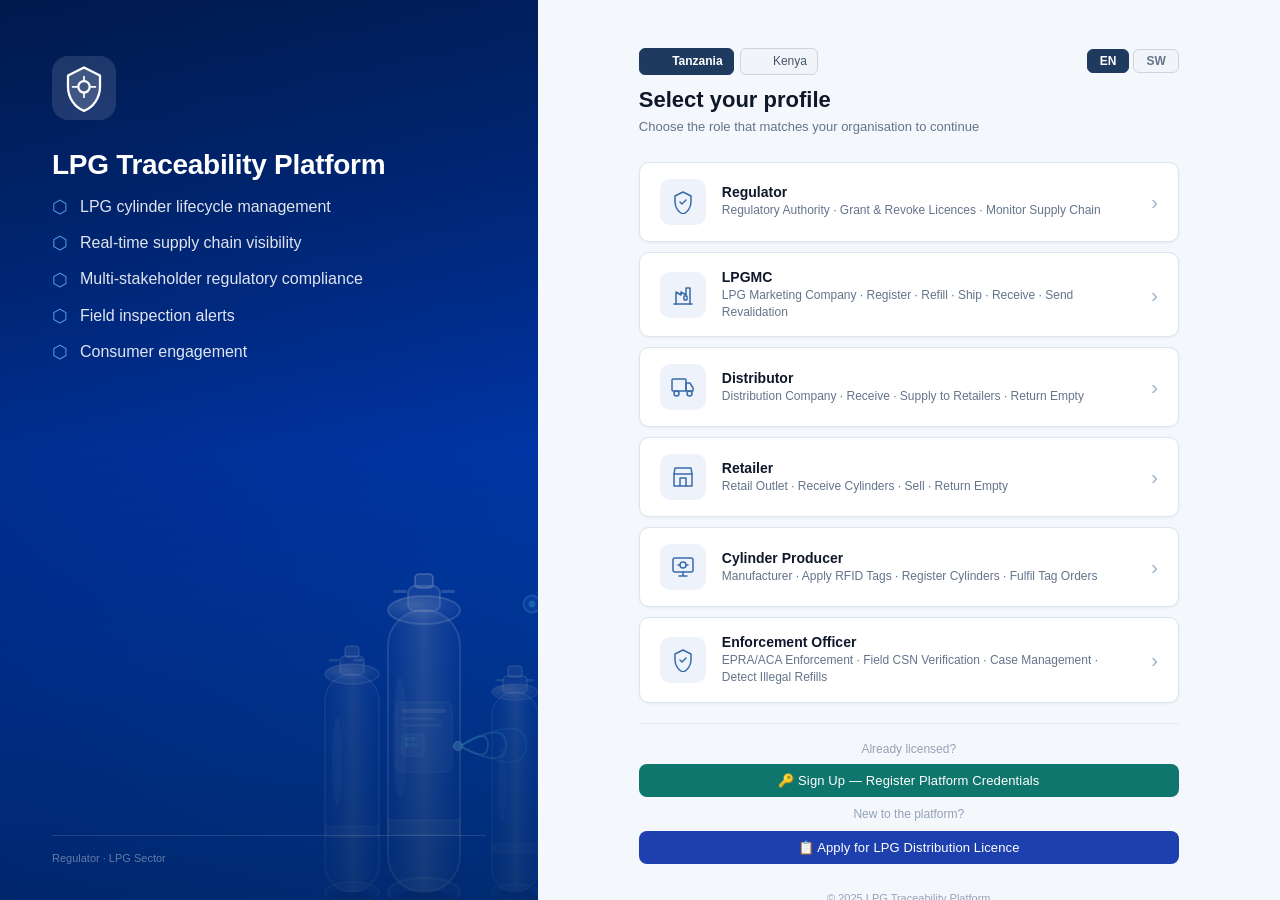
==== commit 0146b56d: "Implement TOR gap assessment requirements (EPRA/eCitizen/LPG-TT/TOR/001 v0.1) - CSN lifecycle: bind " ====
--- a/index.html
+++ b/index.html
@@ -220,6 +220,15 @@
             <div class="role-card-body">
               <div class="role-card-title">Cylinder Producer</div>
               <div class="role-card-desc">Manufacturer · Apply RFID Tags · Register Cylinders · Fulfil Tag Orders</div>
+            </div>
+            <div class="role-card-chevron">›</div>
+          </div>
+
+          <div class="role-card" data-role="enforcement" tabindex="0" role="button" aria-pressed="false">
+            <div class="role-card-icon"><svg viewBox="0 0 24 24" fill="none" stroke="currentColor" stroke-width="1.5" stroke-linecap="round" stroke-linejoin="round"><path d="M12 2L4 6v6c0 5.5 3.84 10.74 8 12 4.16-1.26 8-6.5 8-12V6L12 2z"/><path d="M9 12l2 2 4-4"/></svg></div>
+            <div class="role-card-body">
+              <div class="role-card-title" data-i18n="login.enforcementTitle">Enforcement Officer</div>
+              <div class="role-card-desc" data-i18n="login.enforcementDesc">EPRA/ACA Enforcement · Field CSN Verification · Case Management · Detect Illegal Refills</div>
             </div>
             <div class="role-card-chevron">›</div>
           </div>
@@ -600,6 +609,7 @@
                 <option value="in-circulation" data-i18n="status.inCirc">In Circulation</option>
                 <option value="revalidation" data-i18n="status.inReval">In Revalidation</option>
                 <option value="in-use" data-i18n="status.inUse">In Use</option>
+                <option value="decommissioned" data-i18n="status.decommissioned">Decommissioned</option>
               </select>
               <select id="cyl-filter-company" class="filter-select">
                 <option value="" data-i18n="filter.allCompanies">All companies</option>
@@ -852,6 +862,10 @@
               style="padding:8px 18px;border:none;background:none;cursor:pointer;font-size:14px;font-weight:500;color:var(--muted,#64748b);border-bottom:2px solid transparent;margin-bottom:-2px">
               🔖 Refill Stamp Orders
             </button>
+            <button class="orders-subtab" data-section="orders-stamp-reconcile"
+              style="padding:8px 18px;border:none;background:none;cursor:pointer;font-size:14px;font-weight:500;color:var(--muted,#64748b);border-bottom:2px solid transparent;margin-bottom:-2px" id="stamp-reconcile-tab">
+              📊 Stamp Accountability
+            </button>
           </div>
 
           <!-- Filters -->
@@ -875,6 +889,43 @@
           <div id="orders-stamp" class="orders-section" style="display:none">
             <div id="stamp-orders-list" style="display:flex;flex-direction:column;gap:12px"></div>
           </div>
+          <div id="orders-stamp-reconcile" class="orders-section" style="display:none">
+            <div id="stamp-reconcile-list" style="display:flex;flex-direction:column;gap:12px;margin-bottom:16px"></div>
+            <div id="stamp-reconcile-form" style="display:none;background:var(--card,#fff);border:1px solid var(--border,#e2e8f0);border-radius:12px;padding:20px">
+              <h3 style="font-size:15px;font-weight:600;margin:0 0 14px" data-i18n="stamp.reconcileTitle">Stamp Accountability Report</h3>
+              <input id="sr-order-id" type="hidden" />
+              <div style="display:grid;grid-template-columns:1fr 1fr;gap:10px;margin-bottom:12px">
+                <label style="font-size:13px;color:var(--muted)">
+                  <span data-i18n="stamp.issued">Issued</span>
+                  <input id="sr-issued" type="number" min="0" class="form-control" style="margin-top:4px" readonly />
+                </label>
+                <label style="font-size:13px;color:var(--muted)">
+                  <span data-i18n="stamp.used">Used</span>
+                  <input id="sr-used" type="number" min="0" class="form-control" style="margin-top:4px" />
+                </label>
+                <label style="font-size:13px;color:var(--muted)">
+                  <span data-i18n="stamp.damaged">Damaged</span>
+                  <input id="sr-damaged" type="number" min="0" class="form-control" style="margin-top:4px" />
+                </label>
+                <label style="font-size:13px;color:var(--muted)">
+                  <span data-i18n="stamp.lost">Lost</span>
+                  <input id="sr-lost" type="number" min="0" class="form-control" style="margin-top:4px" />
+                </label>
+                <label style="font-size:13px;color:var(--muted)">
+                  <span data-i18n="stamp.spoiled">Spoiled</span>
+                  <input id="sr-spoiled" type="number" min="0" class="form-control" style="margin-top:4px" />
+                </label>
+                <label style="font-size:13px;color:var(--muted)">
+                  <span data-i18n="stamp.remaining">Remaining</span>
+                  <input id="sr-remaining" type="number" min="0" class="form-control" style="margin-top:4px" readonly />
+                </label>
+              </div>
+              <div style="display:flex;gap:10px;justify-content:flex-end">
+                <button id="sr-cancel-btn" class="btn btn-outline" type="button">Cancel</button>
+                <button id="sr-submit-btn" class="btn btn-primary" type="button" data-i18n="stamp.reportBtn">Submit Accountability Report</button>
+              </div>
+            </div>
+          </div>
         </div>
 
         <!-- ── STOCK REPORT VIEW ──────────────────────────────────────────── -->
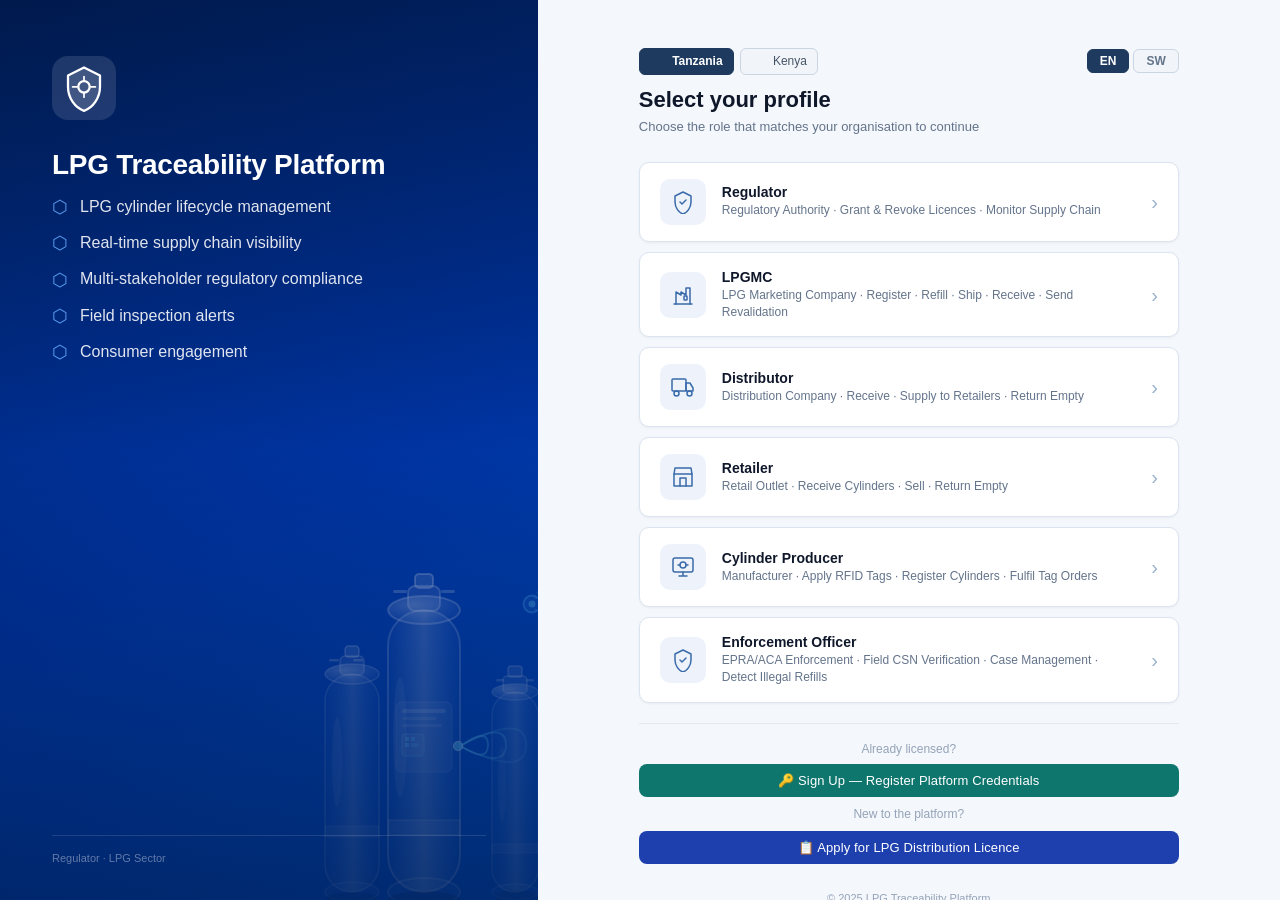
==== commit e653b4f6: "Deploy from main@init" ====
--- a/index.html
+++ b/index.html
@@ -292,7 +292,7 @@
 
         <div class="login-panel-footer">
           &copy; 2025 LPG Traceability Platform
-          <span style="display:block;margin-top:4px;font-size:11px;opacity:0.6">v1.64</span>
+          <span style="display:block;margin-top:4px;font-size:11px;opacity:0.6">v1.1</span>
         </div>
       </div>
     </div>
